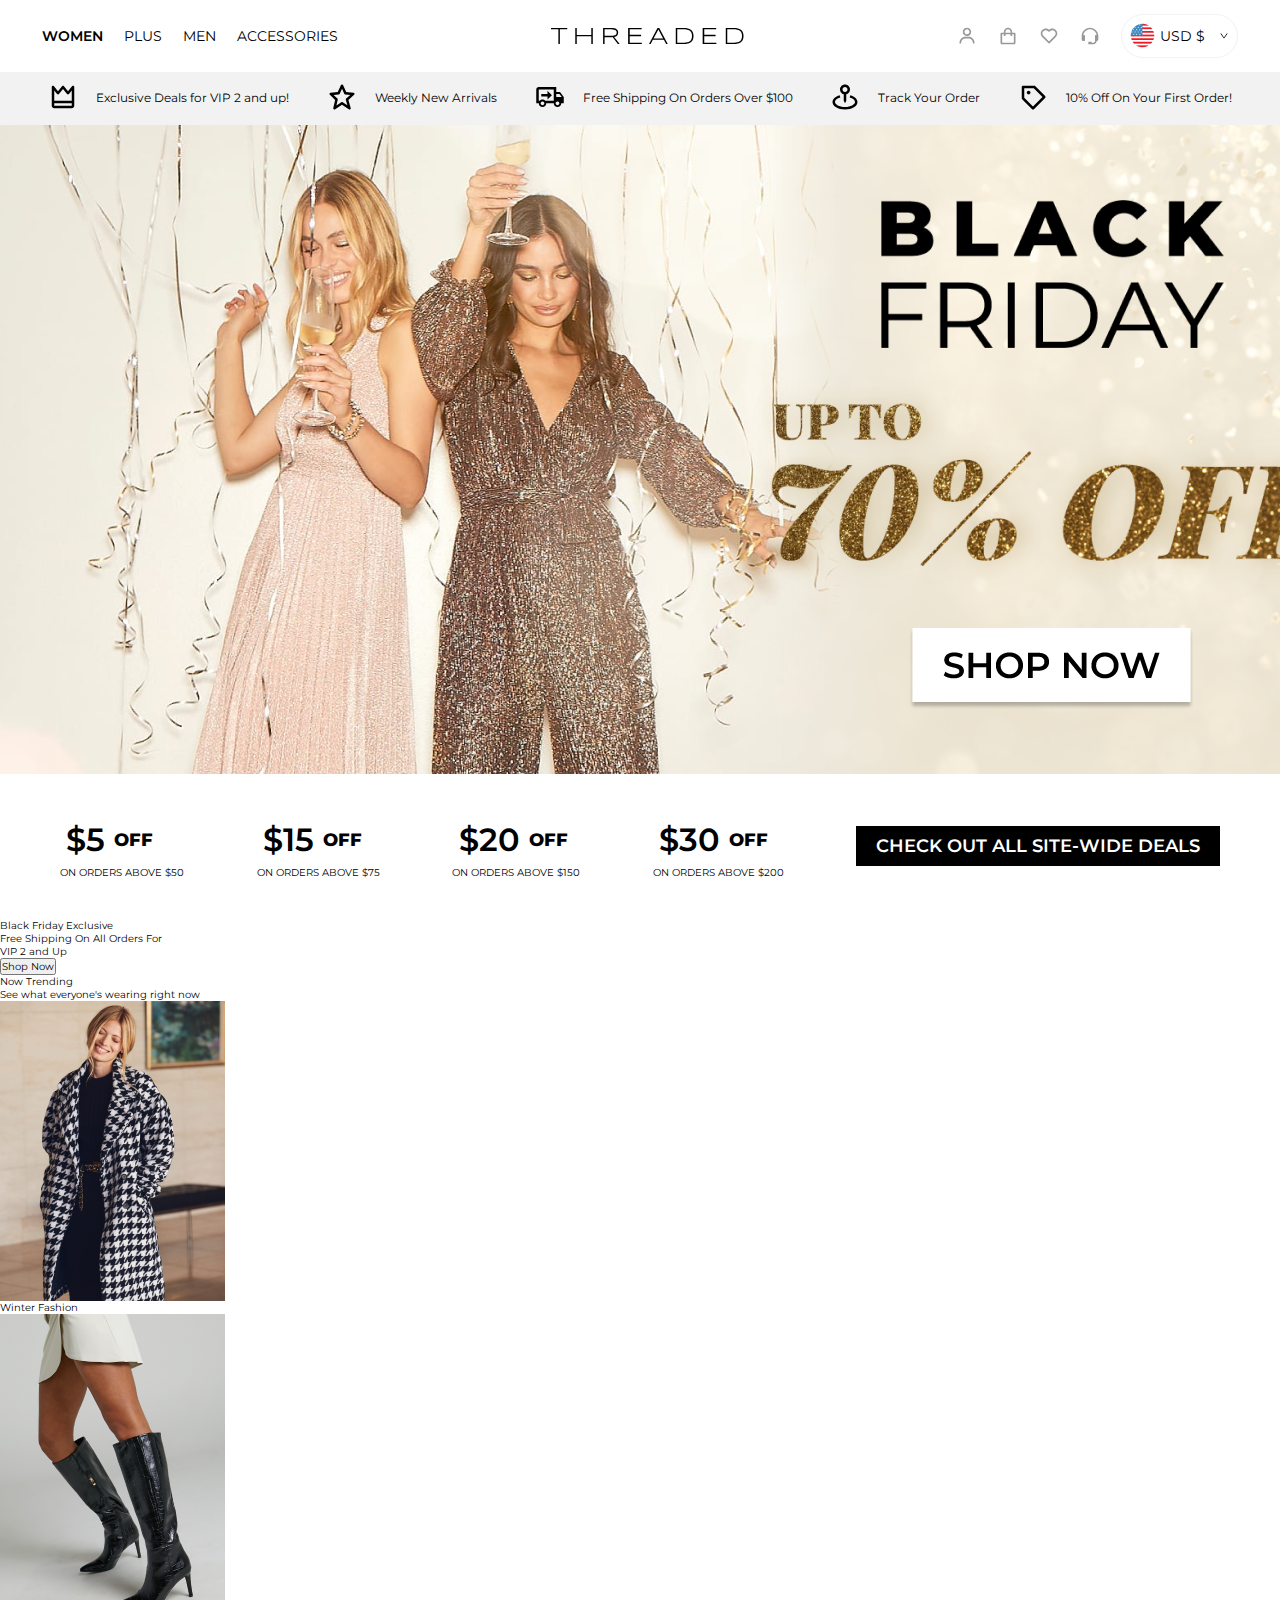
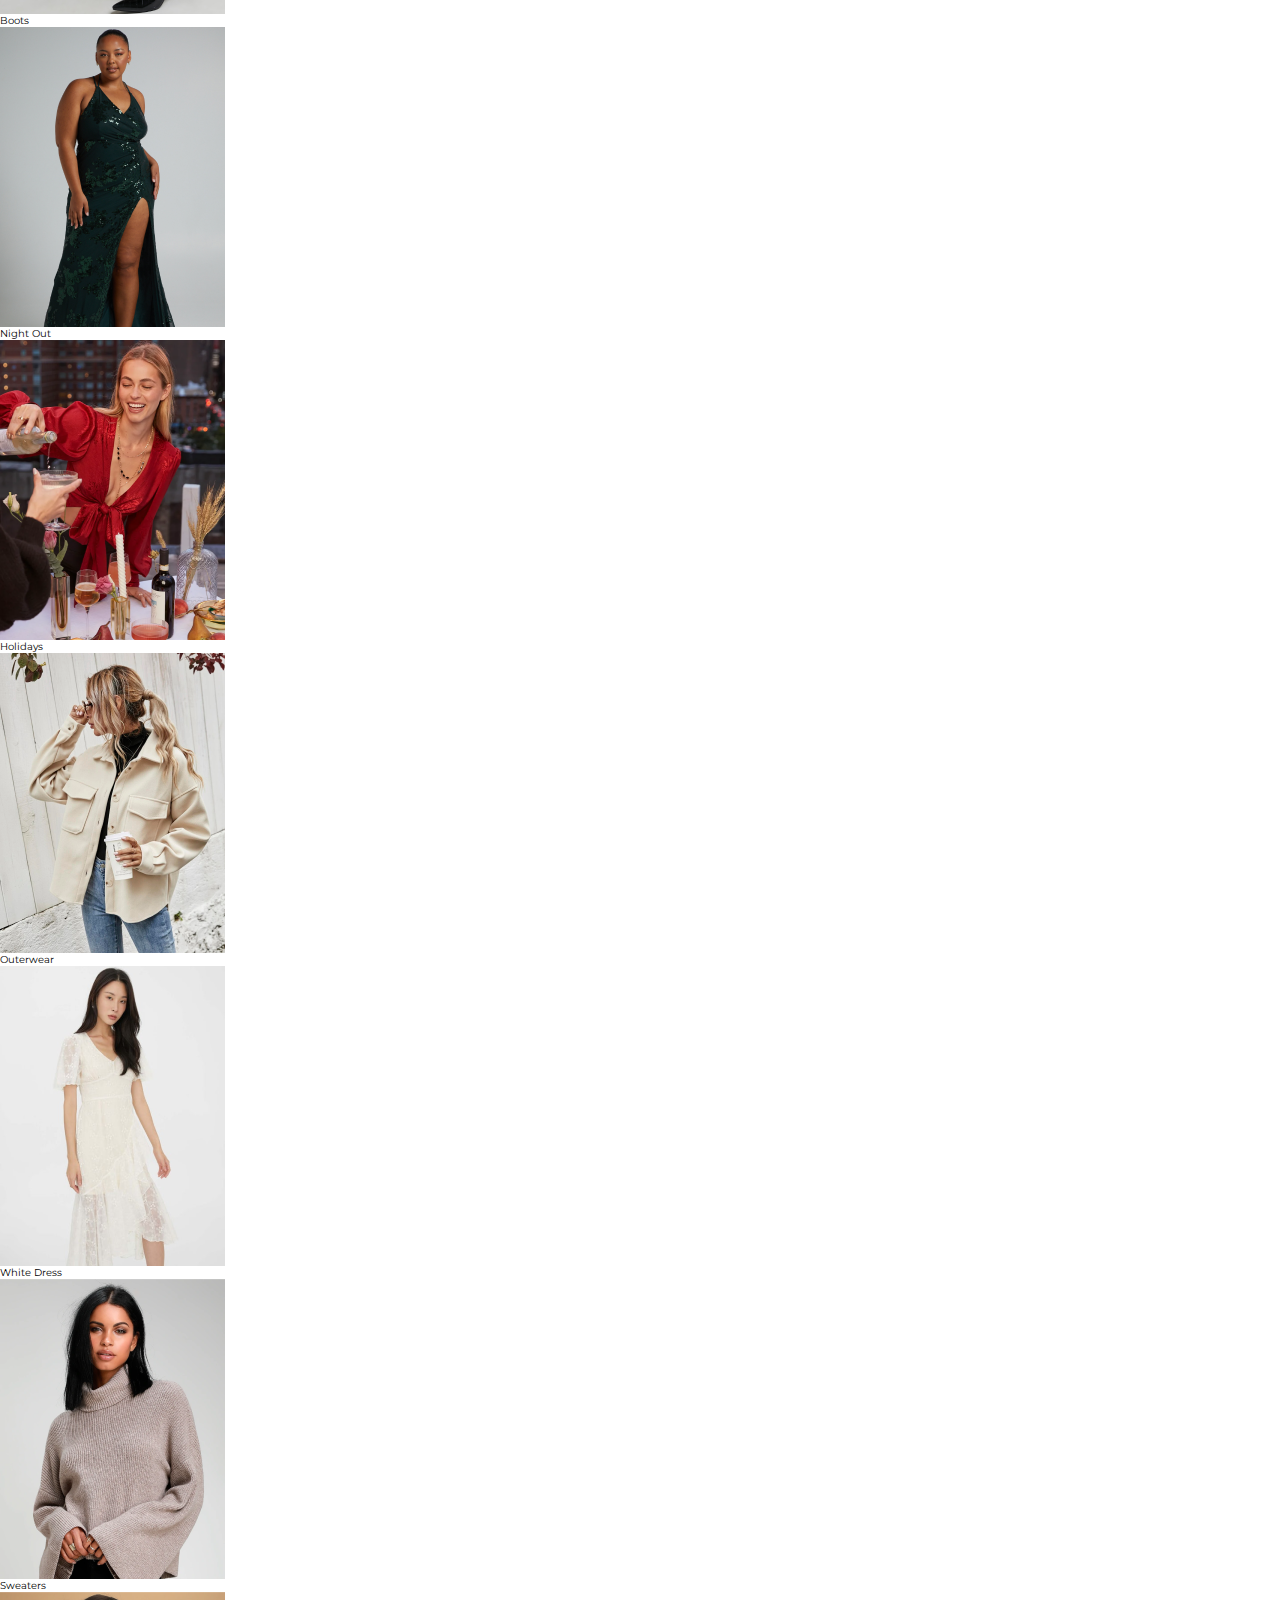
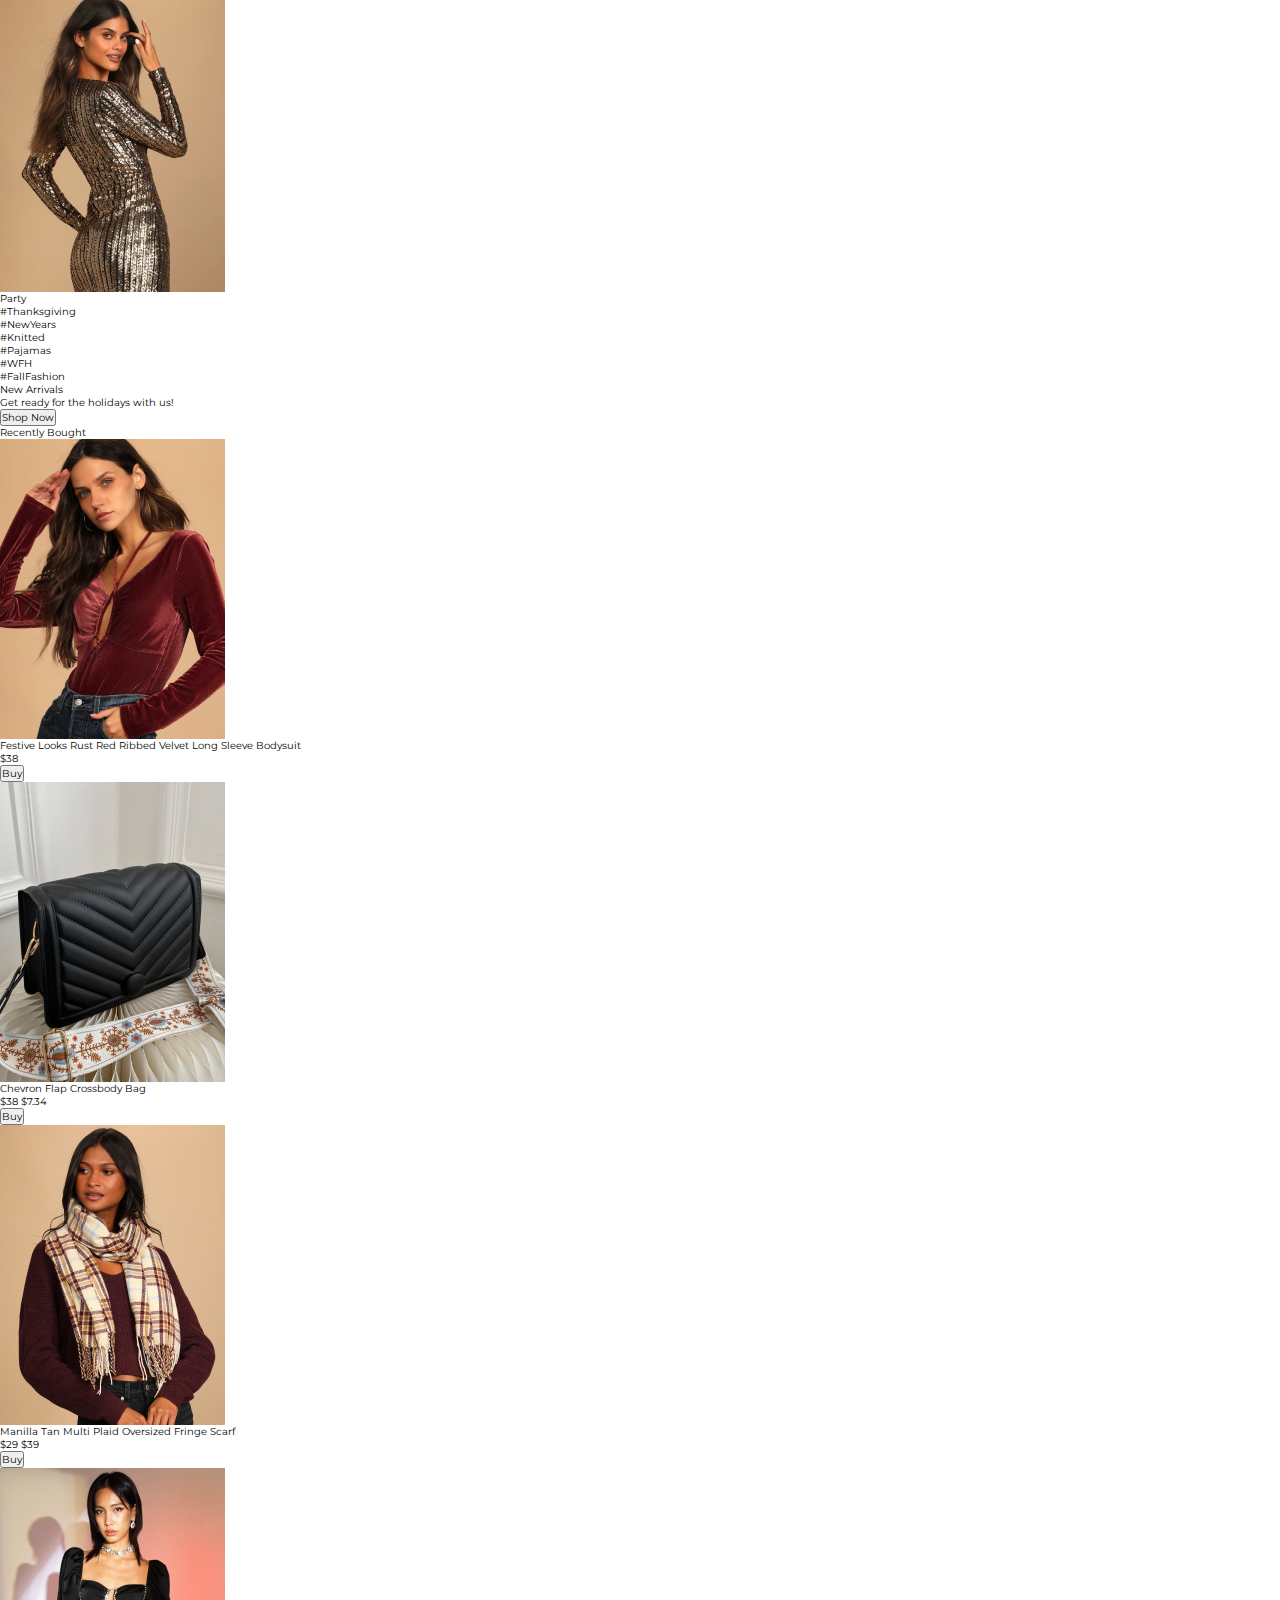
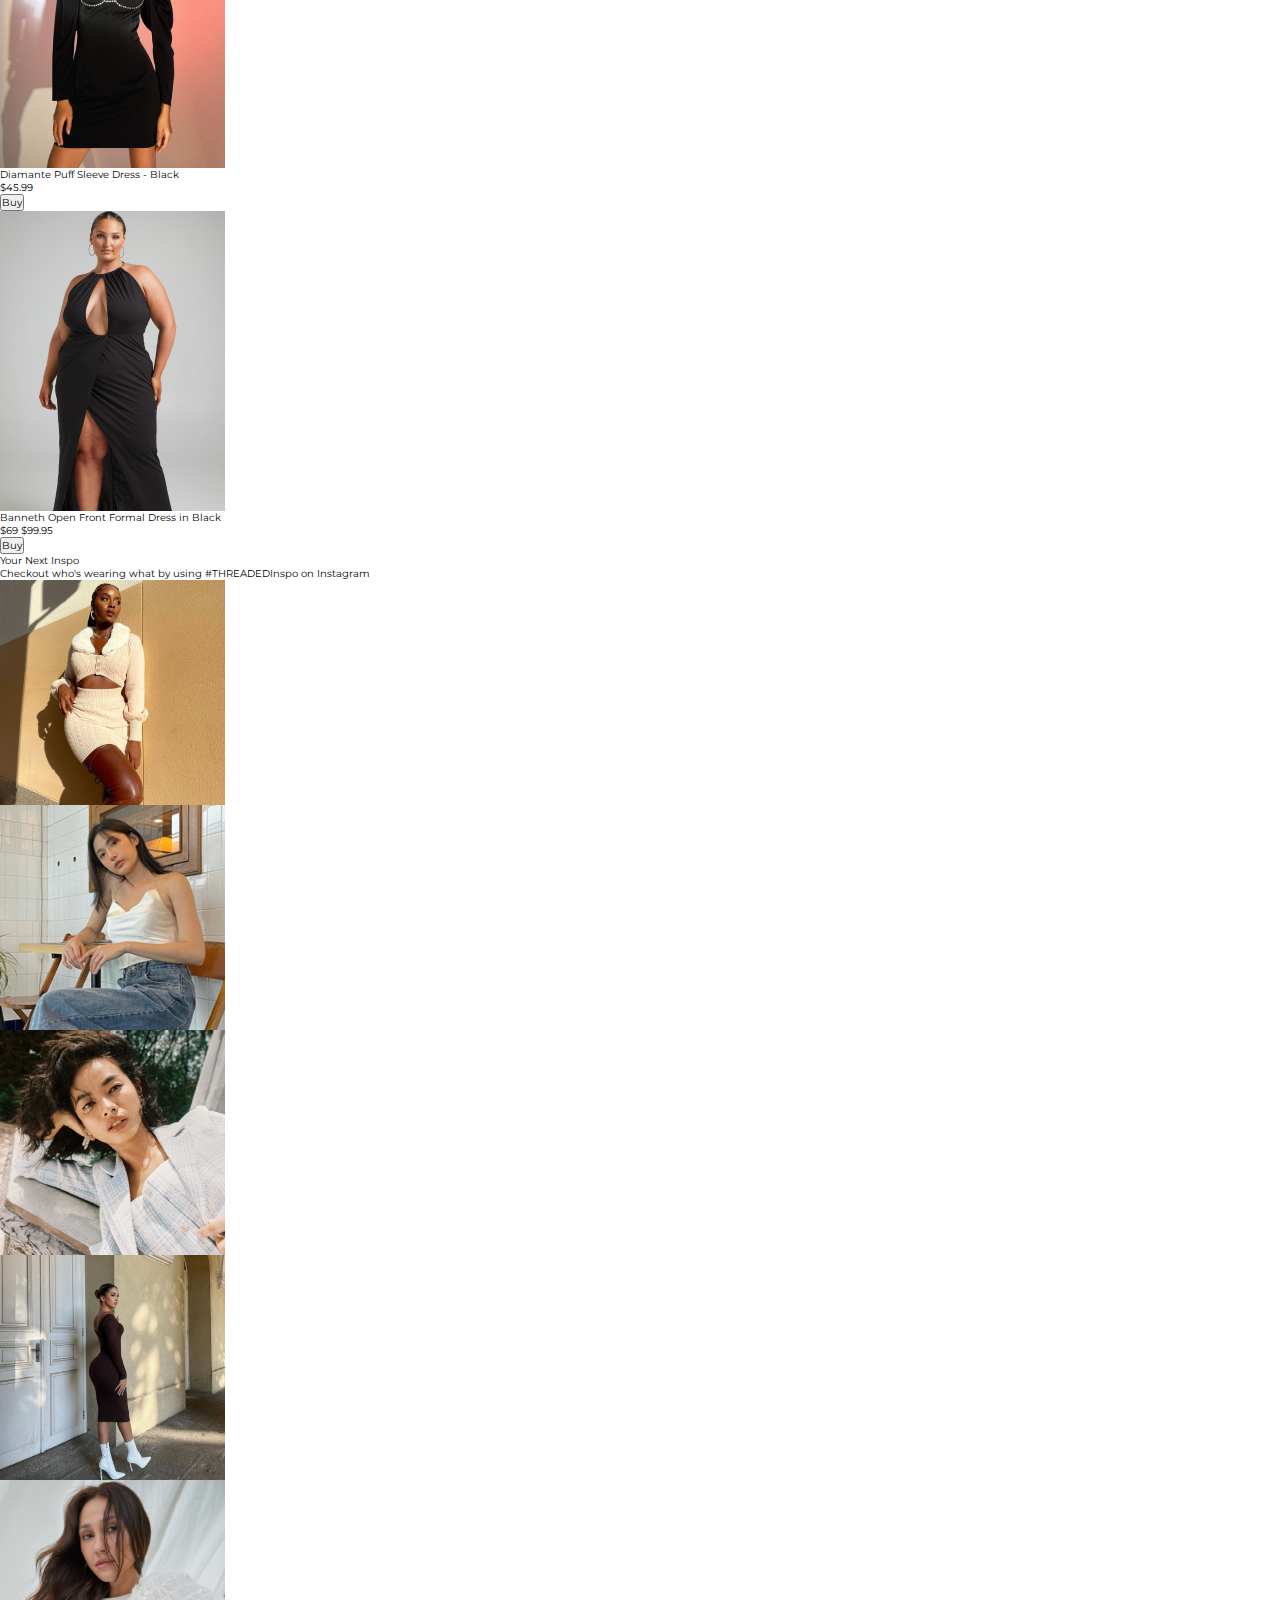
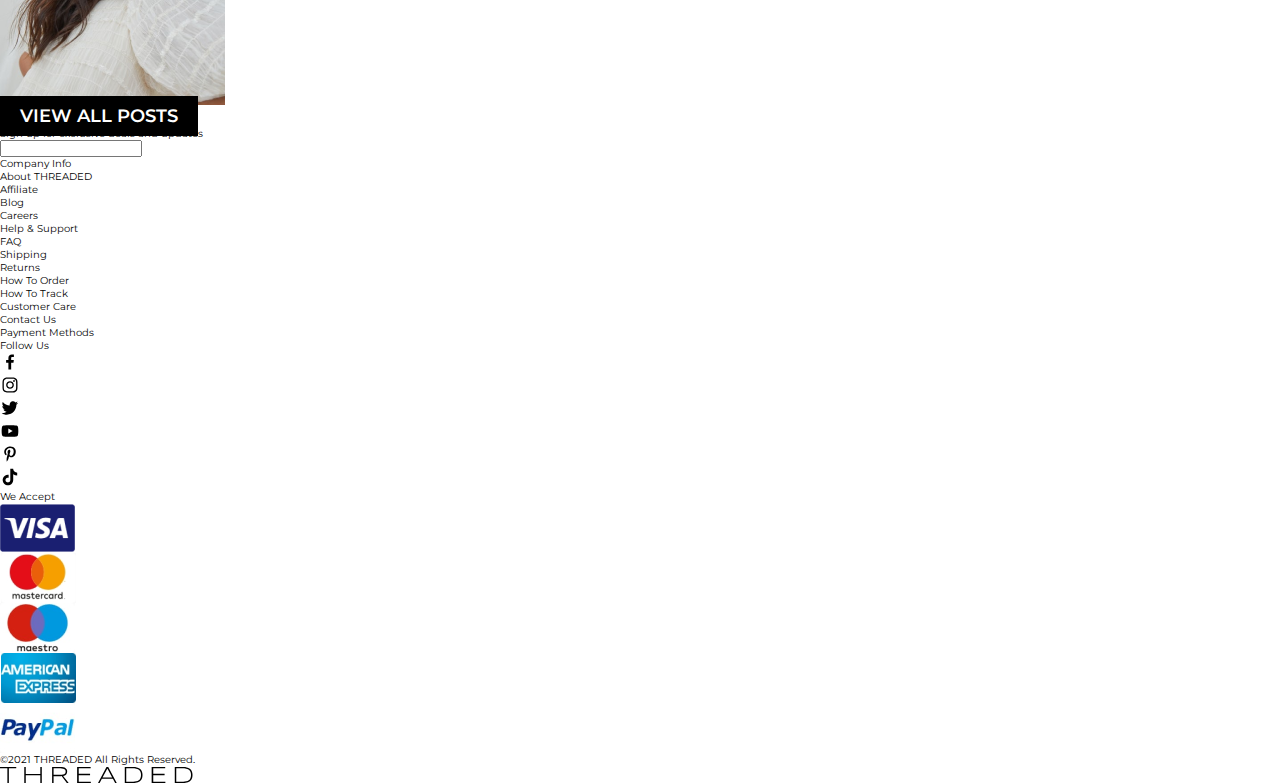
==== index.html @ ebf96061 "added deals section" ====
<!DOCTYPE html>
<html lang="en">
<head>
    <meta charset="UTF-8">
    <meta name="viewport" content="width=device-width, initial-scale=1.0">

    <link rel="preconnect" href="https://fonts.googleapis.com">
    <link rel="preconnect" href="https://fonts.gstatic.com" crossorigin>
    <link href="https://fonts.googleapis.com/css2?family=Montserrat:wght@400;600;700;800&display=swap" rel="stylesheet">
    <link rel="stylesheet" href="./css/main.css">

    <title>Threaded</title>
</head>
<body>
    <header>
        <nav class="left-nav">
            <ul>
                <li><a href="#" class="active">Women</a></li>
                <li><a href="#">Plus</a></li>
                <li><a href="#">Men</a></li>
                <li><a href="#">Accessories</a></li>
            </ul>
        </nav>
        <img src="./img/Logo.svg" alt="Threaded Logo">
        <nav class="right-nav">
            <ul>
                <li><a href="#"><img src="./img/icons/bx_bx-user.svg" alt="User"></a></li>
                <li><a href="#"><img src="./img/icons/bx_bx-shopping-bag.svg" alt="Shopping Bag"></a></li>
                <li><a href="#"><img src="./img/icons/bx_bx-heart.svg" alt="Heart"></a></li>
                <li><a href="#"><img src="./img/icons/bx_bx-support.svg" alt="Support"></a></li>                    
            </ul>
            <div class="btn-currency">
                <img src="./img/icons/currency-US.png" alt="US Flag">
                <p>USD $</p>
                <svg width="10" height="10" viewBox="0 0 10 10" fill="none" xmlns="http://www.w3.org/2000/svg">
                    <path d="M8.63283 2.5H7.90041C7.8506 2.5 7.80373 2.52441 7.77443 2.56445L5.00001 6.38867L2.22559 2.56445C2.19629 2.52441 2.14942 2.5 2.09961 2.5H1.36719C1.30371 2.5 1.2666 2.57227 1.30371 2.62402L4.74708 7.37109C4.87208 7.54297 5.12794 7.54297 5.25196 7.37109L8.69533 2.62402C8.73342 2.57227 8.69631 2.5 8.63283 2.5Z" fill="black"/>
                </svg>
            </div>
        </nav>
    </header>

    <section class="benefits">
        <ul>
            <li>
                <img src="./img/icons/bx_bx-crown.svg" alt="Crown">
                <span>Exclusive Deals for VIP 2 and up!</span>
            </li>
            <li>
                <img src="./img/icons/bx_bx-star.svg" alt="Crown">
                <span>Weekly New Arrivals</span>
            </li>
            <li>
                <img src="./img/icons/bx_bx-truck.svg" alt="Crown">
                <span>Free Shipping On Orders Over $100</span>
            </li>
            <li>
                <img src="./img/icons/bx_bx-map-pin.svg" alt="Crown">
                <span>Track Your Order</span>
            </li>
            <li>
                <img src="./img/icons/bx_bx-purchase-tag.svg" alt="Crown">
                <span>10% Off On Your First Order!</span>
            </li>
        </ul>
    </section>

    <main class="container">
        <a href="#">
            <img src="./img/hero1.png" alt="black friday banner">    
        </a>
    </main>

    <section class="container" id="deals">
        <div>
            <h2>$5 <span>off</span></h2>
            <p>on orders above $50</p>
        </div>
        <div>
            <h2>$15 <span>off</span></h2>
            <p>on orders above $75</p>
        </div>
        <div>
            <h2>$20 <span>off</span></h2>
            <p>on orders above $150</p>
        </div>
        <div>
            <h2>$30 <span>off</span></h2>
            <p>on orders above $200</p>
        </div>
        <a href="#" class="btn btn-black">Check out all site-wide deals</a>
    </section>

    <section class="black-banner vip">
        <h2>Black Friday Exclusive</h2>
        <p>Free Shipping On All Orders For <br/> VIP 2 and Up</p>
        <button>Shop Now</button>
    </section>

    <section class="trending">
        <h2>Now Trending</h2>
        <p>See what everyone's wearing right now</p>

        <div class="categories">
            <div class="">
                <img src="./img/trending-winter.png" alt="Winter">
                <h2>Winter Fashion</h2>
            </div>
            <div class="">
                <img src="./img/trending-boots.png" alt="Boots">
                <h2>Boots</h2>
            </div>
            <div class="">
                <img src="./img/trending-night.png" alt="Night Dress">
                <h2>Night Out</h2>
            </div>
            <div class="">
                <img src="./img/trending-holidays.png" alt="Holiday">
                <h2>Holidays</h2>
            </div>
            <div class="">
                <img src="./img/trending-outwear.png" alt="Outerwear">
                <h2>Outerwear</h2>
            </div>
            <div class="">
                <img src="./img/trending-dress.png" alt="White Dress">
                <h2>White Dress</h2>
            </div>
            <div class="">
                <img src="./img/trending-sweaters.png" alt="Sweaters">
                <h2>Sweaters</h2>
            </div>
            <div class="">
                <img src="./img/trending-party.png" alt="Party">
                <h2>Party</h2>
            </div>
        </div>

        <div class="hashtags">
            <ul>
                <li><a href="#">#Thanksgiving</a></li>
                <li><a href="#">#NewYears</a></li>
                <li><a href="#">#Knitted</a></li>
                <li><a href="#">#Pajamas</a></li>
                <li><a href="#">#WFH</a></li>
                <li><a href="#">#FallFashion</a></li>
            </ul>
        </div>
    </section>

    <section class="new-arrivals">
        <div class="">
            <h1>New Arrivals</h1>
            <h2>Get ready for the holidays with us!</h2>
            <button>Shop Now</button>
        </div>
    </section>

    <section class="recently-bought">
        <h2>Recently Bought</h2>

        <div class="items">
            <div class="card">
                <img src="./img/recent1.png" alt="">
                <p>Festive Looks Rust Red Ribbed Velvet Long Sleeve Bodysuit</p>
                <p class="price">$38</p>
                <button>Buy</button>
            </div>
            <div class="card">
                <img src="./img/recent2.png" alt="">
                <p>Chevron Flap Crossbody Bag</p>
                <p class="price sale">$38 <span>$7.34</span></p>
                <button>Buy</button>
            </div>
            <div class="card">
                <img src="./img/recent3.png" alt="">
                <p>Manilla Tan Multi Plaid Oversized Fringe Scarf</p>
                <p class="price sale">$29 <span>$39</span></p>
                <button>Buy</button>
            </div>
            <div class="card">
                <img src="./img/recent4.png" alt="">
                <p>Diamante Puff Sleeve Dress - Black</p>
                <p class="price">$45.99</p>
                <button>Buy</button>
            </div>
            <div class="card">
                <img src="./img/recent5.png" alt="">
                <p>Banneth Open Front Formal Dress in Black</p>
                <p class="price sale">$69 <span>$99.95</span></p>
                <button>Buy</button>
            </div>
        </div>
        
    </section>

    <section class="instagram">
        <h2>Your Next Inspo</h2>
        <p>Checkout who's wearing what by using #THREADEDInspo on Instagram</p>

        <div class="cards">
            <div class="card">
                <img src="./img/insta1.png" alt="">
            </div>
            <div class="card">
                <img src="./img/insta2.png" alt="">
            </div>
            <div class="card">
                <img src="./img/insta3.png" alt="">
            </div>
            <div class="card">
                <img src="./img/insta4.png" alt="">
            </div>
            <div class="card">
                <img src="./img/insta5.png" alt="">
            </div>
        </div>

        <a href="#" class="btn btn-black">View All Posts</a>
    </section>

    <section class="black-banner vip">
        <h2>Sign up for exclusive deals and updates</h2>
        <input type="email" name="newsletter" id="newsletter">
    </section>

    <footer>
        <div class="footer-links">
            <ul>
                <li><h3>Company Info</h3></li>
                <li><a href="#">About THREADED</a></li>
                <li><a href="#">Affiliate</a></li>
                <li><a href="#">Blog</a></li>
                <li><a href="#">Careers</a></li>
            </ul>
            <ul>
                <li><h3>Help & Support</h3></li>
                <li><a href="#">FAQ</a></li>
                <li><a href="#">Shipping</a></li>
                <li><a href="#">Returns</a></li>
                <li><a href="#">How To Order</a></li>
                <li><a href="#">How To Track</a></li>
            </ul>
            <ul>
                <li><h3>Customer Care</h3></li>
                <li><a href="#">Contact Us</a></li>
                <li><a href="#">Payment Methods</a></li>
            </ul>
            
            <div class="socials">
                <h3>Follow Us</h3>
                <ul>
                    <li>
                        <a href="#">
                            <svg width="20" height="20" viewBox="0 0 20 20" fill="none" xmlns="http://www.w3.org/2000/svg">
                                <path d="M11.1642 17.4974V10.6674H13.4683L13.8108 7.99323H11.1642V6.2899C11.1642 5.51823 11.3792 4.9899 12.4867 4.9899H13.89V2.60573C13.2072 2.53256 12.5209 2.49722 11.8342 2.4999C9.79751 2.4999 8.39917 3.74323 8.39917 6.02573V7.98823H6.11V10.6624H8.40417V17.4974H11.1642Z" fill="black"/>
                            </svg>
                        </a>
                    </li>
                    <li>
                        <a href="#">
                            <svg width="20" height="20" viewBox="0 0 20 20" fill="none" xmlns="http://www.w3.org/2000/svg">
                                <path d="M9.99917 6.14746C8.9772 6.14746 7.99709 6.55344 7.27445 7.27608C6.55181 7.99872 6.14583 8.97883 6.14583 10.0008C6.14583 11.0228 6.55181 12.0029 7.27445 12.7255C7.99709 13.4482 8.9772 13.8541 9.99917 13.8541C11.0211 13.8541 12.0012 13.4482 12.7239 12.7255C13.4465 12.0029 13.8525 11.0228 13.8525 10.0008C13.8525 8.97883 13.4465 7.99872 12.7239 7.27608C12.0012 6.55344 11.0211 6.14746 9.99917 6.14746ZM9.99917 12.5033C9.33524 12.5033 8.69851 12.2396 8.22904 11.7701C7.75958 11.3006 7.49583 10.6639 7.49583 9.99996C7.49583 9.33604 7.75958 8.6993 8.22904 8.22984C8.69851 7.76037 9.33524 7.49663 9.99917 7.49663C10.6631 7.49663 11.2998 7.76037 11.7693 8.22984C12.2388 8.6993 12.5025 9.33604 12.5025 9.99996C12.5025 10.6639 12.2388 11.3006 11.7693 11.7701C11.2998 12.2396 10.6631 12.5033 9.99917 12.5033Z" fill="black"/>
                                <path d="M14.005 6.90409C14.5011 6.90409 14.9033 6.50189 14.9033 6.00575C14.9033 5.50962 14.5011 5.10742 14.005 5.10742C13.5089 5.10742 13.1067 5.50962 13.1067 6.00575C13.1067 6.50189 13.5089 6.90409 14.005 6.90409Z" fill="black"/>
                                <path d="M17.1108 5.09248C16.9179 4.5943 16.6231 4.14189 16.2453 3.7642C15.8674 3.38651 15.4149 3.09188 14.9167 2.89915C14.3336 2.68028 13.7176 2.56193 13.095 2.54915C12.2925 2.51415 12.0383 2.50415 10.0033 2.50415C7.96833 2.50415 7.7075 2.50415 6.91166 2.54915C6.28949 2.56128 5.67396 2.67965 5.09167 2.89915C4.59328 3.09165 4.14064 3.38621 3.76278 3.76392C3.38492 4.14164 3.09019 4.59417 2.8975 5.09248C2.67859 5.67549 2.56051 6.29151 2.54833 6.91415C2.5125 7.71582 2.50167 7.96998 2.50167 10.0058C2.50167 12.0408 2.50167 12.3 2.54833 13.0975C2.56083 13.7208 2.67833 14.3358 2.8975 14.92C3.09073 15.4181 3.38575 15.8705 3.7637 16.2481C4.14165 16.6258 4.59422 16.9205 5.0925 17.1133C5.67369 17.341 6.28947 17.4678 6.91333 17.4883C7.71583 17.5233 7.97 17.5342 10.005 17.5342C12.04 17.5342 12.3008 17.5342 13.0967 17.4883C13.7193 17.4757 14.3352 17.3576 14.9183 17.1392C15.4165 16.946 15.8689 16.6511 16.2466 16.2733C16.6244 15.8955 16.9193 15.4431 17.1125 14.945C17.3317 14.3617 17.4492 13.7467 17.4617 13.1233C17.4975 12.3217 17.5083 12.0675 17.5083 10.0317C17.5083 7.99582 17.5083 7.73748 17.4617 6.93998C17.452 6.30854 17.3333 5.68352 17.1108 5.09248ZM16.0958 13.0358C16.0905 13.5161 16.0028 13.9918 15.8367 14.4425C15.7115 14.7665 15.5199 15.0608 15.2742 15.3064C15.0285 15.5519 14.7341 15.7434 14.41 15.8683C13.9644 16.0337 13.4936 16.1214 13.0183 16.1275C12.2267 16.1642 12.0033 16.1733 9.97333 16.1733C7.94167 16.1733 7.73417 16.1733 6.9275 16.1275C6.45244 16.1217 5.98194 16.034 5.53667 15.8683C5.2114 15.7441 4.91583 15.5531 4.66907 15.3075C4.42231 15.0618 4.22986 14.7672 4.10417 14.4425C3.94037 13.9967 3.85276 13.5265 3.845 13.0517C3.80917 12.26 3.80083 12.0367 3.80083 10.0067C3.80083 7.97582 3.80083 7.76832 3.845 6.96082C3.85038 6.48084 3.93804 6.00533 4.10417 5.55498C4.35833 4.89748 4.87917 4.37998 5.53667 4.12832C5.98216 3.96343 6.45252 3.87579 6.9275 3.86915C7.72 3.83332 7.9425 3.82332 9.97333 3.82332C12.0042 3.82332 12.2125 3.82332 13.0183 3.86915C13.4937 3.87487 13.9645 3.96254 14.41 4.12832C14.7341 4.25354 15.0285 4.44515 15.2741 4.69084C15.5198 4.93653 15.7114 5.23088 15.8367 5.55498C16.0005 6.00078 16.0881 6.47095 16.0958 6.94582C16.1317 7.73832 16.1408 7.96082 16.1408 9.99165C16.1408 12.0217 16.1408 12.24 16.105 13.0367H16.0958V13.0358Z" fill="black"/>
                            </svg>
                        </a>
                    </li>
                    <li>
                        <a href="#">
                            <svg width="20" height="20" viewBox="0 0 20 20" fill="none" xmlns="http://www.w3.org/2000/svg">
                                <path d="M16.3608 6.66412C16.3717 6.80995 16.3717 6.95496 16.3717 7.09996C16.3717 11.5375 12.9942 16.6508 6.82167 16.6508C4.92 16.6508 3.15333 16.1 1.66667 15.1433C1.93667 15.1741 2.19667 15.185 2.4775 15.185C3.98833 15.1886 5.45637 14.6834 6.645 13.7508C5.94452 13.7381 5.26548 13.507 4.7027 13.0897C4.13992 12.6725 3.72149 12.0899 3.50583 11.4233C3.71333 11.4541 3.92167 11.475 4.14 11.475C4.44083 11.475 4.74333 11.4333 5.02417 11.3608C4.26397 11.2073 3.5804 10.7952 3.08968 10.1947C2.59897 9.59414 2.33141 8.84216 2.3325 8.06662V8.02495C2.78 8.27412 3.29917 8.42995 3.84917 8.45079C3.38841 8.14461 3.0106 7.72914 2.74945 7.24145C2.4883 6.75375 2.35193 6.209 2.3525 5.65579C2.3525 5.03245 2.51833 4.46079 2.80917 3.96245C3.65262 4.99997 4.70459 5.84876 5.89695 6.45384C7.08931 7.05892 8.39547 7.4068 9.73083 7.47496C9.67917 7.22495 9.6475 6.96579 9.6475 6.70579C9.64728 6.26492 9.73396 5.82834 9.90257 5.42099C10.0712 5.01364 10.3184 4.64352 10.6302 4.33178C10.9419 4.02004 11.312 3.7728 11.7194 3.60419C12.1267 3.43558 12.5633 3.3489 13.0042 3.34912C13.9708 3.34912 14.8433 3.75412 15.4567 4.40912C16.2081 4.2638 16.9288 3.98947 17.5867 3.59829C17.3362 4.37397 16.8115 5.03171 16.1108 5.44829C16.7773 5.37227 17.4287 5.197 18.0433 4.92829C17.5843 5.59754 17.0154 6.18441 16.3608 6.66412Z" fill="black"/>
                            </svg>
                        </a>
                    </li>
                    <li>
                        <a href="#">
                            <svg width="20" height="20" viewBox="0 0 20 20" fill="none" xmlns="http://www.w3.org/2000/svg">
                                <path d="M17.9942 6.00259C17.8992 5.65042 17.7137 5.32926 17.4561 5.07106C17.1985 4.81286 16.8778 4.62664 16.5258 4.53092C15.2208 4.17259 9.99999 4.16675 9.99999 4.16675C9.99999 4.16675 4.77999 4.16092 3.47416 4.50342C3.12243 4.60354 2.80234 4.7924 2.54463 5.05187C2.28692 5.31133 2.10023 5.63269 2.00249 5.98509C1.65833 7.29009 1.65499 9.99675 1.65499 9.99675C1.65499 9.99675 1.65166 12.7168 1.99333 14.0084C2.18499 14.7226 2.74749 15.2868 3.46249 15.4793C4.78083 15.8376 9.98749 15.8434 9.98749 15.8434C9.98749 15.8434 15.2083 15.8493 16.5133 15.5076C16.8654 15.412 17.1864 15.2262 17.4447 14.9686C17.703 14.7109 17.8895 14.3903 17.9858 14.0384C18.3308 12.7343 18.3333 10.0284 18.3333 10.0284C18.3333 10.0284 18.35 7.30759 17.9942 6.00259ZM8.32999 12.5043L8.33416 7.50425L12.6733 10.0084L8.32999 12.5043Z" fill="black"/>
                            </svg>
                        </a>
                    </li>
                    <li>
                        <a href="#">
                            <svg width="20" height="20" viewBox="0 0 20 20" fill="none" xmlns="http://www.w3.org/2000/svg">
                                <path d="M4.23083 7.88088C4.23083 7.23255 4.34416 6.62005 4.56749 6.04838C4.78087 5.49313 5.09789 4.98352 5.50166 4.54671C5.90461 4.11564 6.36572 3.74288 6.87166 3.43921C7.39076 3.12517 7.95274 2.88825 8.53999 2.73588C9.13434 2.57981 9.74634 2.50111 10.3608 2.50171C11.31 2.50171 12.1933 2.70255 13.0125 3.10255C13.821 3.49525 14.5091 4.09792 15.005 4.84755C15.5167 5.61005 15.7708 6.47255 15.7708 7.43421C15.7708 8.01088 15.7142 8.57505 15.5983 9.12671C15.4846 9.67807 15.3038 10.2134 15.06 10.7209C14.8276 11.2121 14.5238 11.6662 14.1583 12.0684C13.7911 12.4642 13.3463 12.7802 12.8517 12.9967C12.3147 13.2321 11.7338 13.3505 11.1475 13.3442C10.74 13.3442 10.3333 13.2484 9.93166 13.0559C9.52999 12.8642 9.24166 12.6009 9.06833 12.2634C9.00749 12.4975 8.92416 12.8359 8.81333 13.2784C8.70666 13.72 8.63499 14.005 8.60333 14.1342C8.56999 14.2625 8.50833 14.4767 8.41833 14.7734C8.35729 14.9928 8.27899 15.2071 8.18416 15.4142L7.89749 15.9759C7.77352 16.2169 7.63493 16.4501 7.48249 16.6742C7.33166 16.8925 7.14499 17.1534 6.92249 17.4534L6.79833 17.4975L6.71583 17.4075C6.62666 16.4634 6.58083 15.8984 6.58083 15.7117C6.58083 15.1592 6.64666 14.5392 6.77666 13.8509C6.90416 13.1634 7.10583 12.2992 7.37666 11.26C7.64749 10.2217 7.80249 9.61088 7.84416 9.43005C7.65333 9.04088 7.55666 8.53255 7.55666 7.90755C7.55666 7.40838 7.71249 6.94088 8.02499 6.50088C8.33833 6.06255 8.73416 5.84338 9.21416 5.84338C9.58166 5.84338 9.86666 5.96505 10.0708 6.20921C10.2758 6.45255 10.3758 6.75921 10.3758 7.13338C10.3758 7.53005 10.2442 8.10421 9.97916 8.85505C9.71416 9.60671 9.58249 10.1675 9.58249 10.54C9.58249 10.9175 9.71749 11.2334 9.98749 11.4809C10.2539 11.7285 10.6063 11.8627 10.97 11.855C11.3 11.855 11.6058 11.78 11.89 11.6292C12.1697 11.4828 12.4118 11.2738 12.5975 11.0184C13.0018 10.4636 13.2901 9.83299 13.445 9.16421C13.525 8.81255 13.5867 8.47838 13.625 8.16421C13.6658 7.84838 13.6833 7.55005 13.6833 7.26671C13.6833 6.22755 13.3533 5.41755 12.6975 4.83755C12.0383 4.25755 11.18 3.96921 10.1242 3.96921C8.92333 3.96921 7.91916 4.35755 7.11499 5.13671C6.30999 5.91338 5.90499 6.90088 5.90499 8.09838C5.90499 8.36255 5.94499 8.61755 6.02083 8.86421C6.09499 9.11005 6.17583 9.30588 6.26333 9.45088C6.34999 9.59338 6.43166 9.73255 6.50583 9.86088C6.58083 9.98921 6.61999 10.0809 6.61999 10.1359C6.61999 10.3042 6.57583 10.5234 6.48666 10.7942C6.39416 11.065 6.28499 11.2 6.15333 11.2C6.14083 11.2 6.08916 11.1909 5.99916 11.1717C5.68746 11.0787 5.40597 10.9047 5.18333 10.6675C4.94702 10.4218 4.76054 10.1325 4.63416 9.81588C4.50814 9.50034 4.40999 9.17437 4.34083 8.84171C4.2661 8.52694 4.22918 8.20439 4.23083 7.88088Z" fill="black"/>
                            </svg>
                        </a>
                    </li>
                    <li>
                        <a href="#">
                            <svg width="20" height="20" viewBox="0 0 20 20" fill="none" xmlns="http://www.w3.org/2000/svg">
                                <path d="M16.325 5.57508C15.4943 5.39241 14.7428 4.95128 14.1784 4.31499C13.614 3.67871 13.2656 2.87997 13.1833 2.03341V1.66675H10.3083V13.0584C10.3089 13.5639 10.1504 14.0567 9.85537 14.4671C9.56029 14.8775 9.14356 15.1847 8.66422 15.3451C8.18487 15.5055 7.66721 15.511 7.18456 15.3608C6.70191 15.2107 6.27874 14.9124 5.975 14.5084C5.70287 14.1508 5.53624 13.7241 5.49394 13.2767C5.45164 12.8293 5.53537 12.379 5.73565 11.9767C5.93593 11.5745 6.24477 11.2362 6.62726 11.0003C7.00974 10.7644 7.45061 10.6402 7.9 10.6417C8.14853 10.6403 8.39583 10.6769 8.63333 10.7501V7.83341C8.35695 7.79919 8.07842 7.78526 7.8 7.79175C6.77442 7.81915 5.7791 8.14503 4.9359 8.72947C4.09271 9.31392 3.43824 10.1316 3.05265 11.0823C2.66705 12.033 2.56706 13.0755 2.76493 14.0822C2.96279 15.0889 3.44992 16.016 4.16667 16.7501C4.90124 17.4969 5.84124 18.0085 6.86724 18.2199C7.89324 18.4313 8.95893 18.3329 9.92888 17.9372C10.8988 17.5416 11.7293 16.8665 12.3147 15.9978C12.9001 15.1291 13.2141 14.106 13.2167 13.0584V7.22508C14.3762 8.05337 15.7667 8.49645 17.1917 8.49175V5.65841C16.9117 5.65957 16.6325 5.63164 16.3583 5.57508H16.325Z" fill="black"/>
                            </svg>
                        </a>
                    </li>
                </ul>
            </div>

            <div class="payment">
                <h3>We Accept</h3>
                <ul>
                    <li><img src="./img/icons/payment-visa.png" alt=""></li>
                    <li><img src="./img/icons/payment-master-card.png" alt=""></li>
                    <li><img src="./img/icons/payment-maestro.png" alt=""></li>
                    <li><img src="./img/icons/payment-amex.png" alt=""></li>
                    <li><img src="./img/icons/payment-paypal.png" alt=""></li>
                </ul>
            </div>
        </div>
        <div class="copyright">
            <p>©2021 THREADED All Rights Reserved.</p>
            <img src="./img/Logo.svg" alt="Threaded Logo">
        </div>
    </footer>
</body>
</html>
---- css/main.css ----
*, *::before, *::after {
  box-sizing: border-box;
}

* {
  margin: 0;
  padding: 0;
  font: inherit;
}

html {
  font-size: 62.5%;
}

body {
  min-height: 100vh;
}

img {
  display: block;
}

a {
  text-decoration: none;
  color: black;
}

ul {
  list-style: none;
}

body {
  font-family: "Montserrat", sans-serif;
}

li a:hover {
  font-weight: 600;
}

.btn {
  background-color: #FFFFFF;
  text-transform: uppercase;
  font-size: 1.8rem;
  font-weight: 600;
  padding: 0.5em 1.1em;
}

.btn-black {
  background-color: #000000;
  color: #FFFFFF;
}

.btn-currency {
  display: flex;
  align-items: center;
  padding: 0.6em;
  border: 1px solid #F2F2F2;
  border-radius: 3.5em;
  cursor: pointer;
}
.btn-currency p {
  margin-left: 0.3em;
  margin-right: 1em;
}

header {
  display: flex;
  align-items: center;
  justify-content: space-between;
  width: 100%;
  position: fixed;
  background-color: #FFFFFF;
  padding: 1em 3em;
  text-transform: uppercase;
  font-size: 1.4rem;
}

.left-nav ul, .right-nav ul, .right-nav {
  display: flex;
  align-items: center;
  gap: 1.5em;
}
.left-nav ul .active, .right-nav ul .active, .right-nav .active {
  font-weight: 600;
}

.container {
  max-width: 1440px;
  margin: auto;
}

/* Page Specific */
.benefits ul, .benefits ul li {
  display: flex;
  align-items: center;
}

.benefits {
  background-color: #F2F2F2;
  padding-top: 7em;
}
.benefits ul {
  padding: 1em 4em;
  justify-content: space-between;
  font-size: 1.2rem;
}
.benefits ul li {
  gap: 1.5em;
}

#deals {
  display: flex;
  align-items: center;
  justify-content: space-between;
  text-align: center;
  text-transform: uppercase;
  padding: 4em 6em;
}
#deals h2 {
  font-size: 3.2rem;
  font-weight: 600;
  padding: 0.2em;
  display: flex;
  align-items: center;
}
#deals span {
  font-size: 1.8rem;
  font-weight: 800;
  margin-left: 0.5em;
}/*# sourceMappingURL=main.css.map */
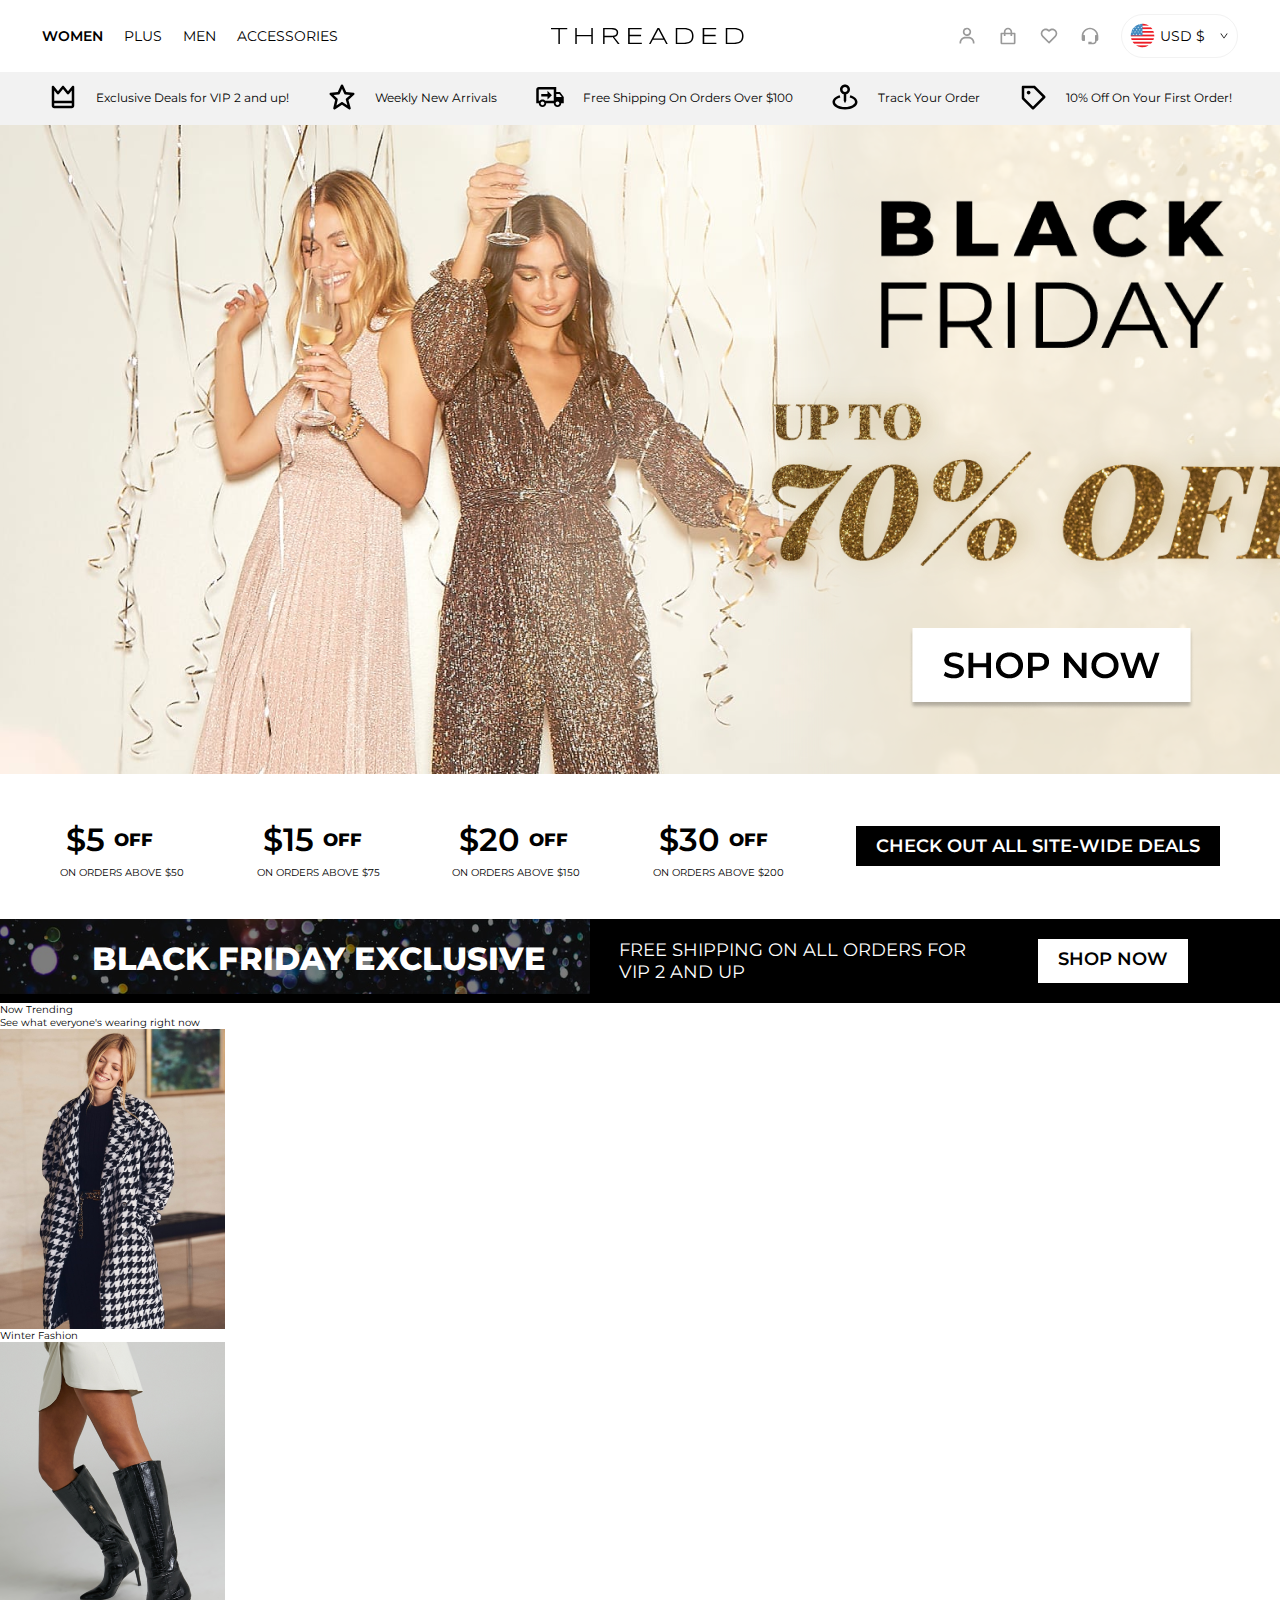
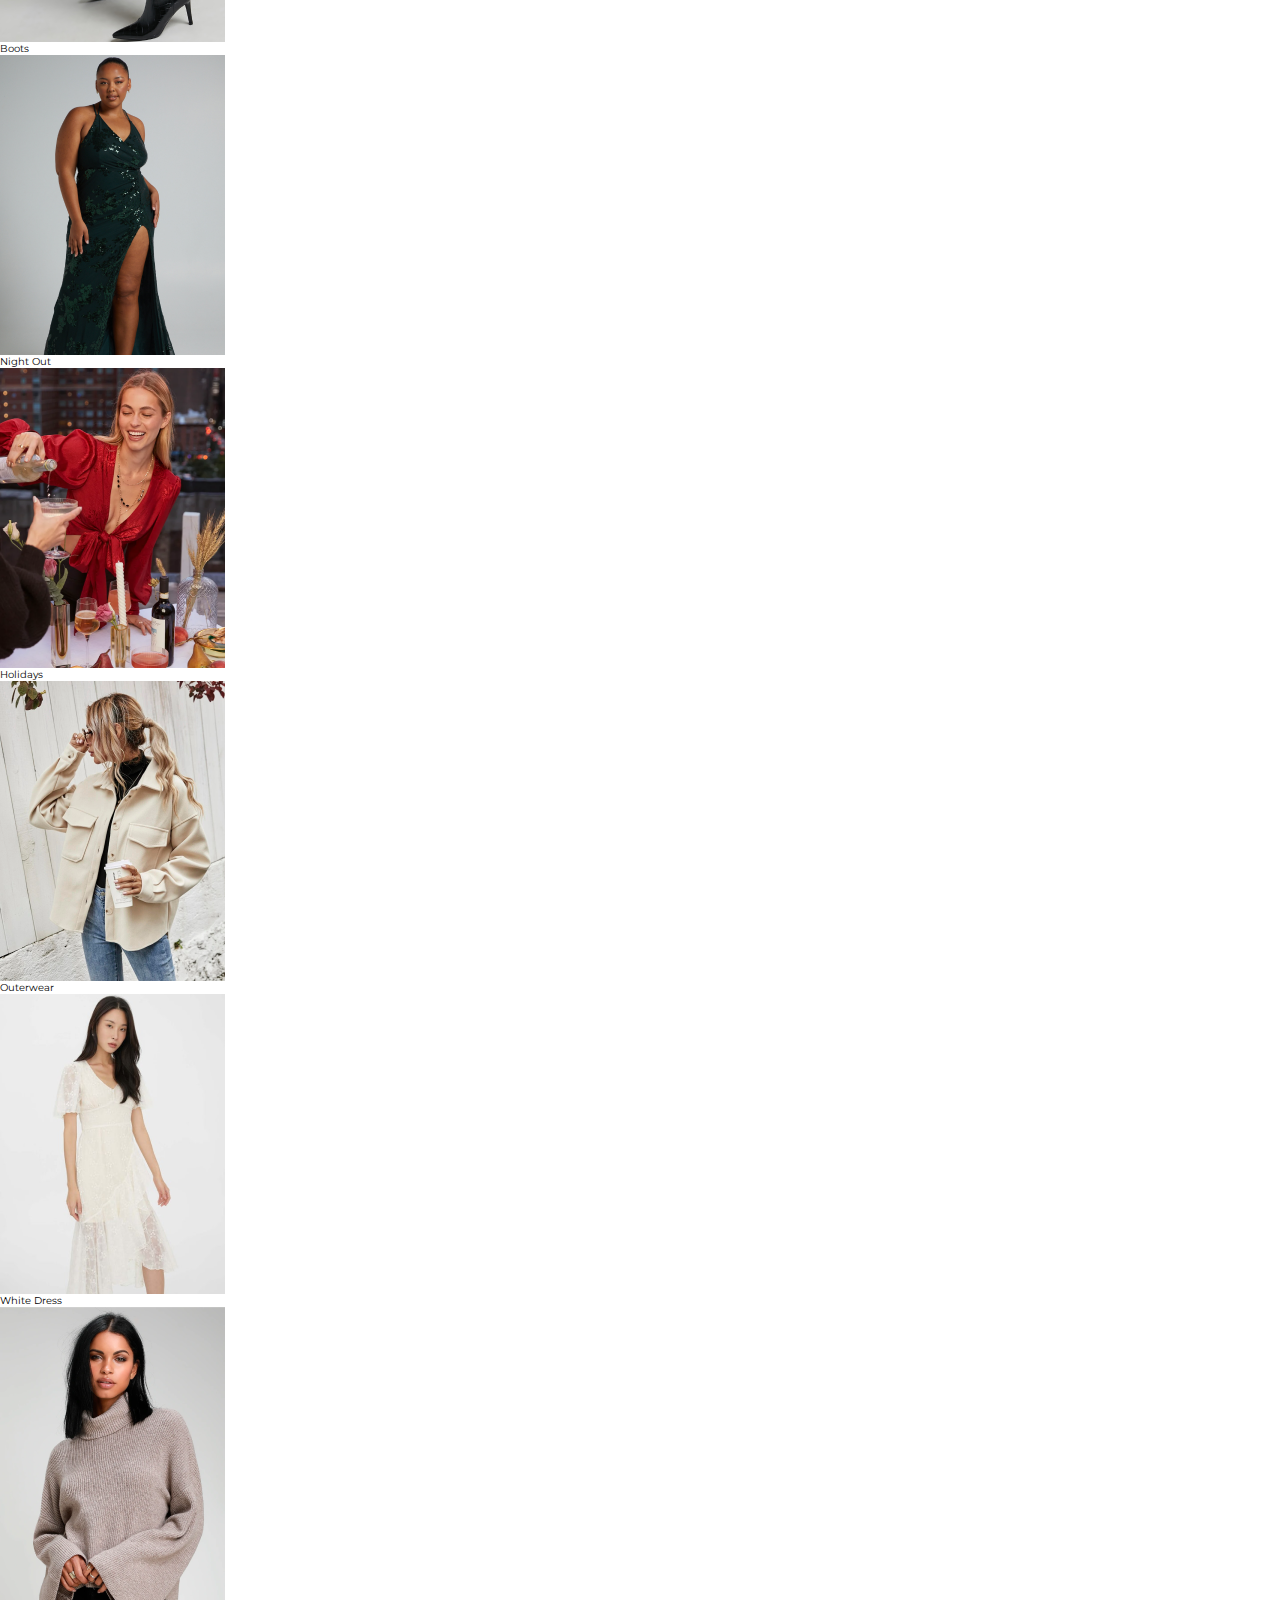
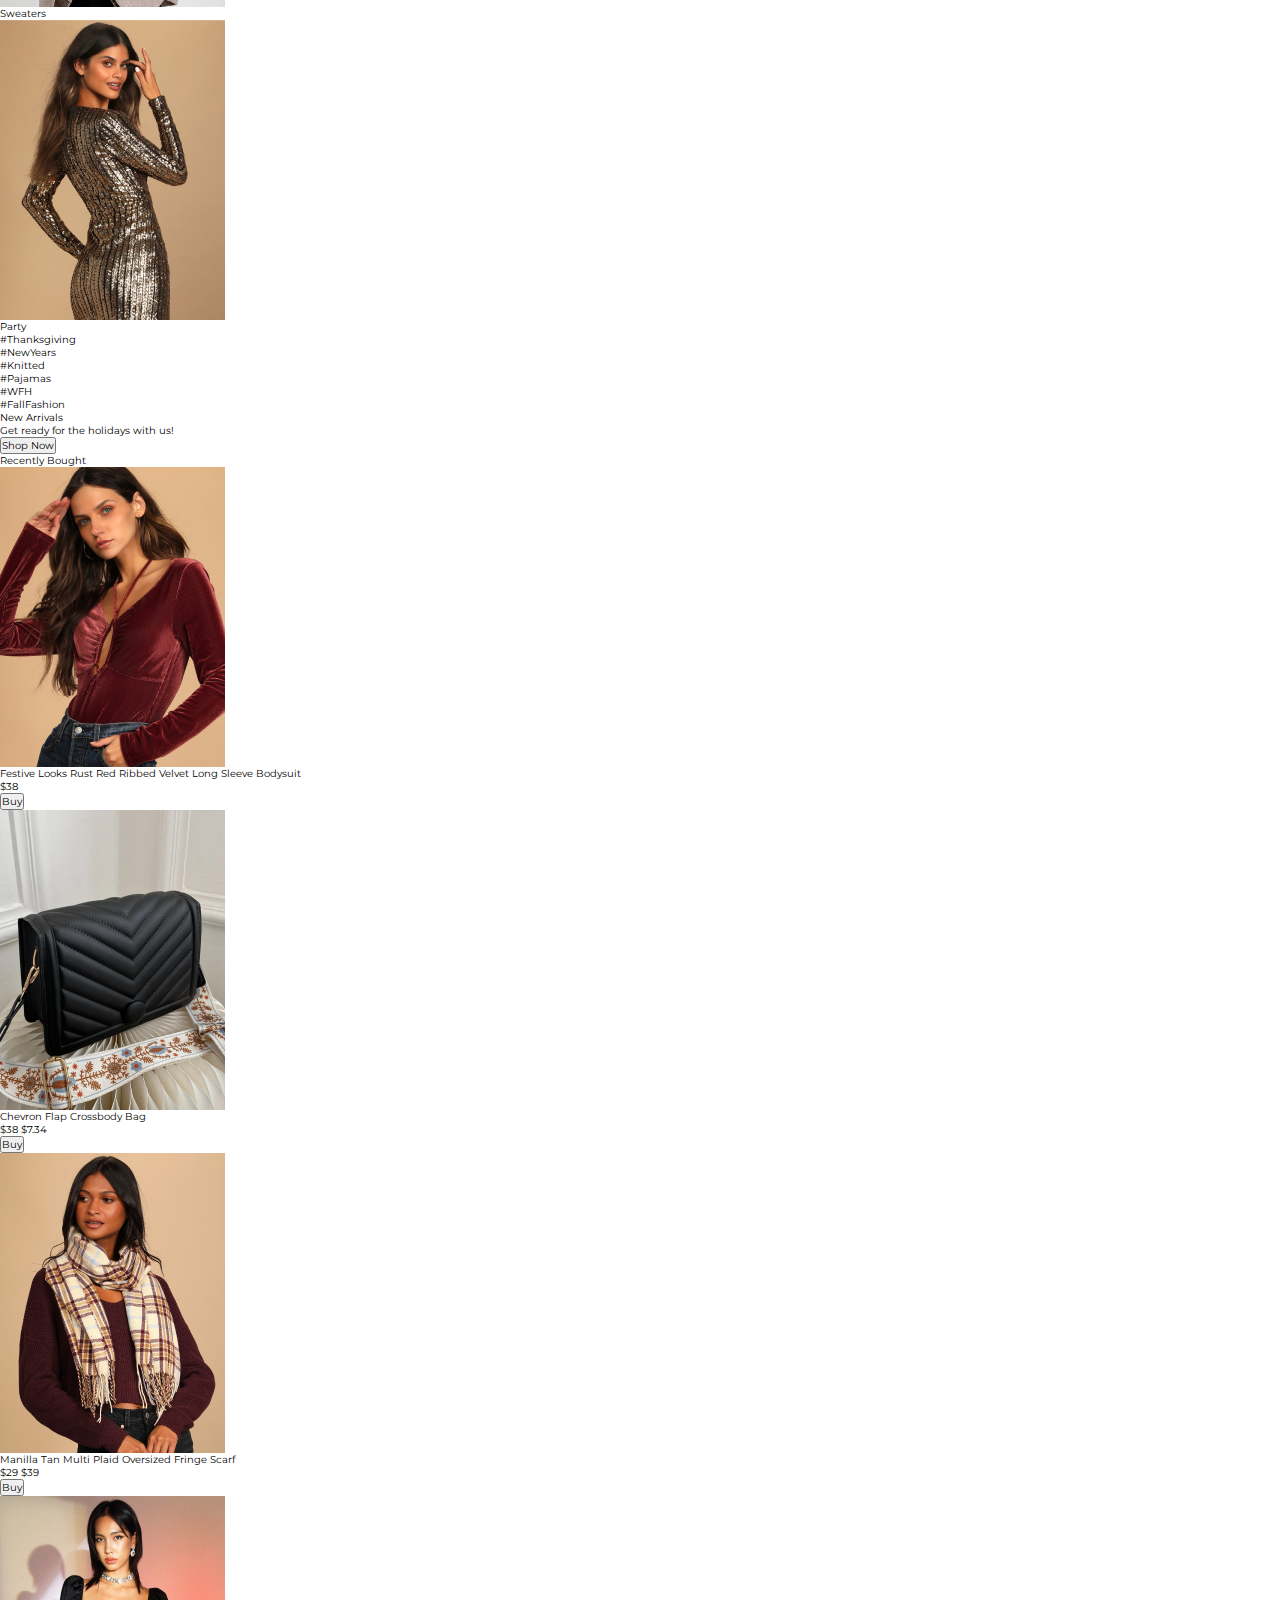
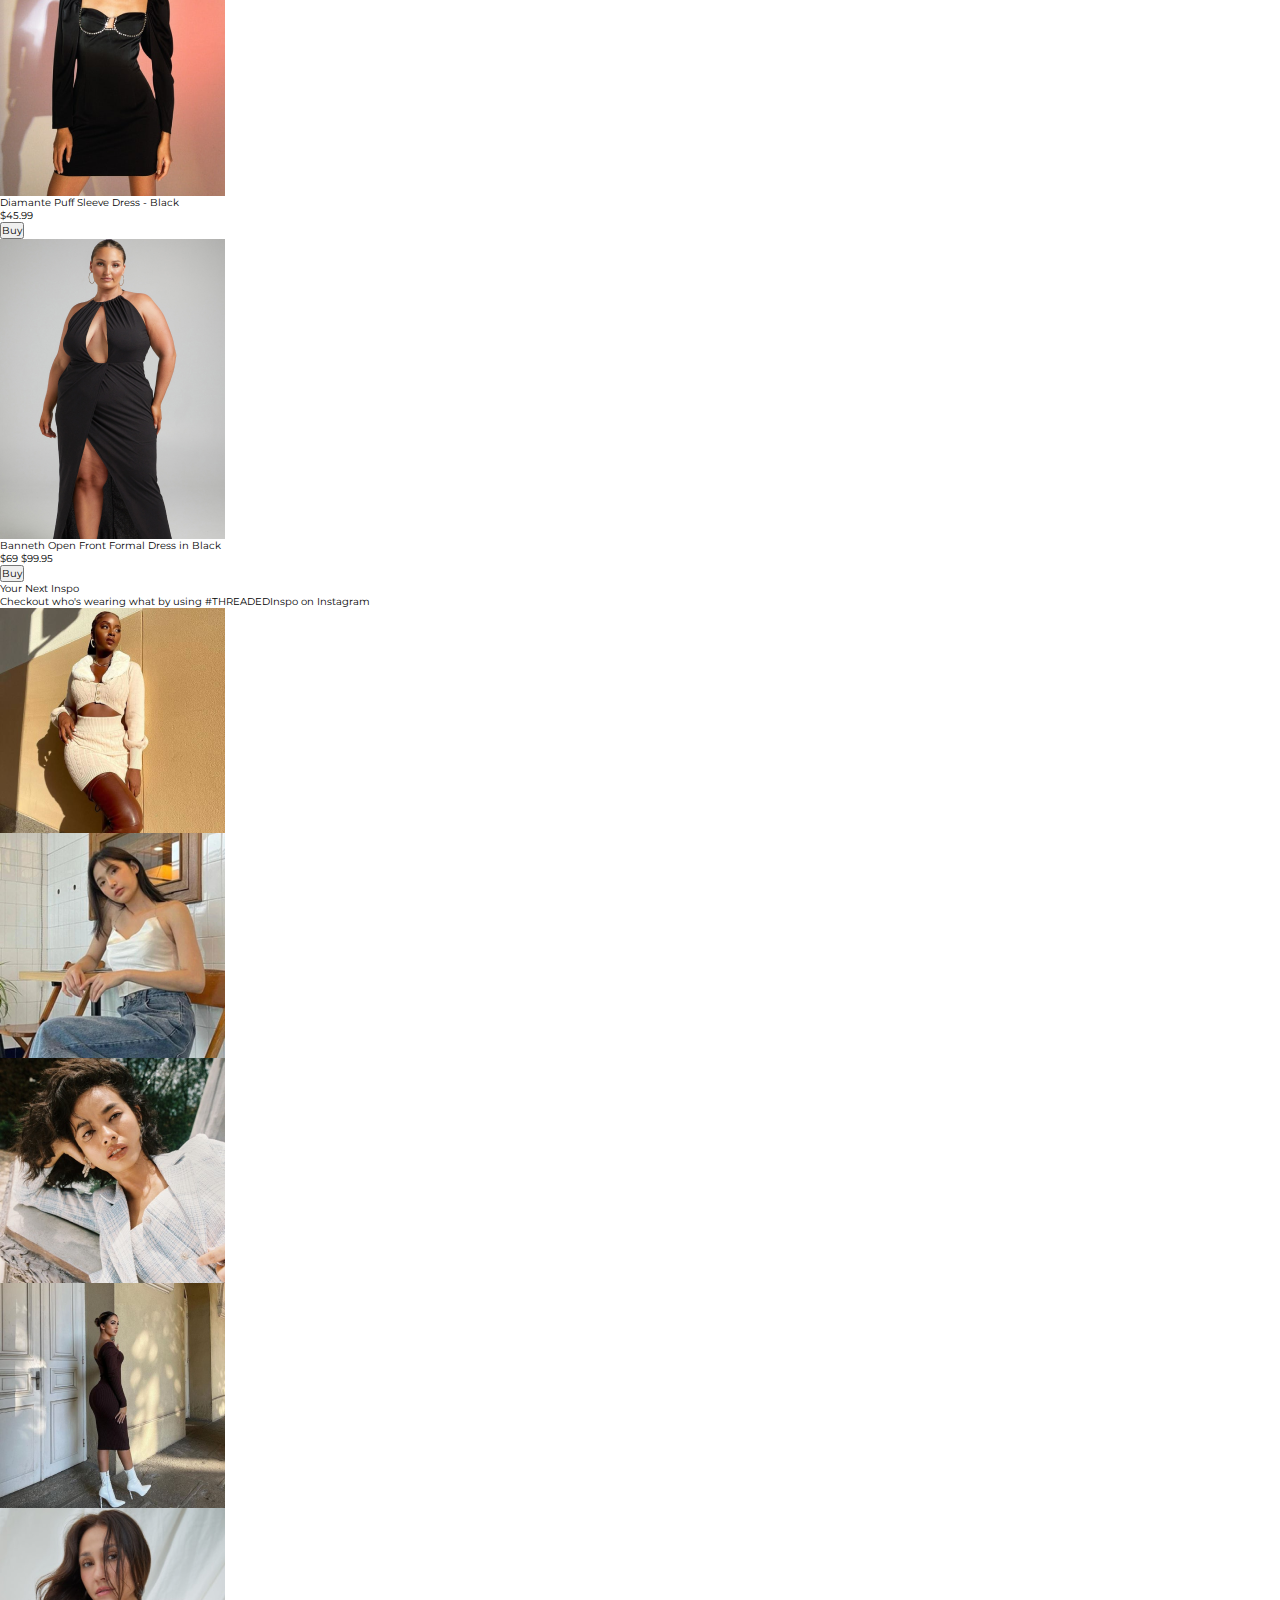
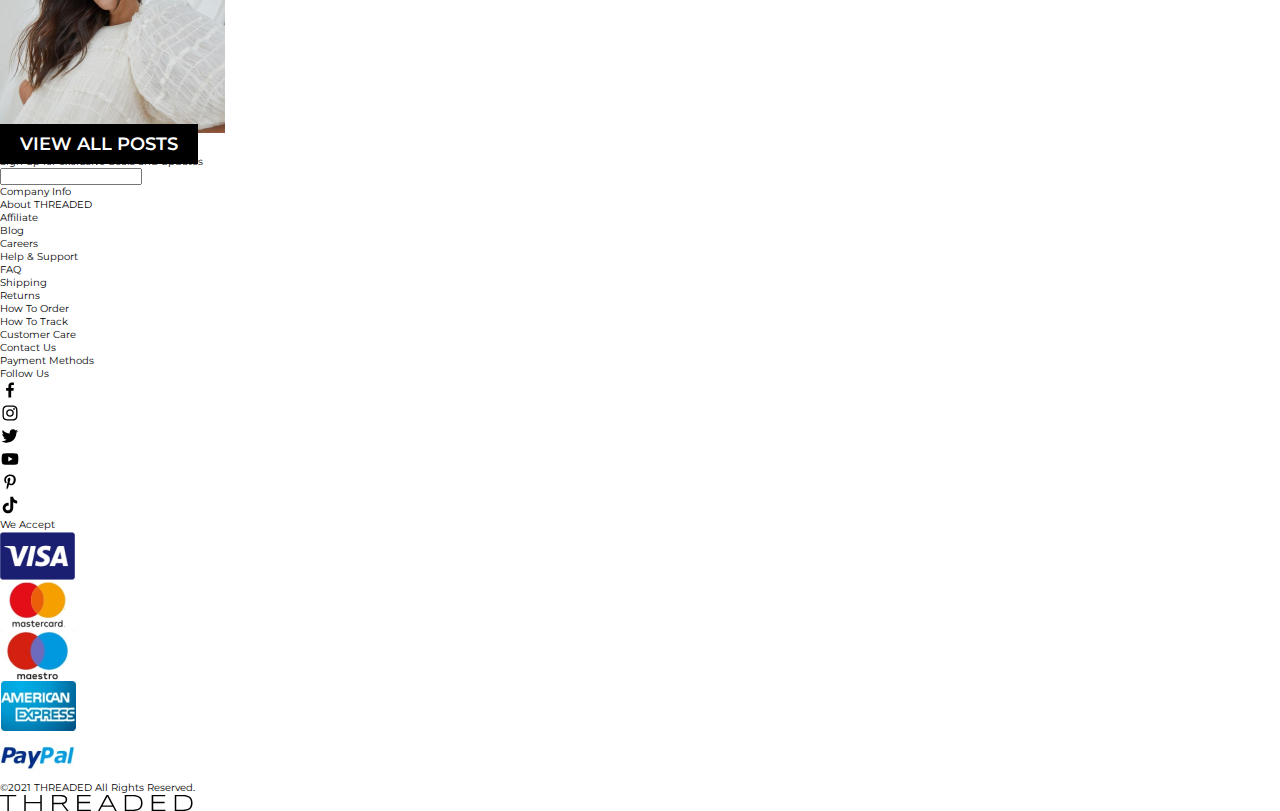
==== commit 43ae6dac: "added vip banner" ====
--- a/index.html
+++ b/index.html
@@ -90,10 +90,10 @@
         <a href="#" class="btn btn-black">Check out all site-wide deals</a>
     </section>
 
-    <section class="black-banner vip">
+    <section class="container banner-sm banner-black vip">
         <h2>Black Friday Exclusive</h2>
         <p>Free Shipping On All Orders For <br/> VIP 2 and Up</p>
-        <button>Shop Now</button>
+        <a href="#" class="btn">Shop Now</a>
     </section>
 
     <section class="trending">
--- a/css/main.css
+++ b/css/main.css
@@ -35,6 +35,27 @@
 
 li a:hover {
   font-weight: 600;
+}
+
+.banner-sm {
+  display: flex;
+  justify-content: space-evenly;
+  padding: 2em;
+  text-transform: uppercase;
+}
+.banner-sm h2 {
+  font-size: 3.2rem;
+  font-weight: 800;
+}
+.banner-sm p {
+  font-size: 1.8rem;
+}
+
+.banner-black {
+  background: url("../../img/banner-effect.png");
+  background-repeat: no-repeat;
+  background-color: #000000;
+  color: #FFFFFF;
 }
 
 .btn {
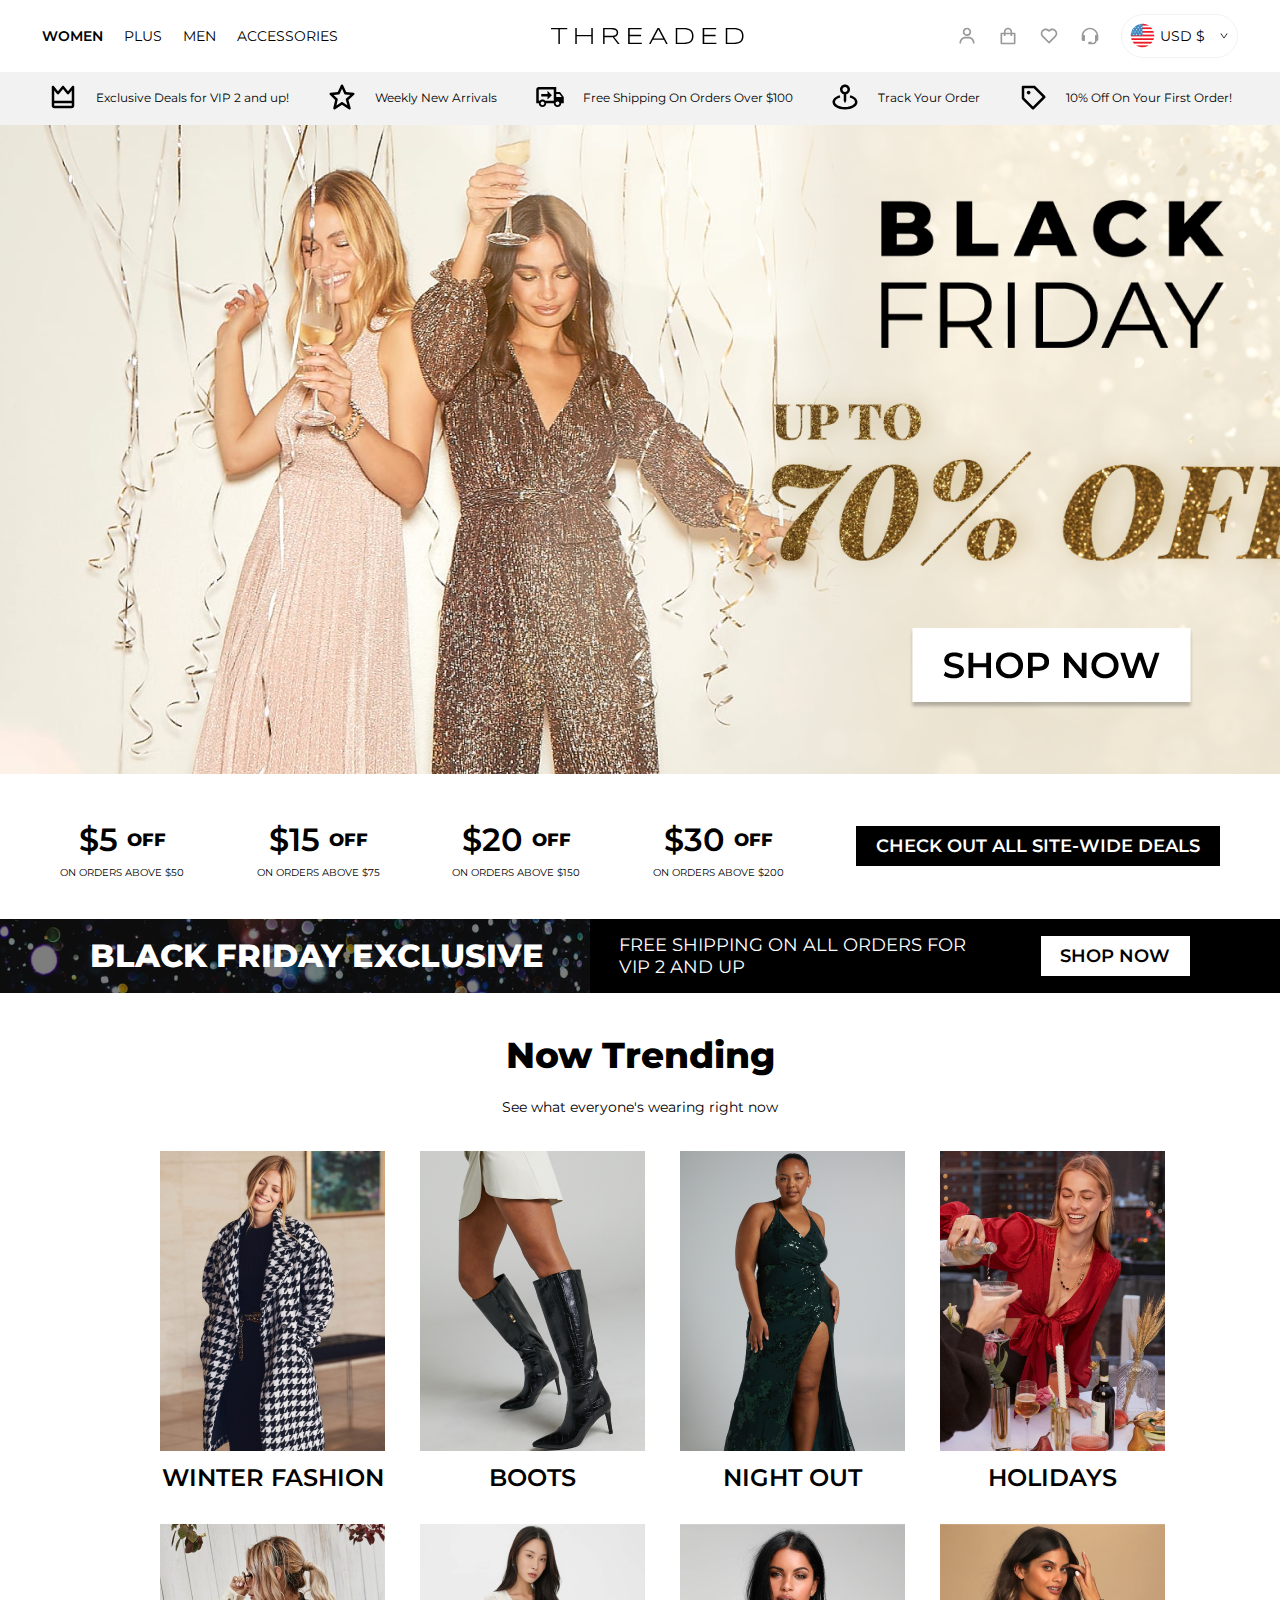
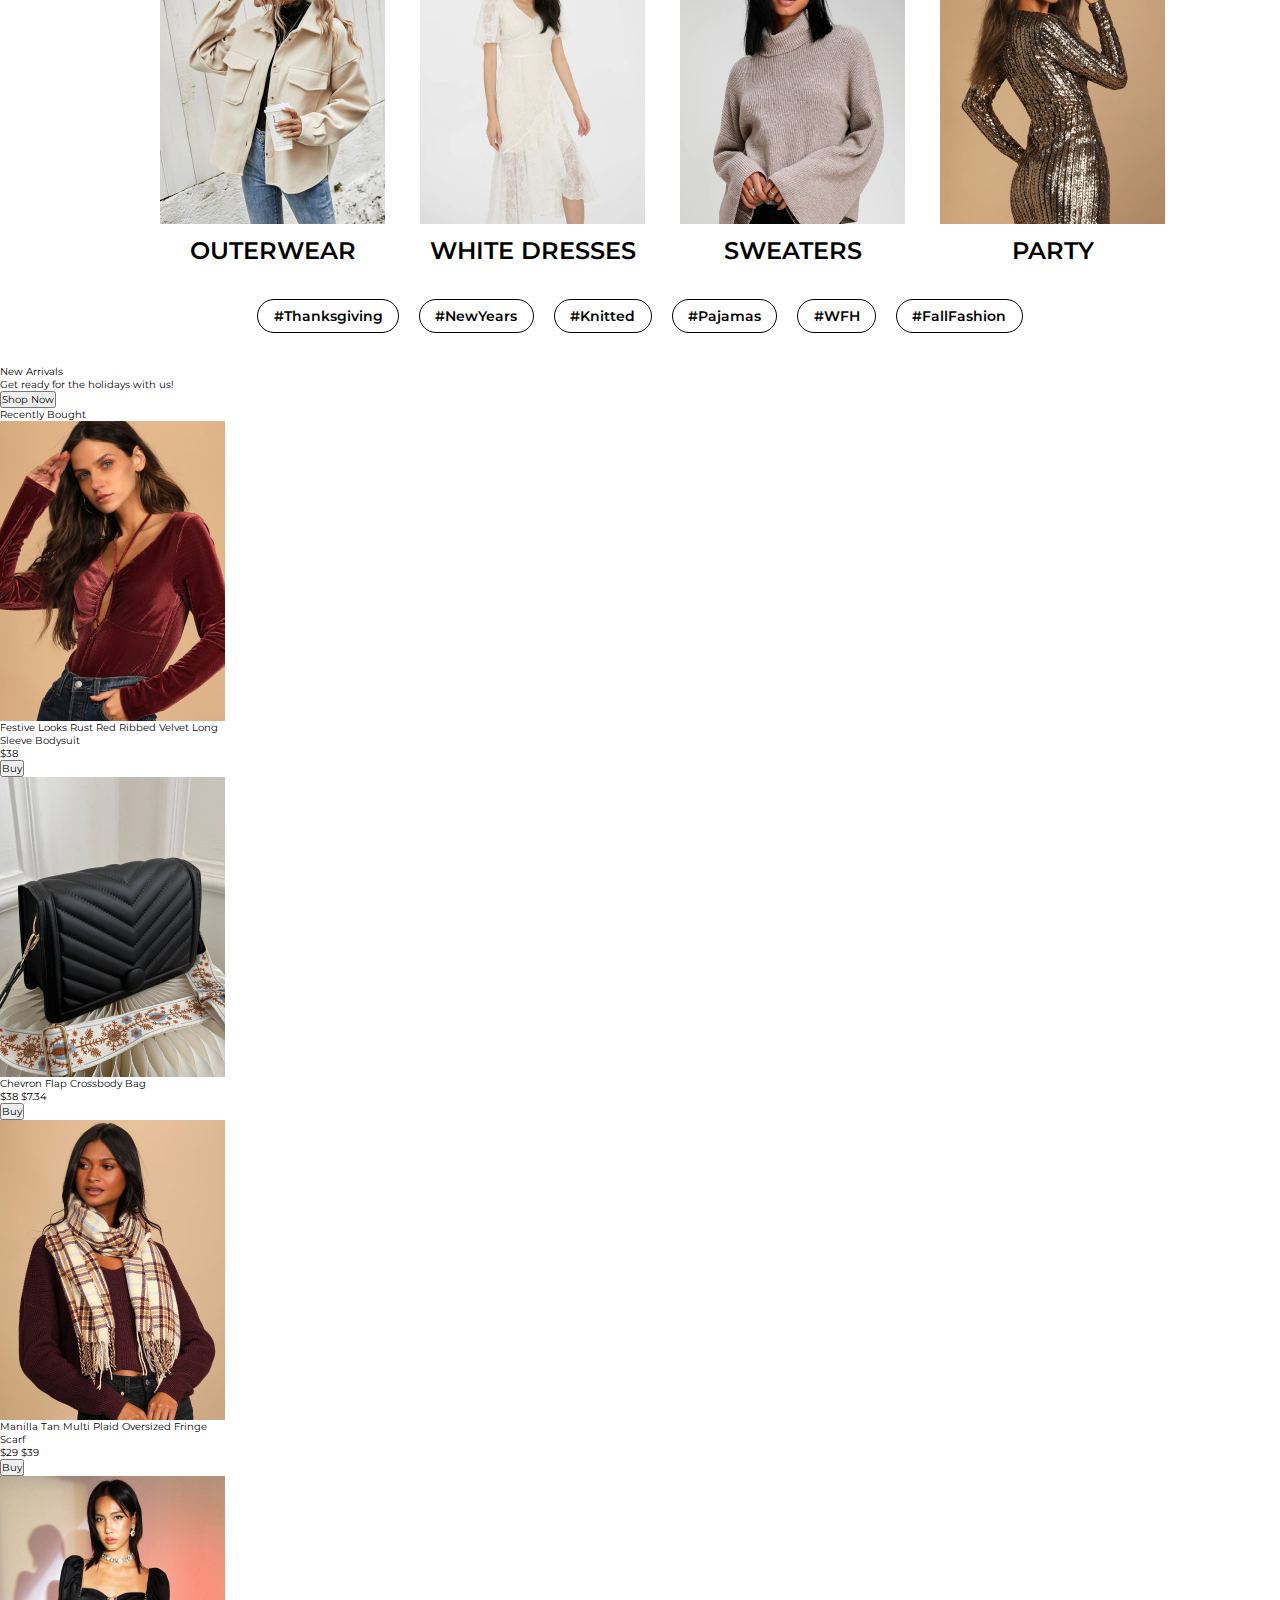
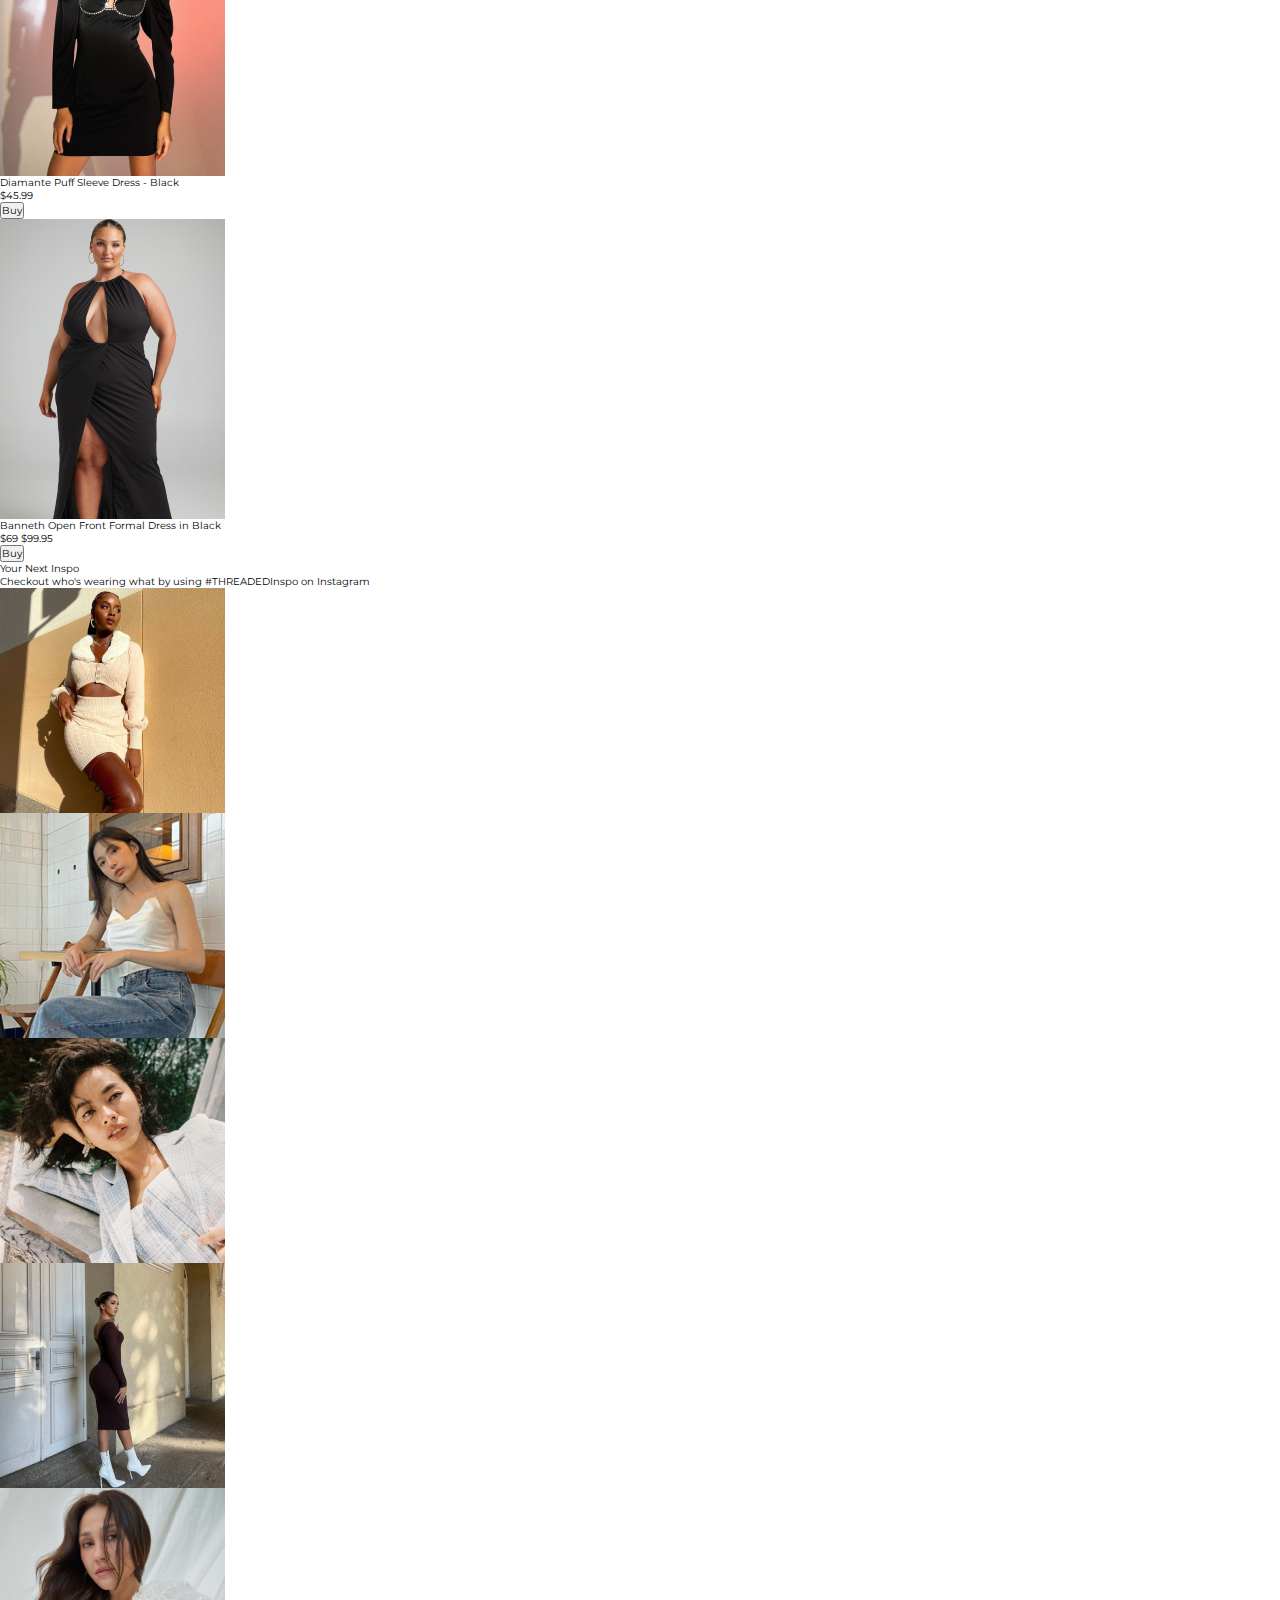
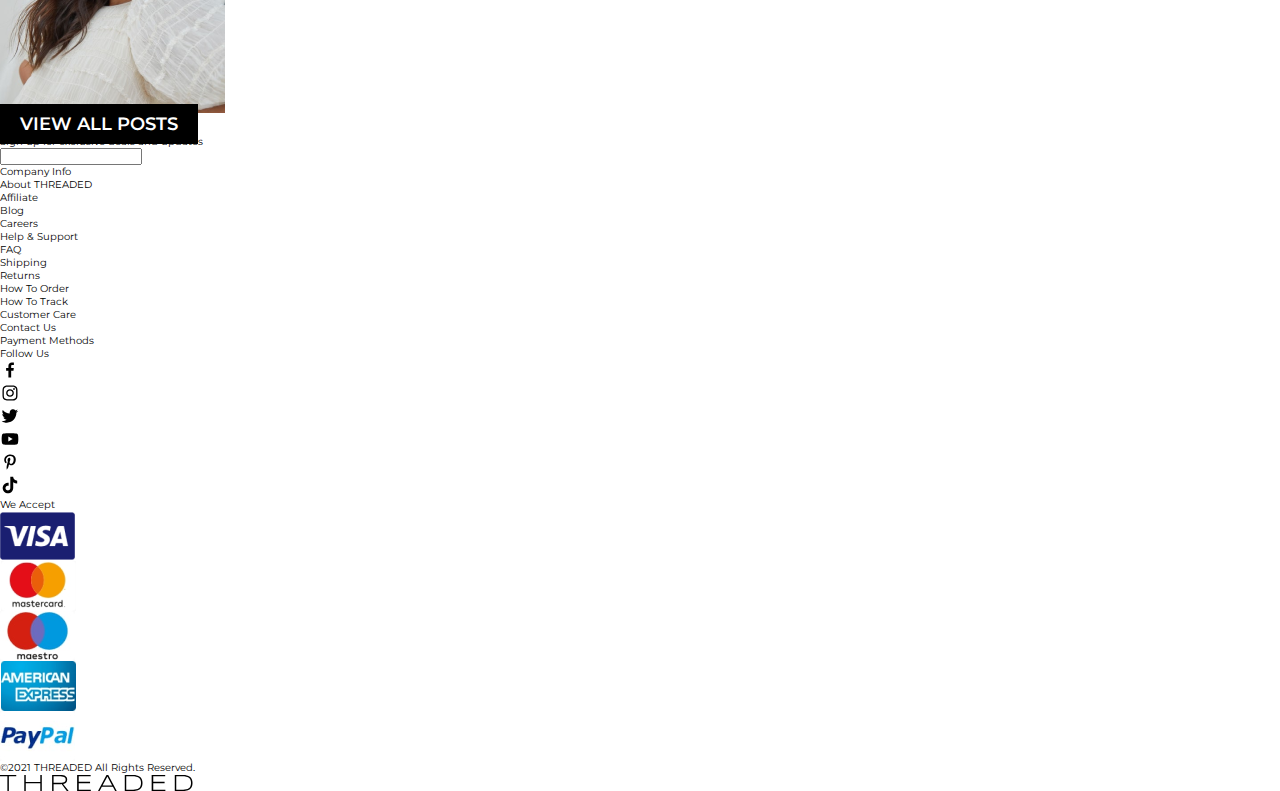
==== commit 37392305: "added trending section" ====
--- a/index.html
+++ b/index.html
@@ -90,59 +90,75 @@
         <a href="#" class="btn btn-black">Check out all site-wide deals</a>
     </section>
 
-    <section class="container banner-sm banner-black vip">
+    <section class="banner-sm banner-black" id="vip">
         <h2>Black Friday Exclusive</h2>
         <p>Free Shipping On All Orders For <br/> VIP 2 and Up</p>
         <a href="#" class="btn">Shop Now</a>
     </section>
 
-    <section class="trending">
-        <h2>Now Trending</h2>
+    <section class="container" id="trending">
+        <h1>Now Trending</h1>
         <p>See what everyone's wearing right now</p>
 
-        <div class="categories">
-            <div class="">
-                <img src="./img/trending-winter.png" alt="Winter">
-                <h2>Winter Fashion</h2>
-            </div>
-            <div class="">
-                <img src="./img/trending-boots.png" alt="Boots">
-                <h2>Boots</h2>
-            </div>
-            <div class="">
-                <img src="./img/trending-night.png" alt="Night Dress">
-                <h2>Night Out</h2>
-            </div>
-            <div class="">
-                <img src="./img/trending-holidays.png" alt="Holiday">
-                <h2>Holidays</h2>
-            </div>
-            <div class="">
-                <img src="./img/trending-outwear.png" alt="Outerwear">
-                <h2>Outerwear</h2>
-            </div>
-            <div class="">
-                <img src="./img/trending-dress.png" alt="White Dress">
-                <h2>White Dress</h2>
-            </div>
-            <div class="">
-                <img src="./img/trending-sweaters.png" alt="Sweaters">
-                <h2>Sweaters</h2>
-            </div>
-            <div class="">
-                <img src="./img/trending-party.png" alt="Party">
-                <h2>Party</h2>
+        <div class="grid-4 categories">
+            <div class="card">
+                <a href="#">
+                    <img src="./img/trending-winter.png" alt="Winter">
+                    <h2>Winter Fashion</h2>
+                </a>
+            </div>
+            <div class="card">
+                <a href="#">
+                    <img src="./img/trending-boots.png" alt="Boots">
+                    <h2>Boots</h2>
+                </a>
+            </div>
+            <div class="card">
+                <a href="#">
+                    <img src="./img/trending-night.png" alt="Night Dress">
+                    <h2>Night Out</h2>
+                </a>
+            </div>
+            <div class="card">
+                <a href="#">
+                    <img src="./img/trending-holidays.png" alt="Holiday">
+                    <h2>Holidays</h2>
+                </a>
+            </div>
+            <div class="card">
+                <a href="#">
+                    <img src="./img/trending-outwear.png" alt="Outerwear">
+                    <h2>Outerwear</h2>
+                </a>
+            </div>
+            <div class="card">
+                <a href="#">
+                    <img src="./img/trending-dress.png" alt="White Dress">
+                    <h2>White Dresses</h2>
+                </a>
+            </div>
+            <div class="card">
+                <a href="#">
+                    <img src="./img/trending-sweaters.png" alt="Sweaters">
+                    <h2>Sweaters</h2>
+                </a>
+            </div>
+            <div class="card">
+                <a href="#">
+                    <img src="./img/trending-party.png" alt="Party">
+                    <h2>Party</h2>
+                </a>
             </div>
         </div>
 
         <div class="hashtags">
-            <ul>
-                <li><a href="#">#Thanksgiving</a></li>
-                <li><a href="#">#NewYears</a></li>
-                <li><a href="#">#Knitted</a></li>
-                <li><a href="#">#Pajamas</a></li>
-                <li><a href="#">#WFH</a></li>
-                <li><a href="#">#FallFashion</a></li>
+            <ul class="d-flex">
+                <li><a href="#" class="btn btn-round btn-sm">#Thanksgiving</a></li>
+                <li><a href="#" class="btn btn-round btn-sm">#NewYears</a></li>
+                <li><a href="#" class="btn btn-round btn-sm">#Knitted</a></li>
+                <li><a href="#" class="btn btn-round btn-sm">#Pajamas</a></li>
+                <li><a href="#" class="btn btn-round btn-sm">#WFH</a></li>
+                <li><a href="#" class="btn btn-round btn-sm">#FallFashion</a></li>
             </ul>
         </div>
     </section>
--- a/css/main.css
+++ b/css/main.css
@@ -38,9 +38,13 @@
 }
 
 .banner-sm {
-  display: flex;
+  max-width: 1440px;
+  margin: auto;
+  display: flex;
+  flex-direction: row;
+  align-items: center;
   justify-content: space-evenly;
-  padding: 2em;
+  padding: 1.5em;
   text-transform: uppercase;
 }
 .banner-sm h2 {
@@ -66,6 +70,15 @@
   padding: 0.5em 1.1em;
 }
 
+.btn-sm {
+  font-size: 1.4rem;
+}
+
+.btn-round {
+  border: solid 1px #000000;
+  border-radius: 5em;
+}
+
 .btn-black {
   background-color: #000000;
   color: #FFFFFF;
@@ -73,7 +86,9 @@
 
 .btn-currency {
   display: flex;
-  align-items: center;
+  flex-direction: row;
+  align-items: center;
+  justify-content: center;
   padding: 0.6em;
   border: 1px solid #F2F2F2;
   border-radius: 3.5em;
@@ -84,8 +99,26 @@
   margin-right: 1em;
 }
 
+.card {
+  max-width: 225px;
+}
+.card img {
+  max-width: 225px;
+  -o-object-fit: cover;
+     object-fit: cover;
+  -o-object-position: center;
+     object-position: center;
+}
+.card h2 {
+  font-size: 2.4rem;
+  font-weight: 600;
+  text-transform: uppercase;
+  margin: 0.5em 0;
+}
+
 header {
   display: flex;
+  flex-direction: row;
   align-items: center;
   justify-content: space-between;
   width: 100%;
@@ -98,7 +131,9 @@
 
 .left-nav ul, .right-nav ul, .right-nav {
   display: flex;
-  align-items: center;
+  flex-direction: row;
+  align-items: center;
+  justify-content: center;
   gap: 1.5em;
 }
 .left-nav ul .active, .right-nav ul .active, .right-nav .active {
@@ -108,6 +143,33 @@
 .container {
   max-width: 1440px;
   margin: auto;
+}
+
+section.container {
+  padding: 4em 6em;
+  text-align: center;
+}
+section.container h1 {
+  font-size: 3.6rem;
+  font-weight: 800;
+}
+section.container p {
+  font-size: 1.4rem;
+  margin: 1.5em 0 2.5em;
+}
+
+.d-flex {
+  display: flex;
+  flex-direction: row;
+  align-items: center;
+  justify-content: center;
+  gap: 2em;
+}
+
+.grid-4 {
+  display: grid;
+  grid-template-columns: repeat(4, 25%);
+  gap: 2em;
 }
 
 /* Page Specific */
@@ -131,21 +193,41 @@
 
 #deals {
   display: flex;
+  flex-direction: row;
   align-items: center;
   justify-content: space-between;
   text-align: center;
   text-transform: uppercase;
-  padding: 4em 6em;
 }
 #deals h2 {
   font-size: 3.2rem;
   font-weight: 600;
   padding: 0.2em;
   display: flex;
-  align-items: center;
+  flex-direction: row;
+  align-items: center;
+  justify-content: center;
 }
 #deals span {
   font-size: 1.8rem;
   font-weight: 800;
   margin-left: 0.5em;
+}
+#deals p {
+  font-size: 1rem;
+  margin: 0;
+}
+
+#trending {
+  display: flex;
+  flex-direction: column;
+  align-items: center;
+  justify-content: center;
+}
+#trending .categories {
+  margin: auto;
+  margin-bottom: 3em;
+}
+#trending .hashtags a {
+  text-transform: none;
 }/*# sourceMappingURL=main.css.map */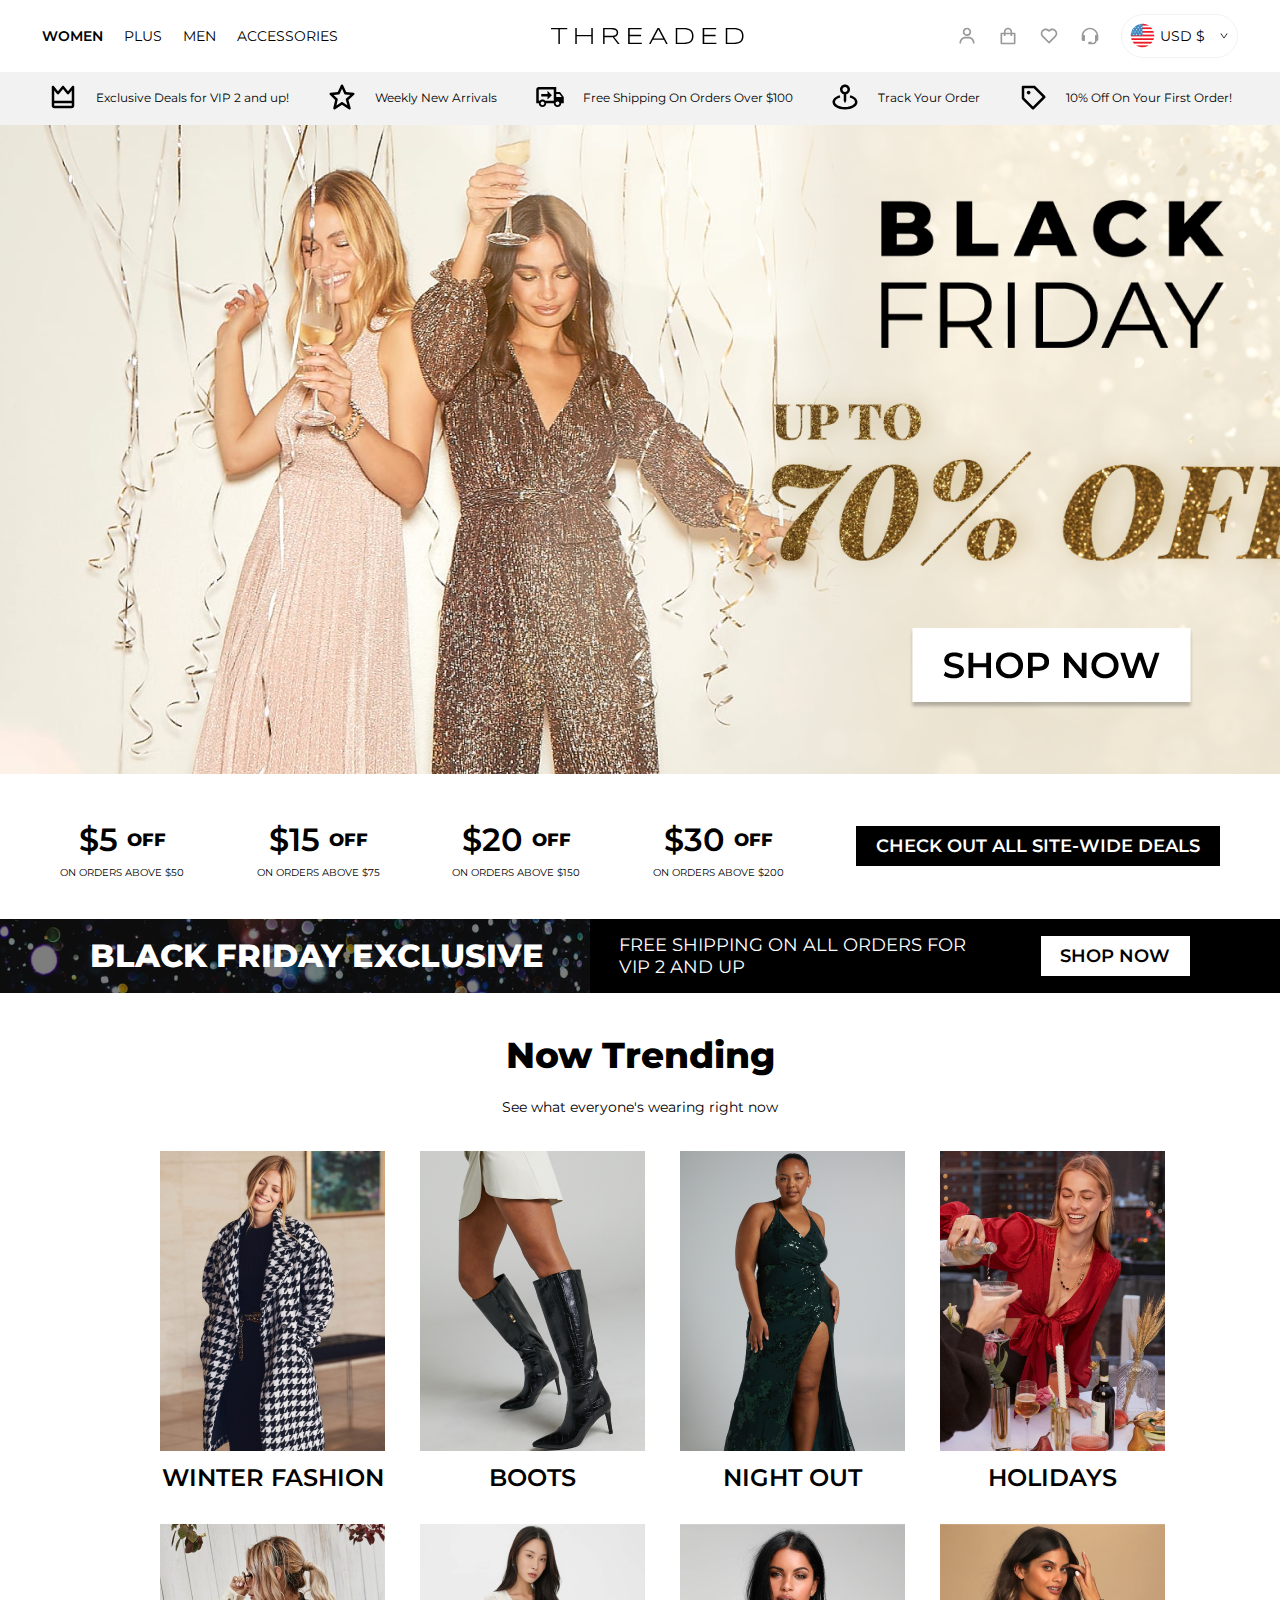
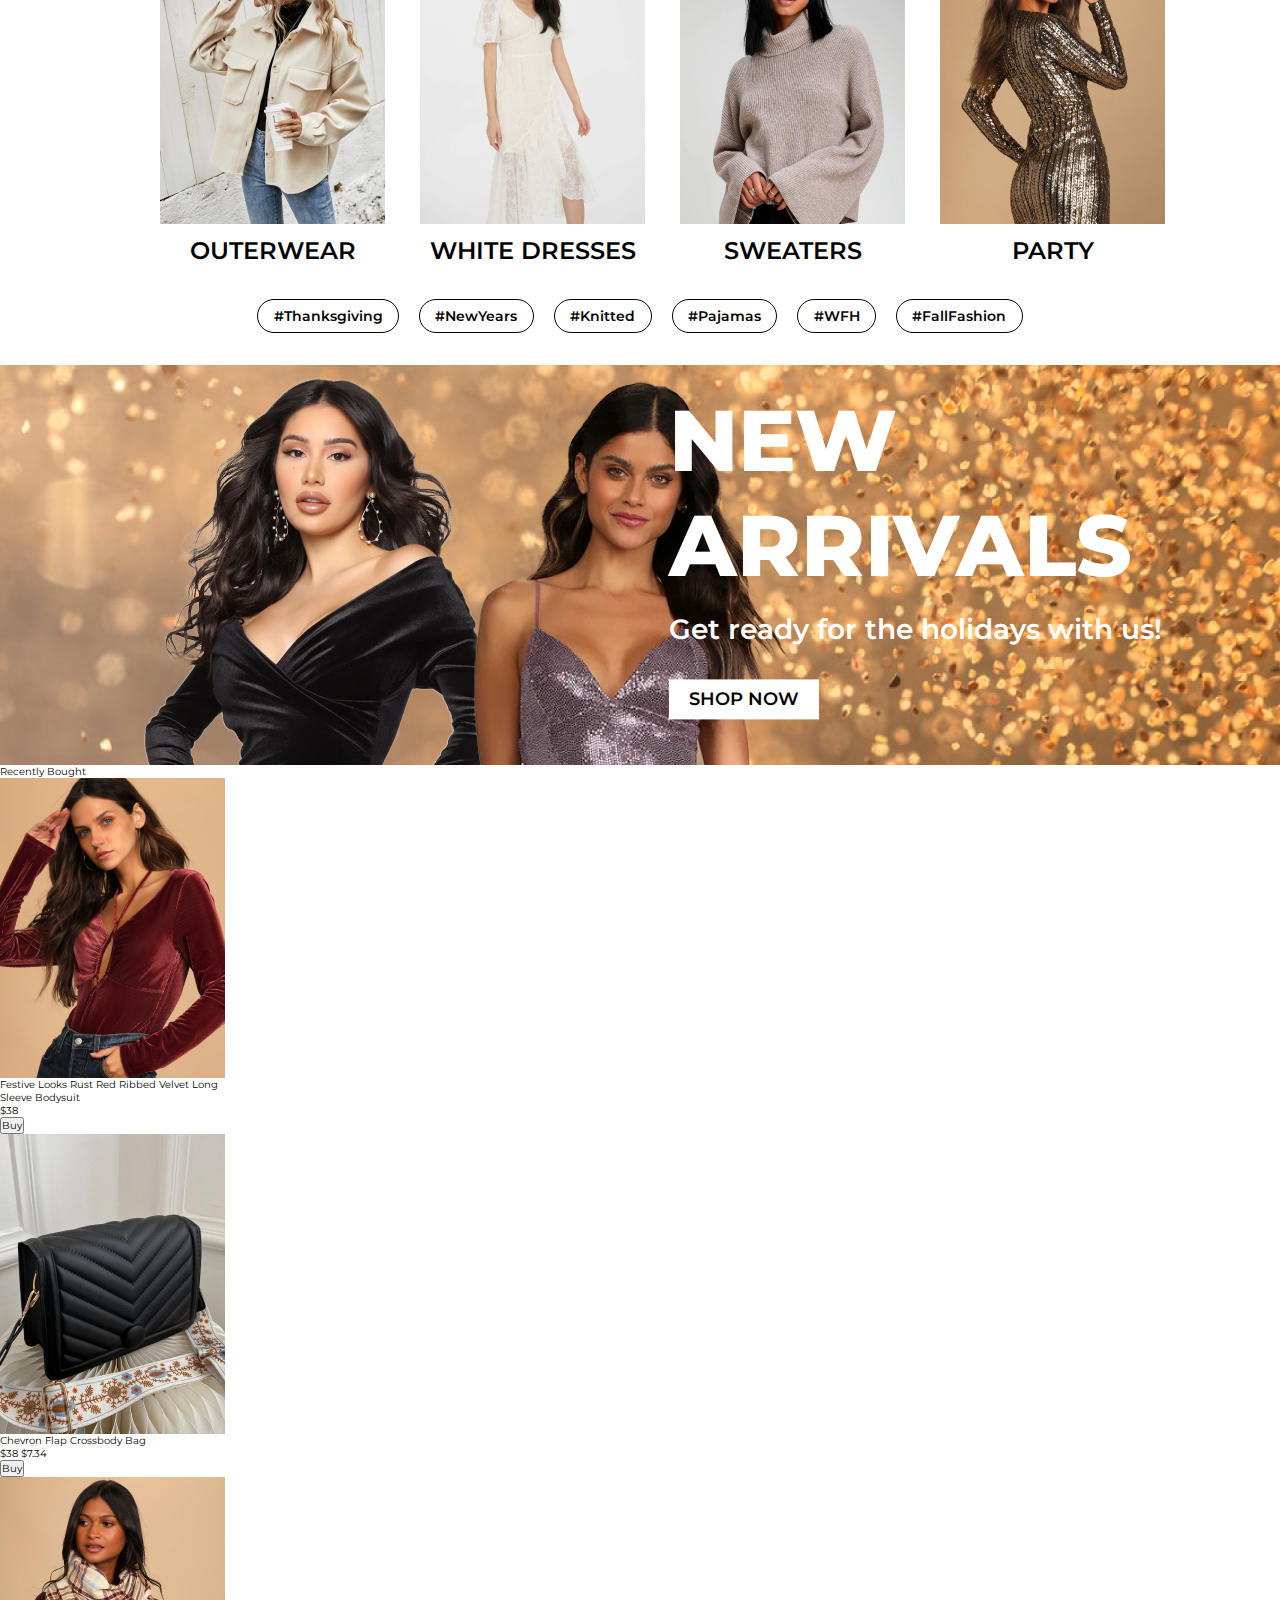
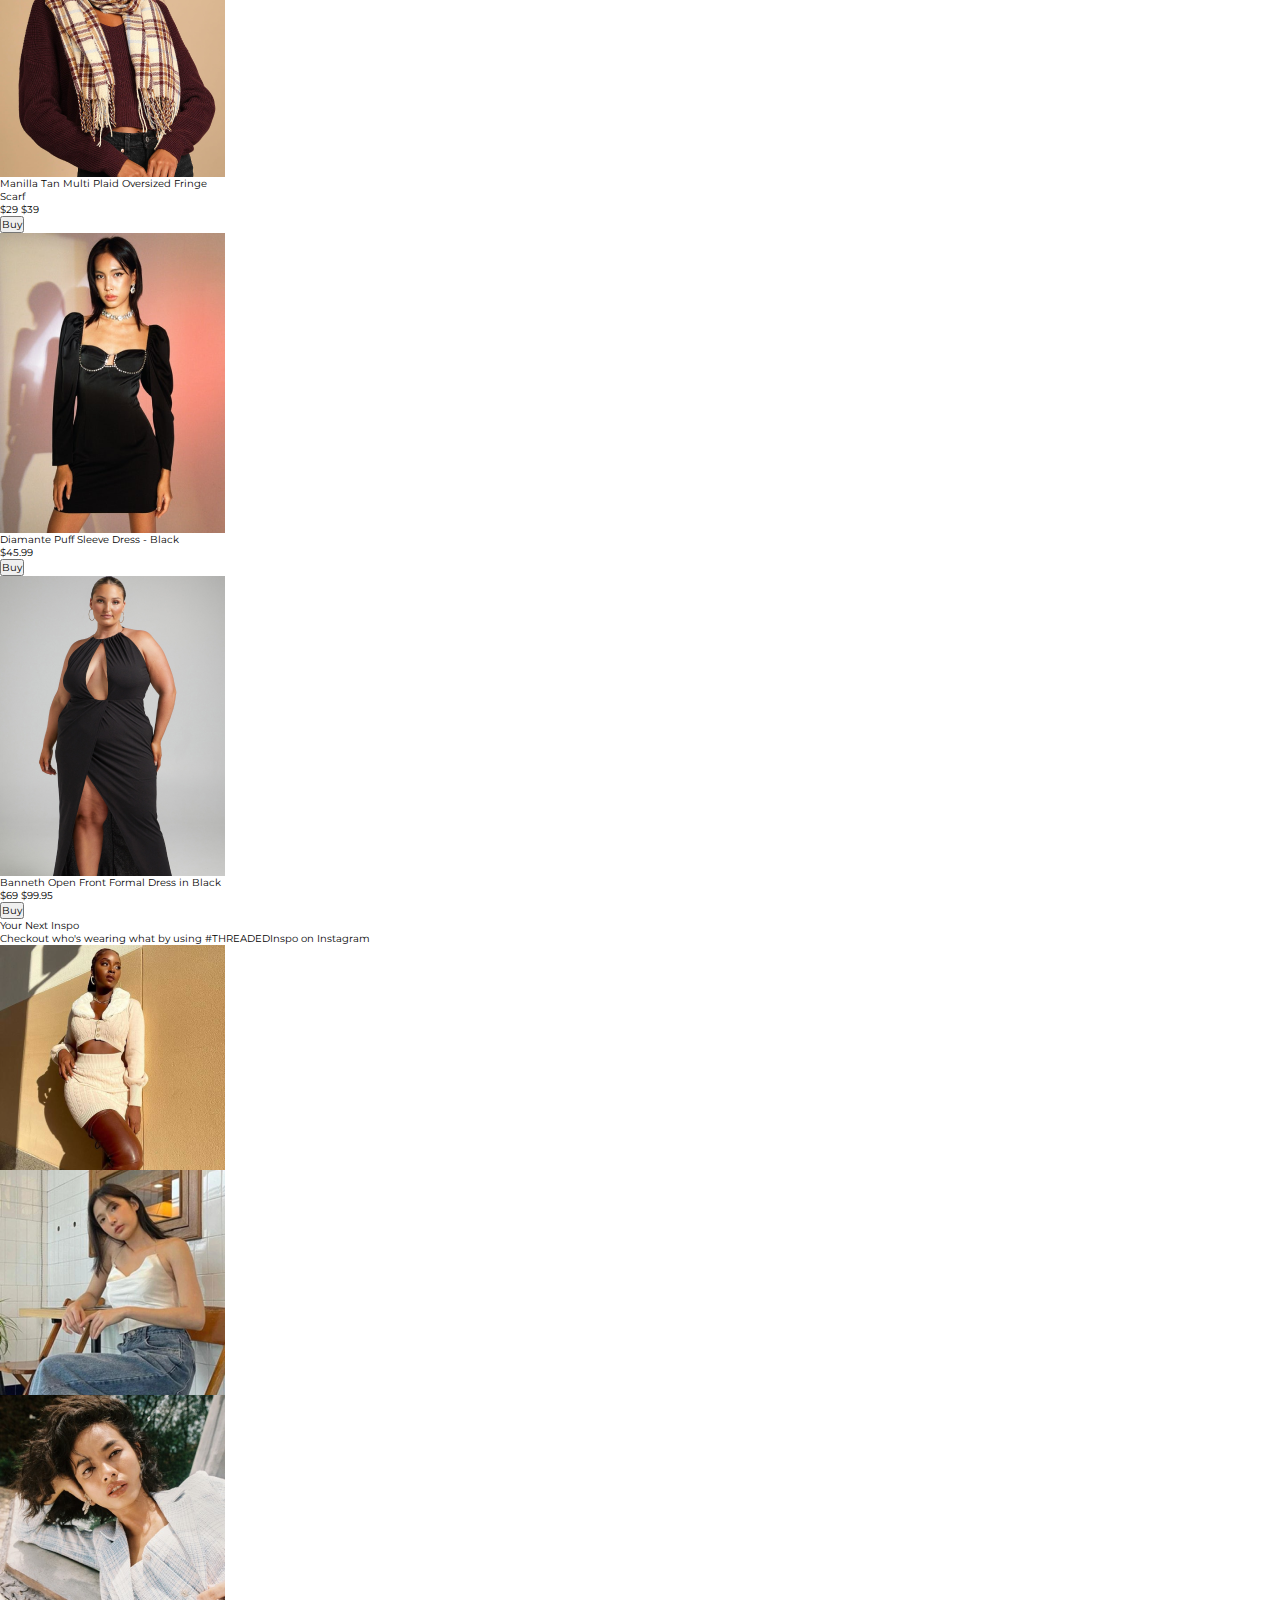
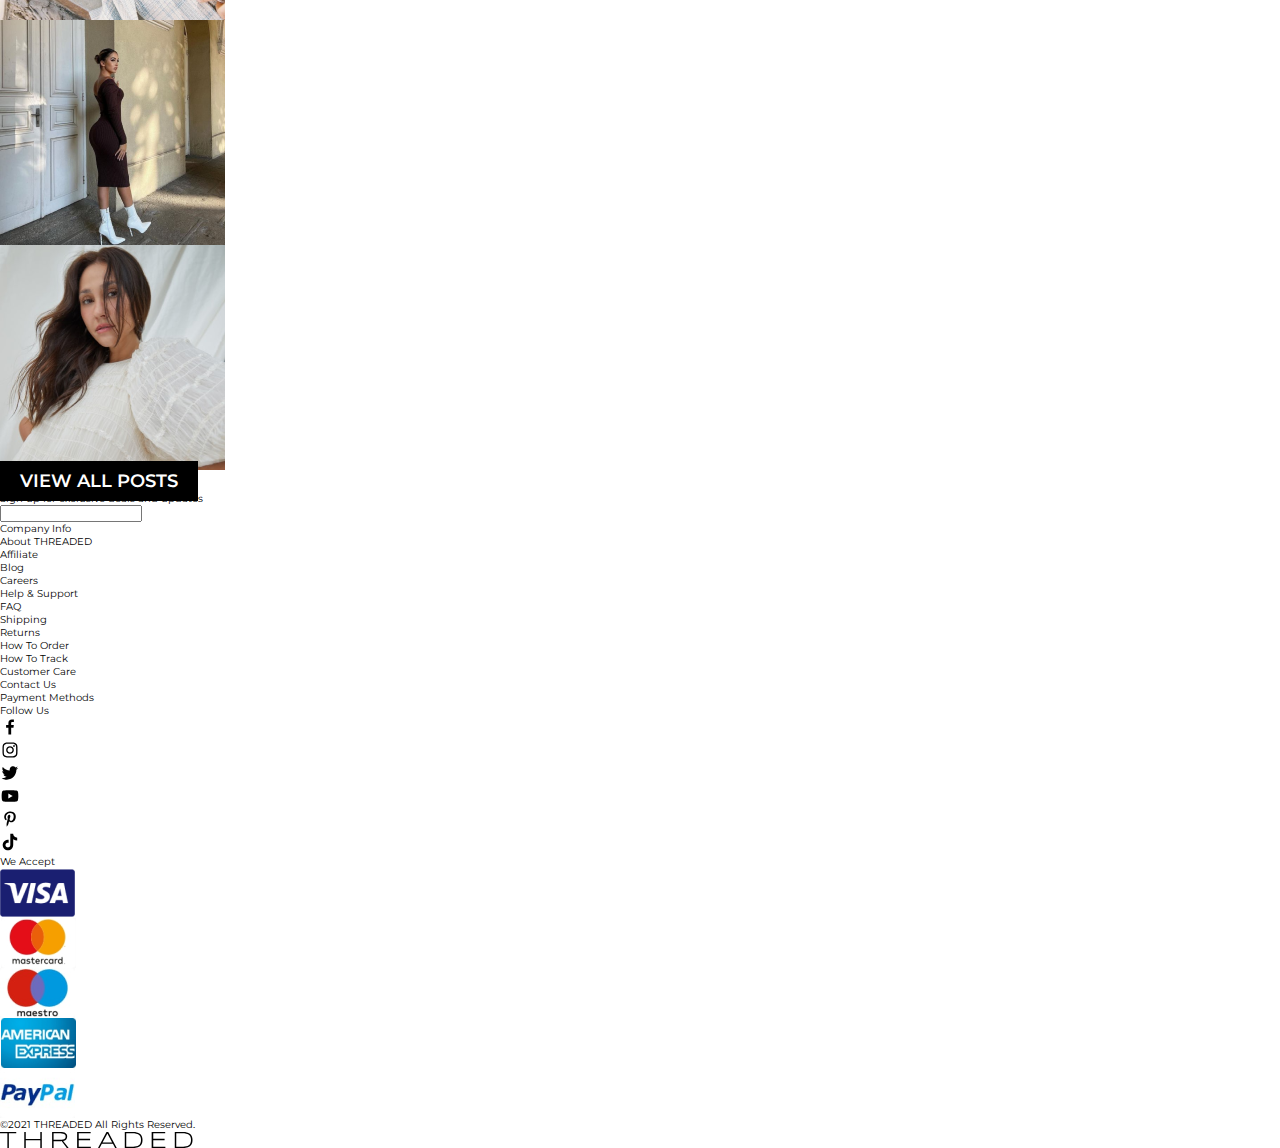
==== commit 30732b22: "added new arrivals banner" ====
--- a/index.html
+++ b/index.html
@@ -163,11 +163,12 @@
         </div>
     </section>
 
-    <section class="new-arrivals">
-        <div class="">
-            <h1>New Arrivals</h1>
+    <section class="banner" id="new-arrivals">
+        <img src="./img/banner1.PNG" alt="">
+        <div class="right-content">
+            <h1 class="big-heading">NEW <br/> ARRIVALS</h1>
             <h2>Get ready for the holidays with us!</h2>
-            <button>Shop Now</button>
+            <a href="#" class="btn">Shop Now</a>
         </div>
     </section>
 
--- a/css/main.css
+++ b/css/main.css
@@ -33,8 +33,31 @@
   font-family: "Montserrat", sans-serif;
 }
 
+.big-heading {
+  font-size: 8.6rem;
+  font-weight: 800;
+}
+
 li a:hover {
   font-weight: 600;
+}
+
+.banner {
+  max-width: 1440px;
+  margin: auto;
+  position: relative;
+  color: #FFFFFF;
+}
+.banner .right-content {
+  position: absolute;
+  top: 30%;
+  right: 15%;
+  transform: translate(15%, -30%);
+}
+.banner h2 {
+  font-size: 2.8rem;
+  font-weight: 600;
+  margin: 0.5em 0 1.5em;
 }
 
 .banner-sm {
@@ -56,8 +79,6 @@
 }
 
 .banner-black {
-  background: url("../../img/banner-effect.png");
-  background-repeat: no-repeat;
   background-color: #000000;
   color: #FFFFFF;
 }
@@ -127,6 +148,7 @@
   padding: 1em 3em;
   text-transform: uppercase;
   font-size: 1.4rem;
+  z-index: 1;
 }
 
 .left-nav ul, .right-nav ul, .right-nav {
@@ -218,6 +240,12 @@
   margin: 0;
 }
 
+#vip {
+  background: url("../../img/banner-effect.png");
+  background-repeat: no-repeat;
+  background-color: #000000;
+}
+
 #trending {
   display: flex;
   flex-direction: column;
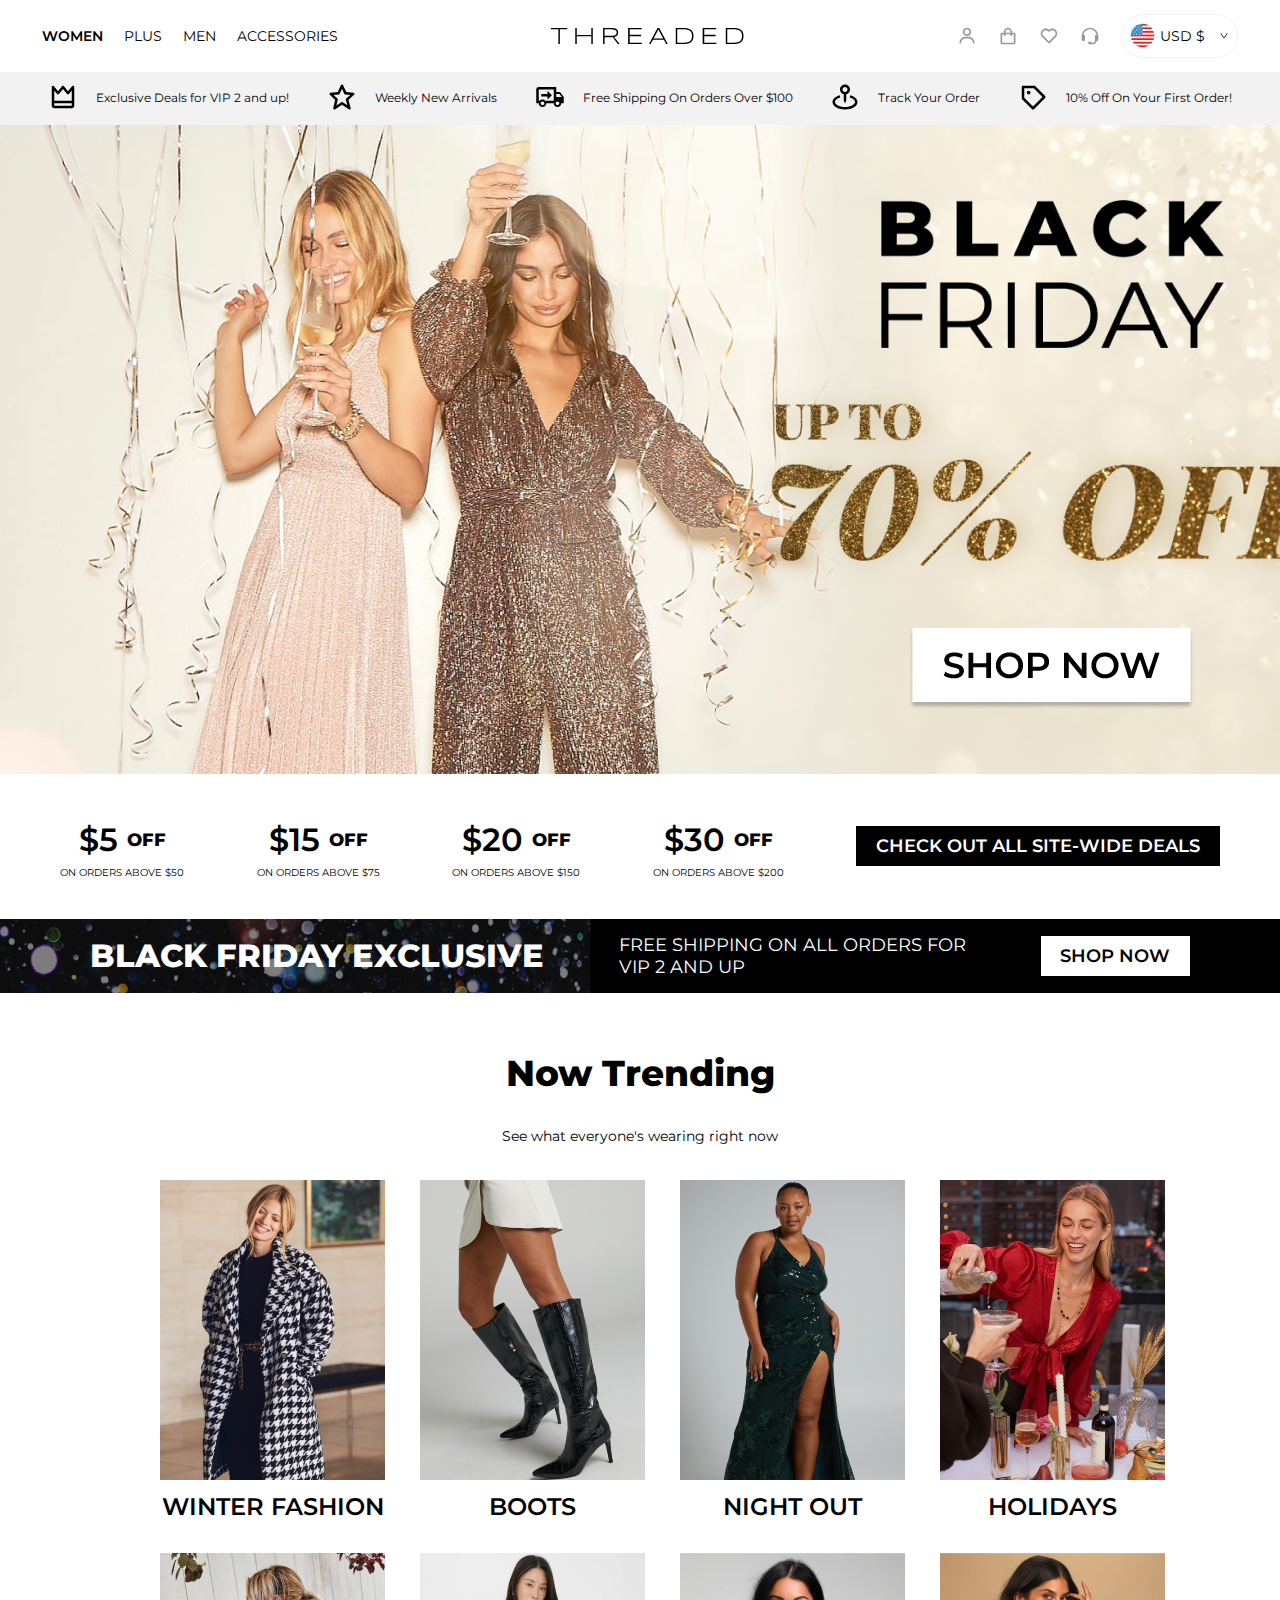
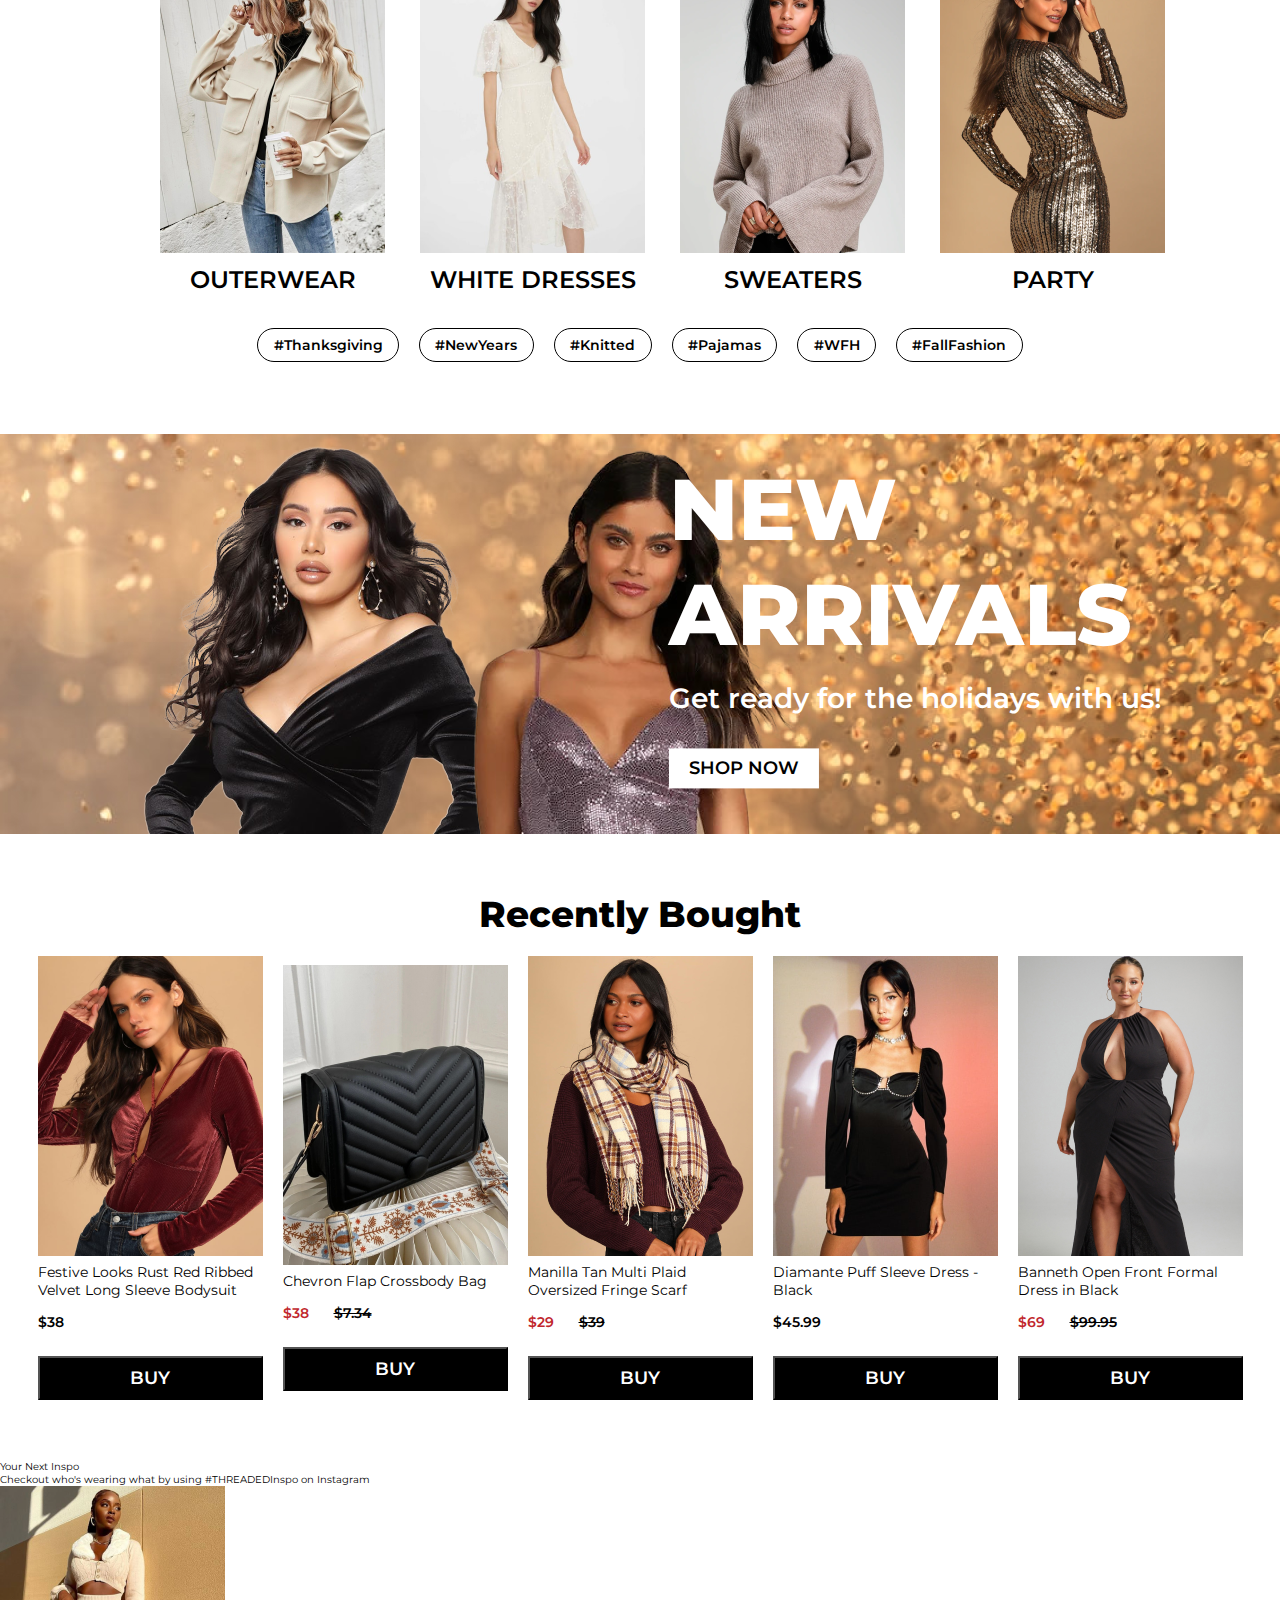
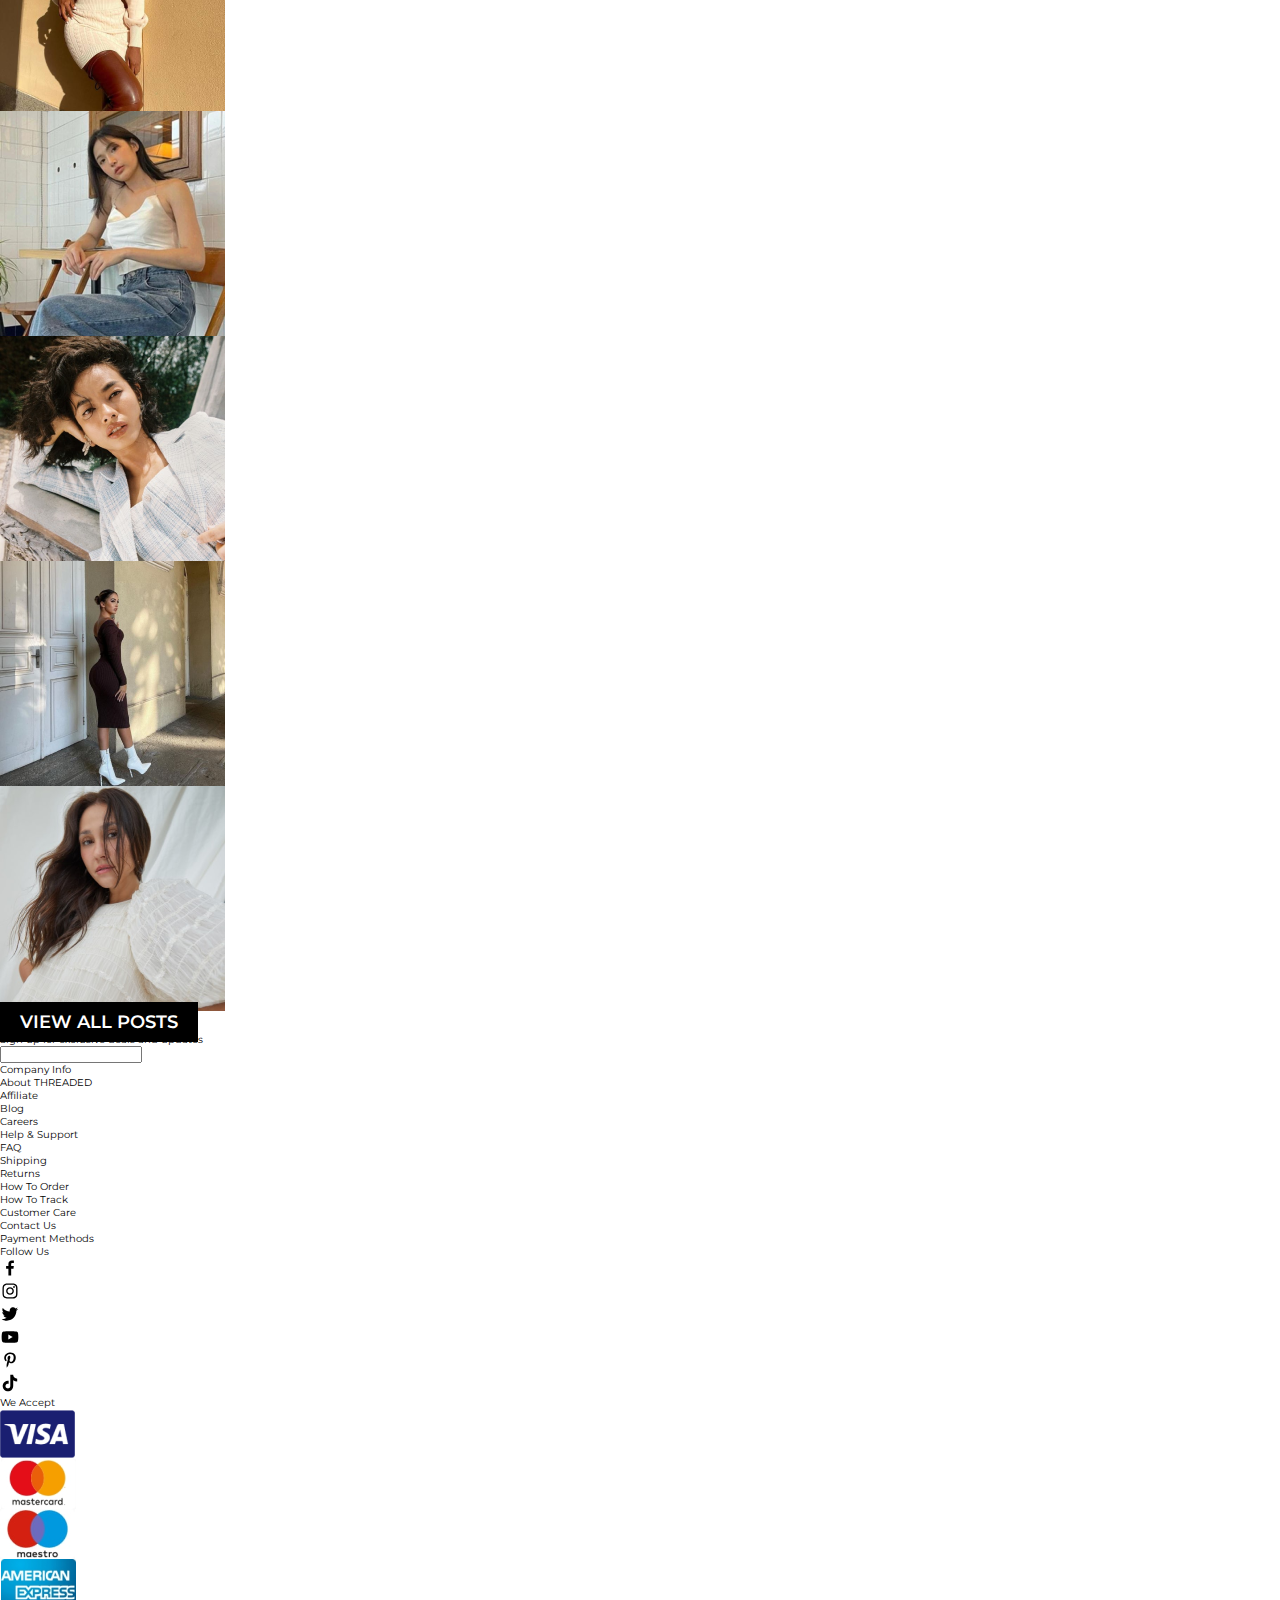
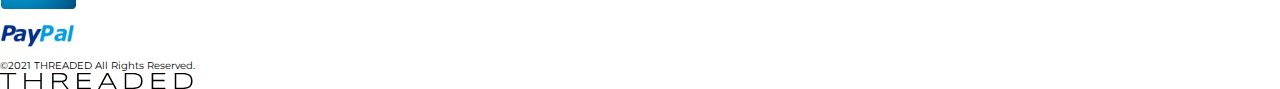
==== commit 48088652: "added recently bought section" ====
--- a/index.html
+++ b/index.html
@@ -97,10 +97,10 @@
     </section>
 
     <section class="container" id="trending">
-        <h1>Now Trending</h1>
-        <p>See what everyone's wearing right now</p>
-
-        <div class="grid-4 categories">
+        <h1 class="section-heading">Now Trending</h1>
+        <p class="section-description">See what everyone's wearing right now</p>
+
+        <div class="grid-4 categories text-center">
             <div class="card">
                 <a href="#">
                     <img src="./img/trending-winter.png" alt="Winter">
@@ -172,39 +172,39 @@
         </div>
     </section>
 
-    <section class="recently-bought">
-        <h2>Recently Bought</h2>
-
-        <div class="items">
+    <section class="container" id="recently-bought">
+        <h1 class="section-heading">Recently Bought</h1>
+
+        <div class="items d-flex">
             <div class="card">
                 <img src="./img/recent1.png" alt="">
-                <p>Festive Looks Rust Red Ribbed Velvet Long Sleeve Bodysuit</p>
-                <p class="price">$38</p>
-                <button>Buy</button>
+                <p class="item-name">Festive Looks Rust Red Ribbed Velvet Long Sleeve Bodysuit</p>
+                <p class="item-price">$38</p>
+                <button class="btn btn-black">Buy</button>
             </div>
             <div class="card">
                 <img src="./img/recent2.png" alt="">
-                <p>Chevron Flap Crossbody Bag</p>
-                <p class="price sale">$38 <span>$7.34</span></p>
-                <button>Buy</button>
+                <p class="item-name">Chevron Flap Crossbody Bag</p>
+                <p class="item-price sale">$38 <span>$7.34</span></p>
+                <button class="btn btn-black">Buy</button>
             </div>
             <div class="card">
                 <img src="./img/recent3.png" alt="">
-                <p>Manilla Tan Multi Plaid Oversized Fringe Scarf</p>
-                <p class="price sale">$29 <span>$39</span></p>
-                <button>Buy</button>
+                <p class="item-name">Manilla Tan Multi Plaid Oversized Fringe Scarf</p>
+                <p class="item-price sale">$29 <span>$39</span></p>
+                <button class="btn btn-black">Buy</button>
             </div>
             <div class="card">
                 <img src="./img/recent4.png" alt="">
-                <p>Diamante Puff Sleeve Dress - Black</p>
-                <p class="price">$45.99</p>
-                <button>Buy</button>
+                <p class="item-name">Diamante Puff Sleeve Dress - Black</p>
+                <p class="item-price">$45.99</p>
+                <button class="btn btn-black">Buy</button>
             </div>
             <div class="card">
                 <img src="./img/recent5.png" alt="">
-                <p>Banneth Open Front Formal Dress in Black</p>
-                <p class="price sale">$69 <span>$99.95</span></p>
-                <button>Buy</button>
+                <p class="item-name">Banneth Open Front Formal Dress in Black</p>
+                <p class="item-price sale">$69 <span>$99.95</span></p>
+                <button class="btn btn-black">Buy</button>
             </div>
         </div>
         
--- a/css/main.css
+++ b/css/main.css
@@ -33,9 +33,26 @@
   font-family: "Montserrat", sans-serif;
 }
 
+.text-center {
+  text-align: center;
+}
+
 .big-heading {
   font-size: 8.6rem;
   font-weight: 800;
+}
+
+.section-heading {
+  font-size: 3.6rem;
+  font-weight: 800;
+  margin: 0.5em 0;
+  text-align: center;
+}
+
+.section-description {
+  font-size: 1.4rem;
+  margin: 1em 0 2.5em;
+  text-align: center;
 }
 
 li a:hover {
@@ -89,6 +106,7 @@
   font-size: 1.8rem;
   font-weight: 600;
   padding: 0.5em 1.1em;
+  cursor: pointer;
 }
 
 .btn-sm {
@@ -136,6 +154,25 @@
   text-transform: uppercase;
   margin: 0.5em 0;
 }
+.card p {
+  font-size: 1.4rem;
+  padding: 0.5em 0;
+}
+.card .item-price {
+  font-weight: 600;
+}
+.card .item-price.sale {
+  color: #C1272D;
+}
+.card .item-price span {
+  color: #000000;
+  text-decoration: line-through;
+  margin-left: 1.5em;
+}
+.card .btn {
+  width: 100%;
+  margin-top: 1em;
+}
 
 header {
   display: flex;
@@ -169,15 +206,6 @@
 
 section.container {
   padding: 4em 6em;
-  text-align: center;
-}
-section.container h1 {
-  font-size: 3.6rem;
-  font-weight: 800;
-}
-section.container p {
-  font-size: 1.4rem;
-  margin: 1.5em 0 2.5em;
 }
 
 .d-flex {
@@ -235,10 +263,6 @@
   font-weight: 800;
   margin-left: 0.5em;
 }
-#deals p {
-  font-size: 1rem;
-  margin: 0;
-}
 
 #vip {
   background: url("../../img/banner-effect.png");
@@ -251,6 +275,7 @@
   flex-direction: column;
   align-items: center;
   justify-content: center;
+  margin-bottom: 4em;
 }
 #trending .categories {
   margin: auto;
@@ -258,4 +283,8 @@
 }
 #trending .hashtags a {
   text-transform: none;
+}
+
+#recently-bought .items {
+  margin: 2em 0;
 }/*# sourceMappingURL=main.css.map */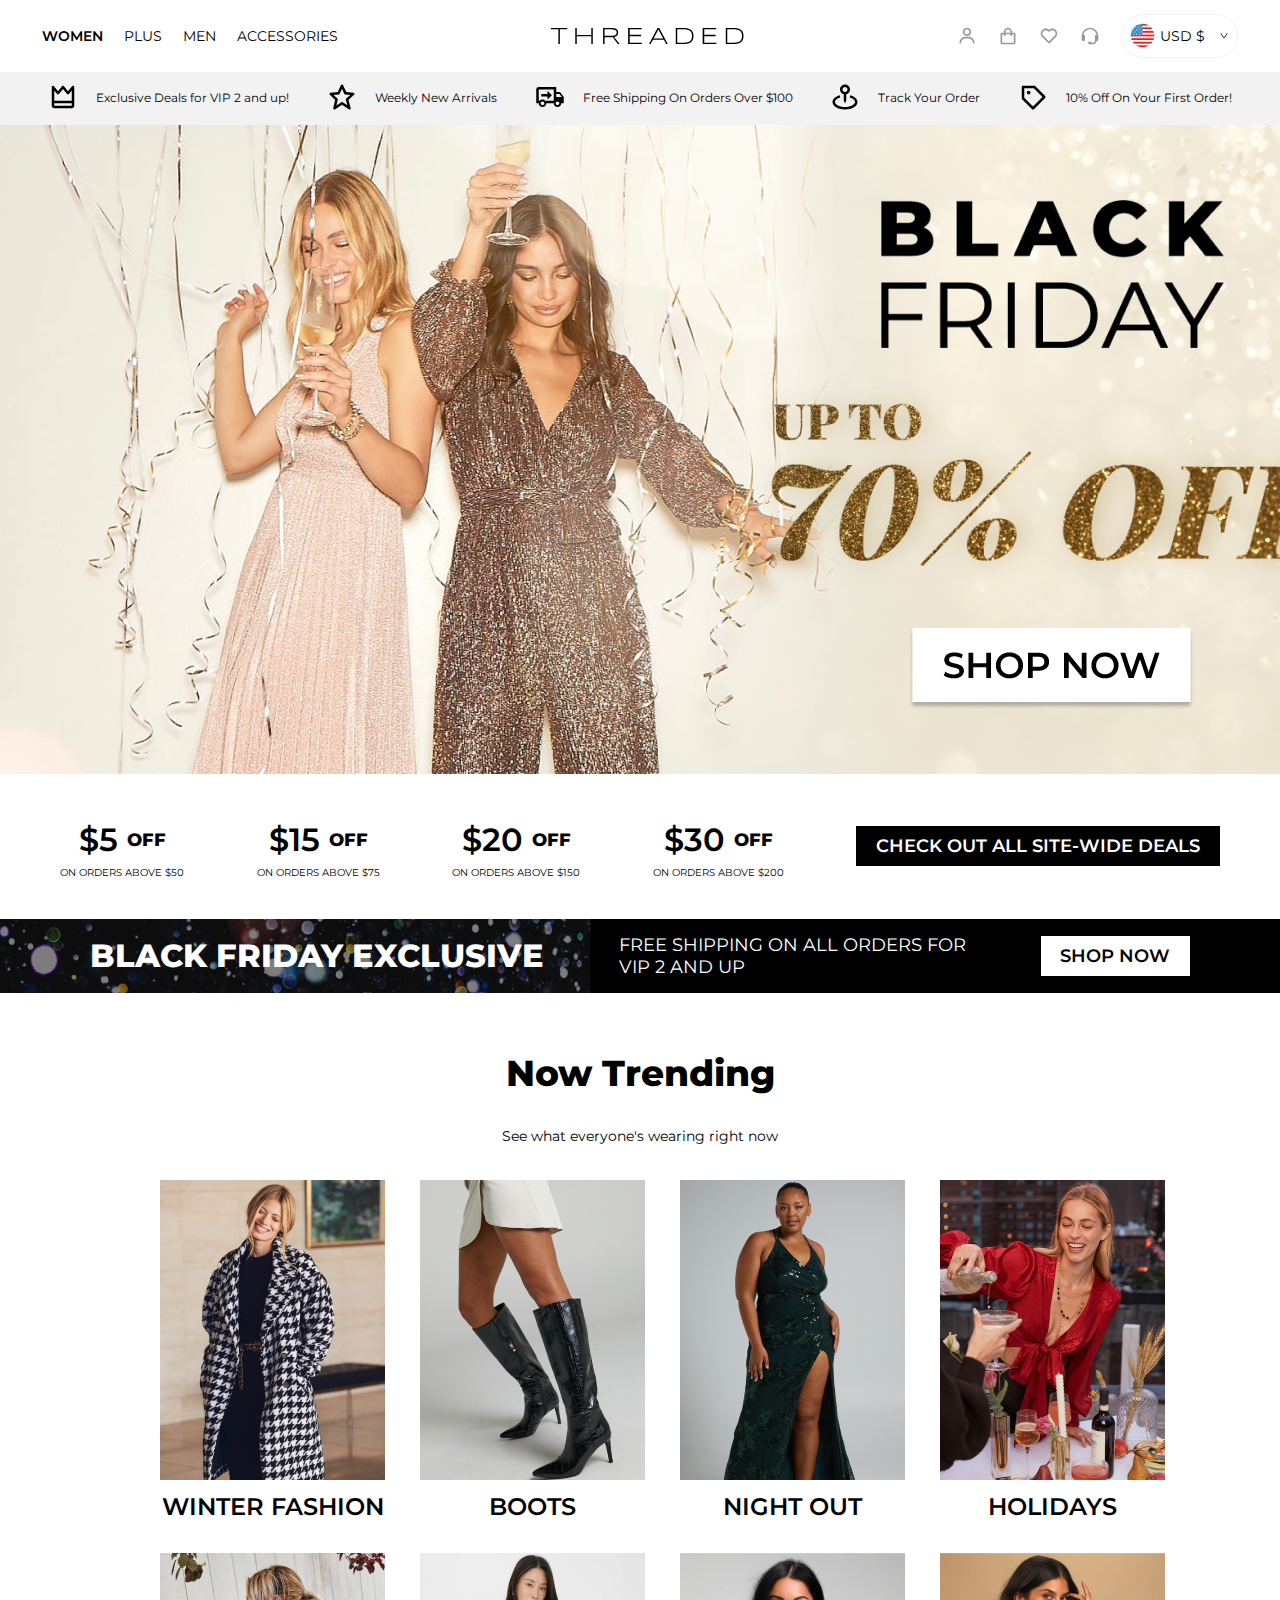
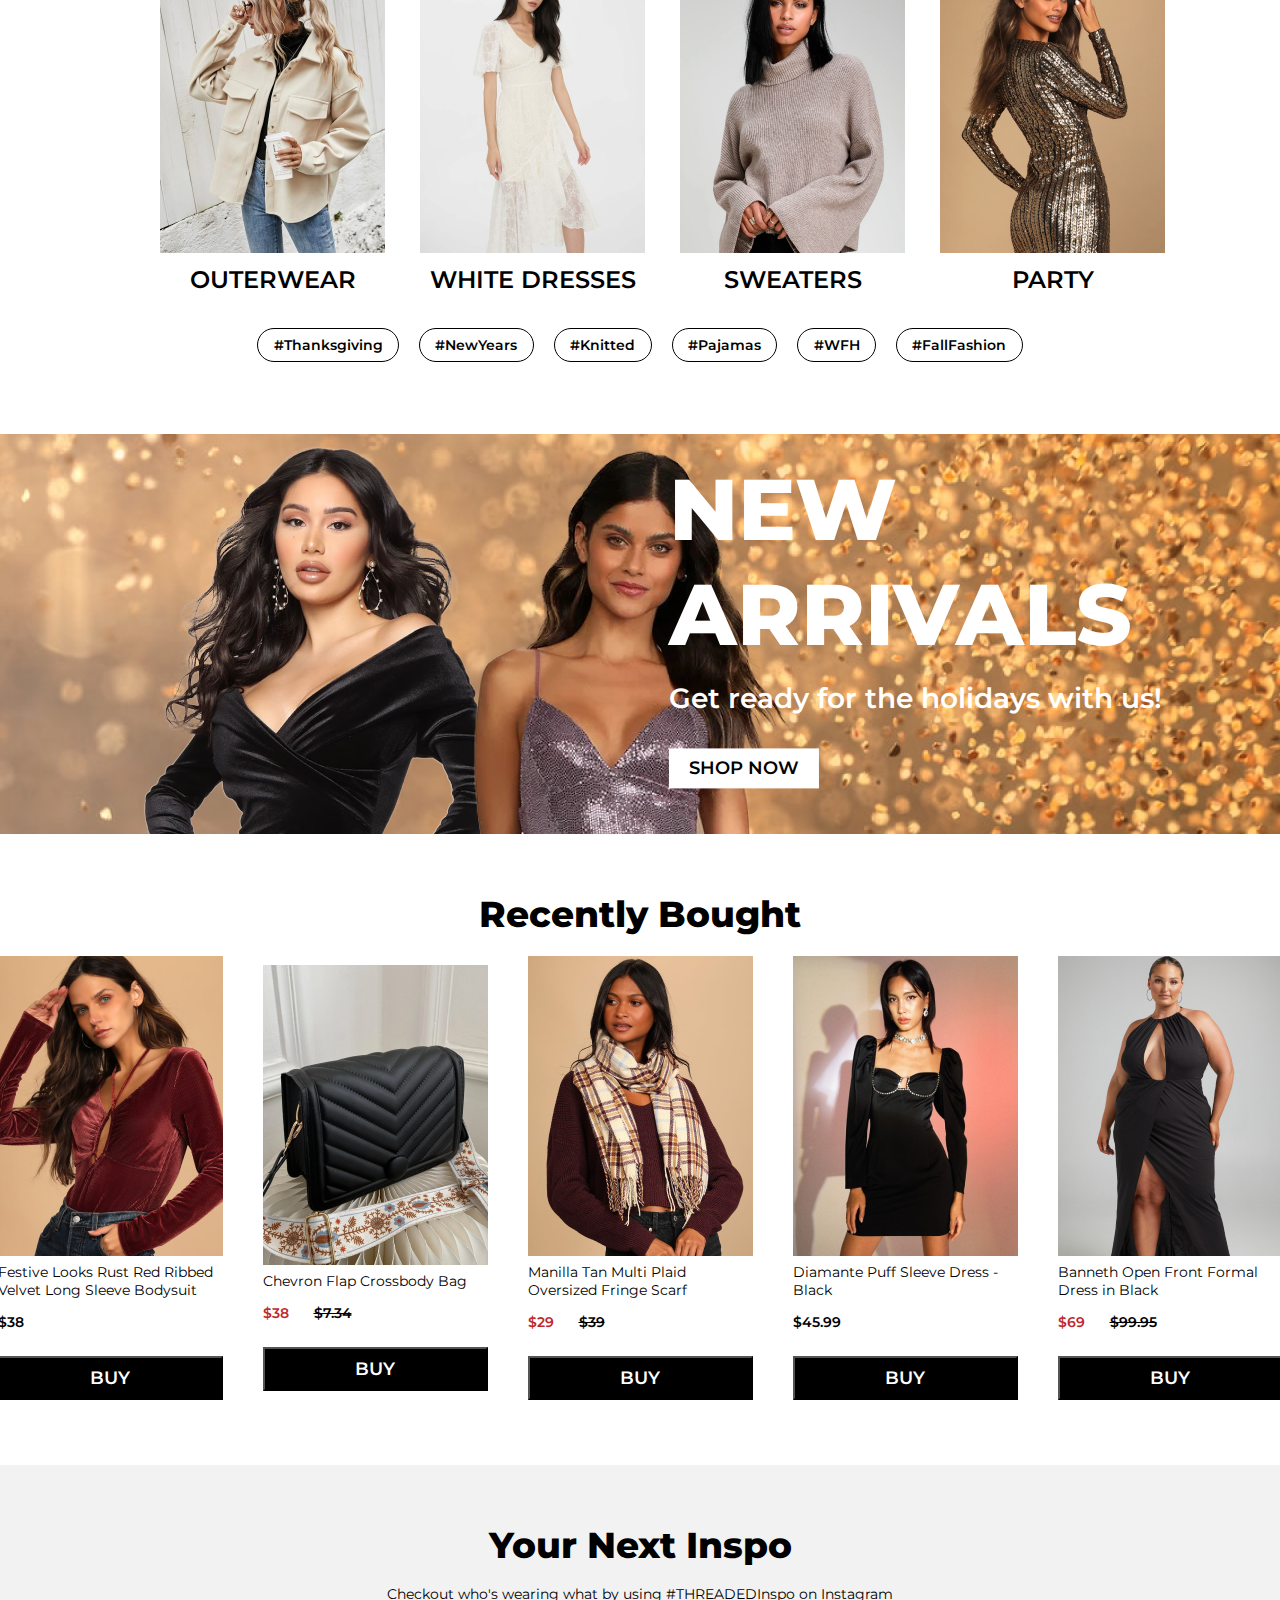
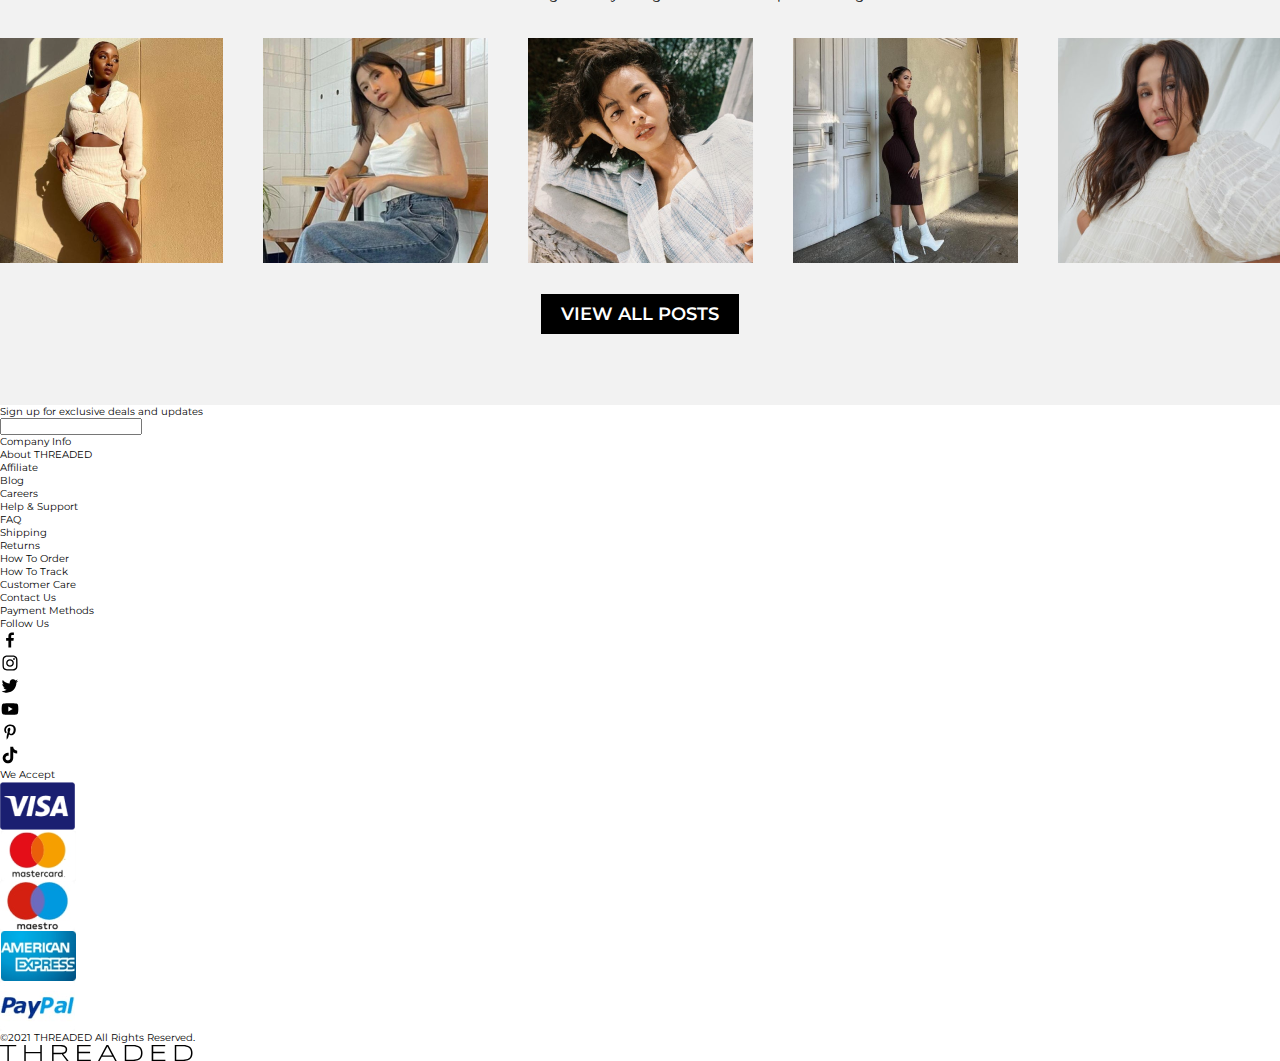
==== commit 94005960: "added instagram section" ====
--- a/index.html
+++ b/index.html
@@ -175,7 +175,7 @@
     <section class="container" id="recently-bought">
         <h1 class="section-heading">Recently Bought</h1>
 
-        <div class="items d-flex">
+        <div class="cards">
             <div class="card">
                 <img src="./img/recent1.png" alt="">
                 <p class="item-name">Festive Looks Rust Red Ribbed Velvet Long Sleeve Bodysuit</p>
@@ -210,9 +210,9 @@
         
     </section>
 
-    <section class="instagram">
-        <h2>Your Next Inspo</h2>
-        <p>Checkout who's wearing what by using #THREADEDInspo on Instagram</p>
+    <section class="container bg-gray" id="instagram">
+        <h1 class="section-heading">Your Next Inspo</h1>
+        <p class="section-description">Checkout who's wearing what by using #THREADEDInspo on Instagram</p>
 
         <div class="cards">
             <div class="card">
@@ -232,7 +232,9 @@
             </div>
         </div>
 
-        <a href="#" class="btn btn-black">View All Posts</a>
+        <div id="view-post">
+            <a href="#" class="btn btn-black">View All Posts</a>
+        </div>
     </section>
 
     <section class="black-banner vip">
--- a/css/main.css
+++ b/css/main.css
@@ -136,6 +136,15 @@
 .btn-currency p {
   margin-left: 0.3em;
   margin-right: 1em;
+}
+
+.cards {
+  display: flex;
+  flex-direction: row;
+  align-items: center;
+  justify-content: center;
+  gap: 4em;
+  margin: 2em 0 2.5em;
 }
 
 .card {
@@ -222,6 +231,10 @@
   gap: 2em;
 }
 
+.bg-gray {
+  background-color: #F2F2F2;
+}
+
 /* Page Specific */
 .benefits ul, .benefits ul li {
   display: flex;
@@ -287,4 +300,10 @@
 
 #recently-bought .items {
   margin: 2em 0;
+}
+
+#instagram #view-post {
+  margin: 4em auto;
+  width: -moz-fit-content;
+  width: fit-content;
 }/*# sourceMappingURL=main.css.map */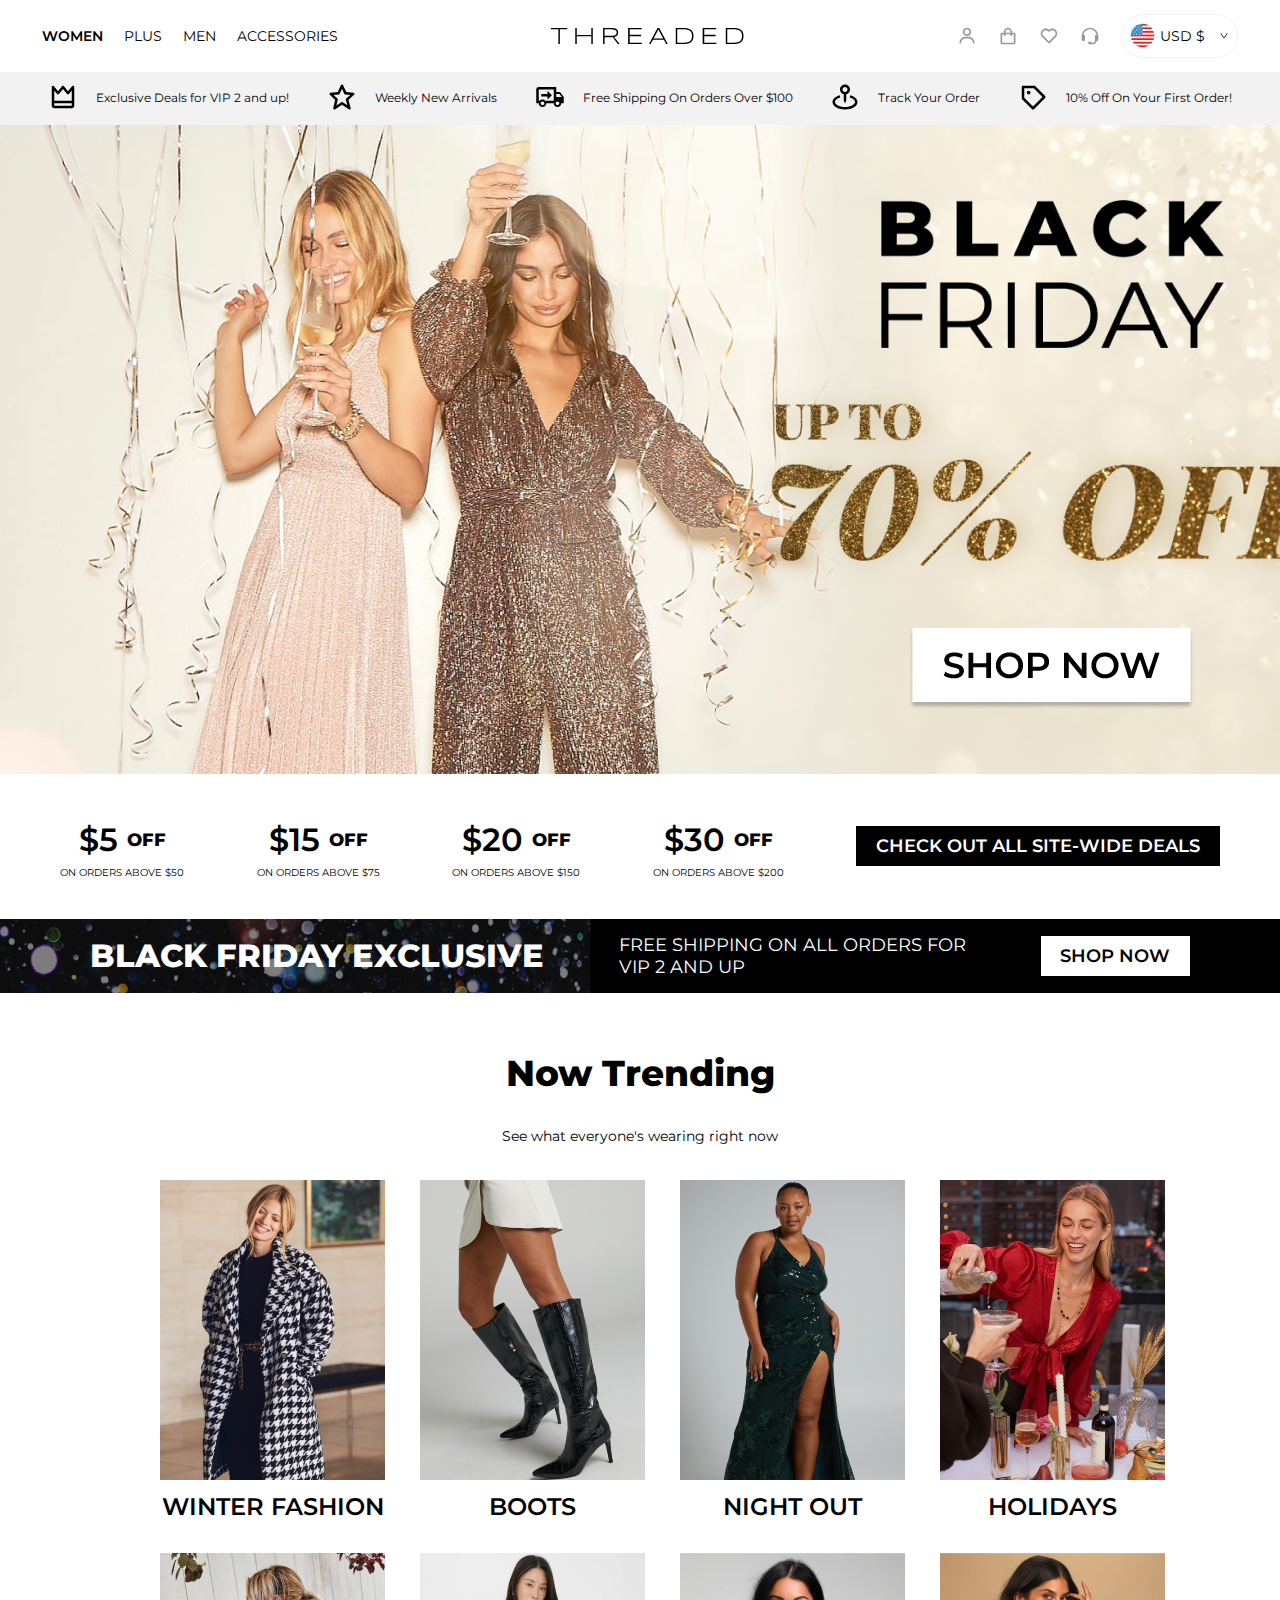
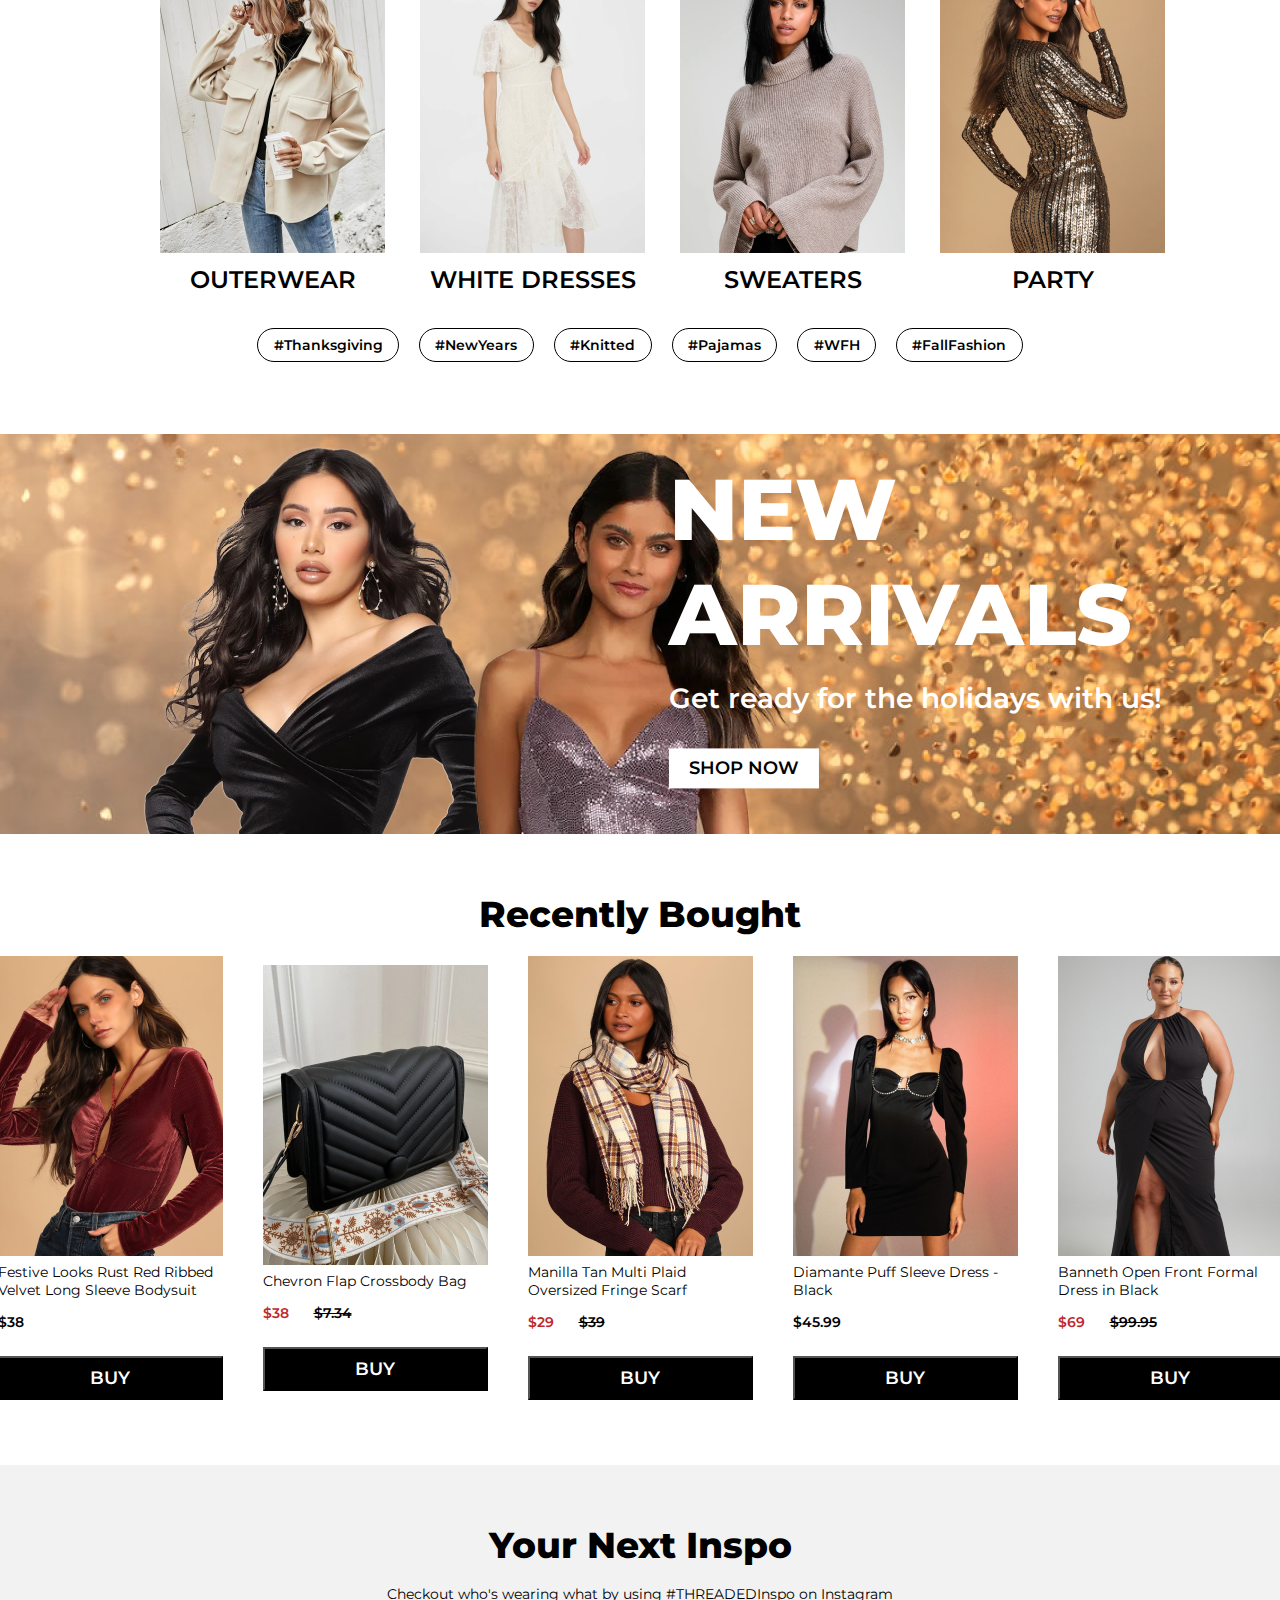
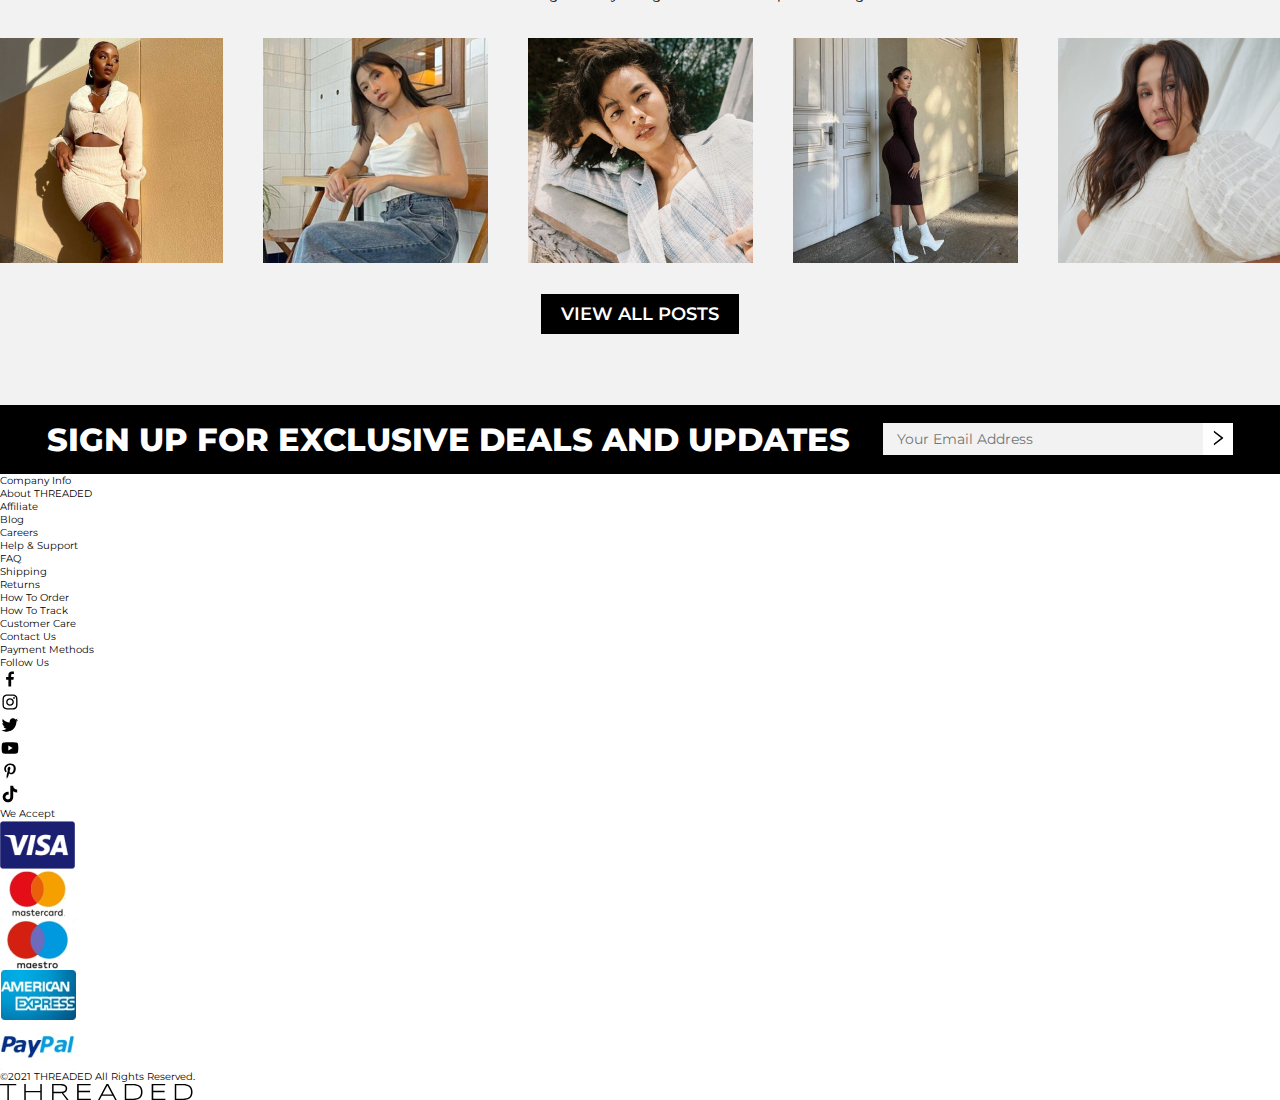
==== commit d8f04106: "added newsletter section" ====
--- a/index.html
+++ b/index.html
@@ -237,9 +237,16 @@
         </div>
     </section>
 
-    <section class="black-banner vip">
+    <section class="banner-sm banner-black" id="newsletter">
         <h2>Sign up for exclusive deals and updates</h2>
-        <input type="email" name="newsletter" id="newsletter">
+        <form action="">
+            <input type="email" name="newsletter" id="newsletter-email" placeholder="Your Email Address">
+            <button>
+                <svg width="20" height="20" viewBox="0 0 20 20" fill="none" xmlns="http://www.w3.org/2000/svg">
+                    <path d="M14.9551 9.50772L6.15039 2.63077C6.12739 2.61265 6.09974 2.6014 6.07062 2.59829C6.0415 2.59518 6.0121 2.60035 5.98579 2.6132C5.95948 2.62605 5.93733 2.64606 5.92187 2.67093C5.90642 2.69581 5.8983 2.72453 5.89844 2.75381V4.26358C5.89844 4.35928 5.94336 4.45108 6.01758 4.50967L13.0488 9.99991L6.01758 15.4901C5.94141 15.5487 5.89844 15.6405 5.89844 15.7362V17.246C5.89844 17.3769 6.04883 17.4491 6.15039 17.3691L14.9551 10.4921C15.0299 10.4337 15.0905 10.3591 15.1321 10.2738C15.1737 10.1885 15.1954 10.0948 15.1954 9.99991C15.1954 9.905 15.1737 9.81134 15.1321 9.72605C15.0905 9.64077 15.0299 9.5661 14.9551 9.50772Z" fill="black"/>
+                </svg>
+            </button>
+        </form>
     </section>
 
     <footer>
--- a/css/main.css
+++ b/css/main.css
@@ -306,4 +306,25 @@
   margin: 4em auto;
   width: -moz-fit-content;
   width: fit-content;
+}
+
+#newsletter input[type=email] {
+  font-size: 1.4rem;
+  width: 25em;
+  padding: 0.5em 1em;
+  border-radius: 0;
+  border: 0;
+  background-color: #F2F2F2;
+}
+#newsletter form {
+  position: relative;
+}
+#newsletter button {
+  position: absolute;
+  top: 0;
+  right: 0;
+  height: 100%;
+  padding: 0 0.5em;
+  border: 0;
+  background-color: #FFFFFF;
 }/*# sourceMappingURL=main.css.map */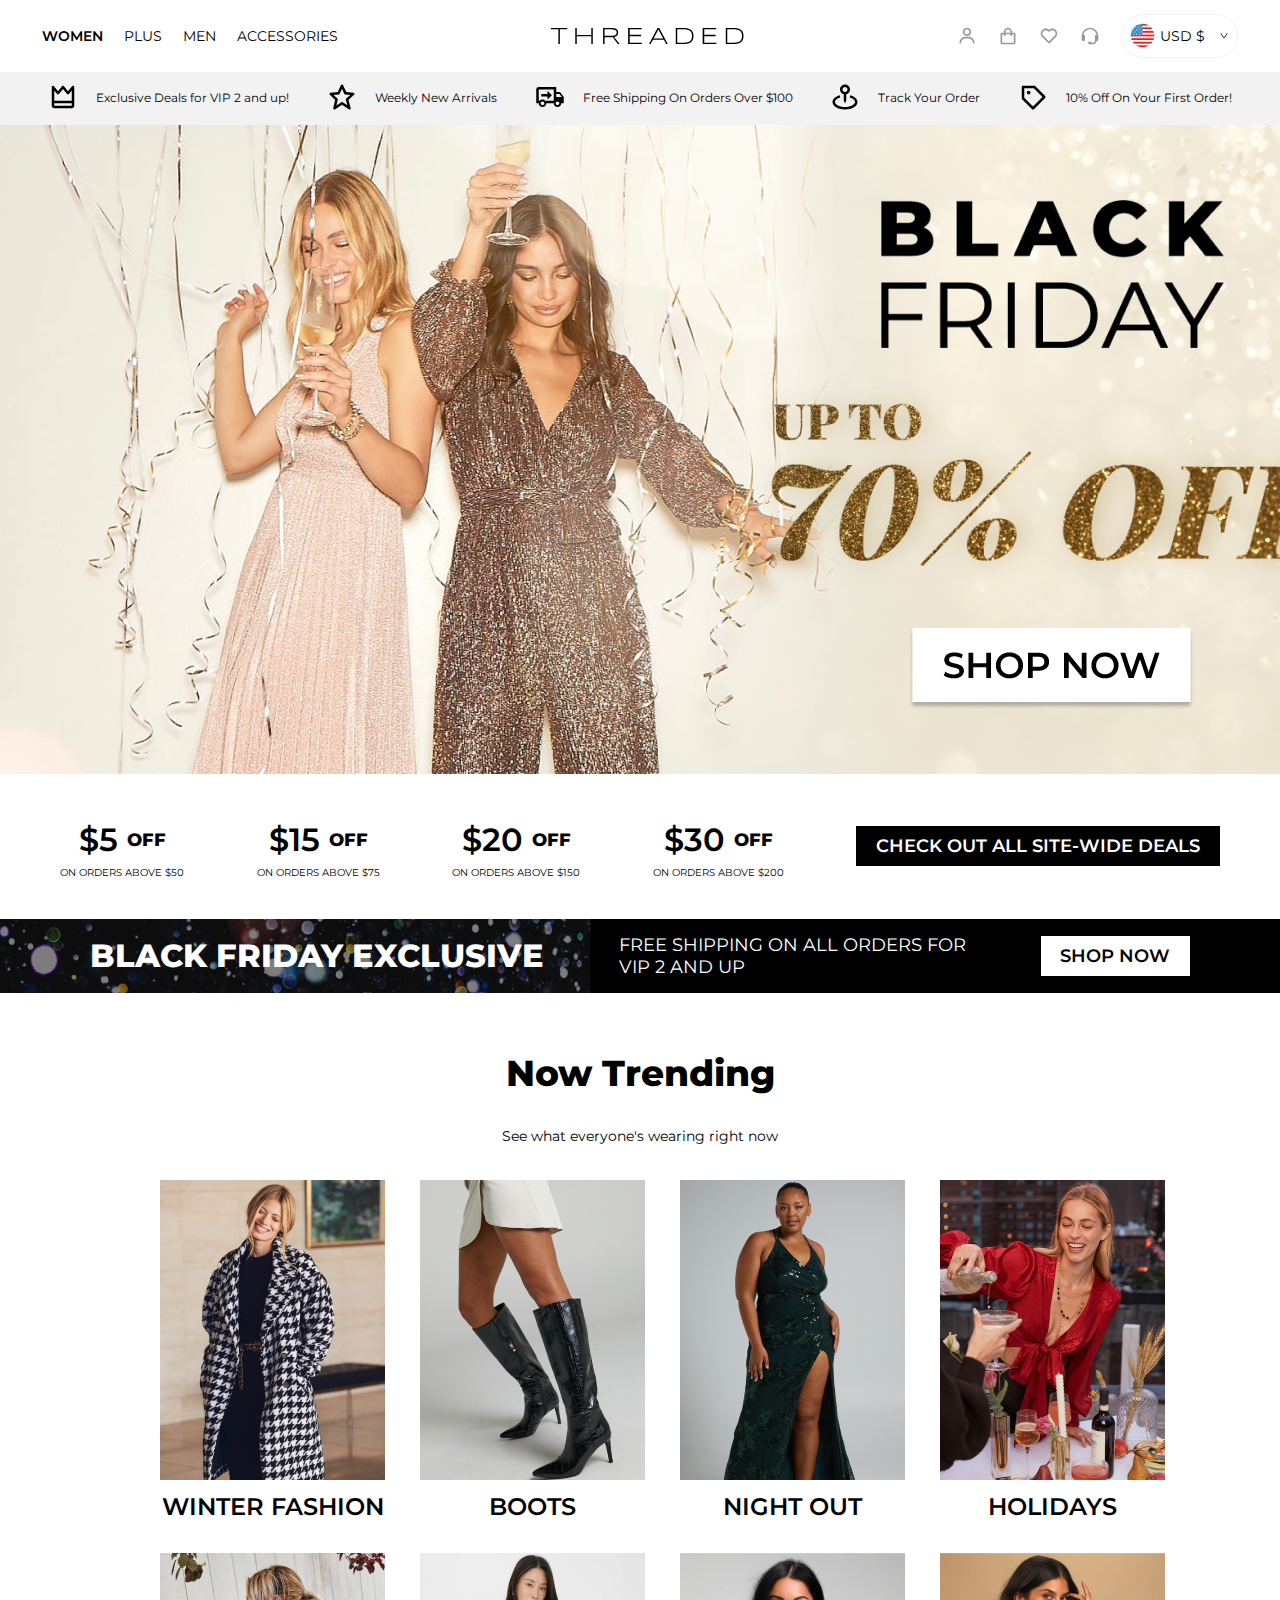
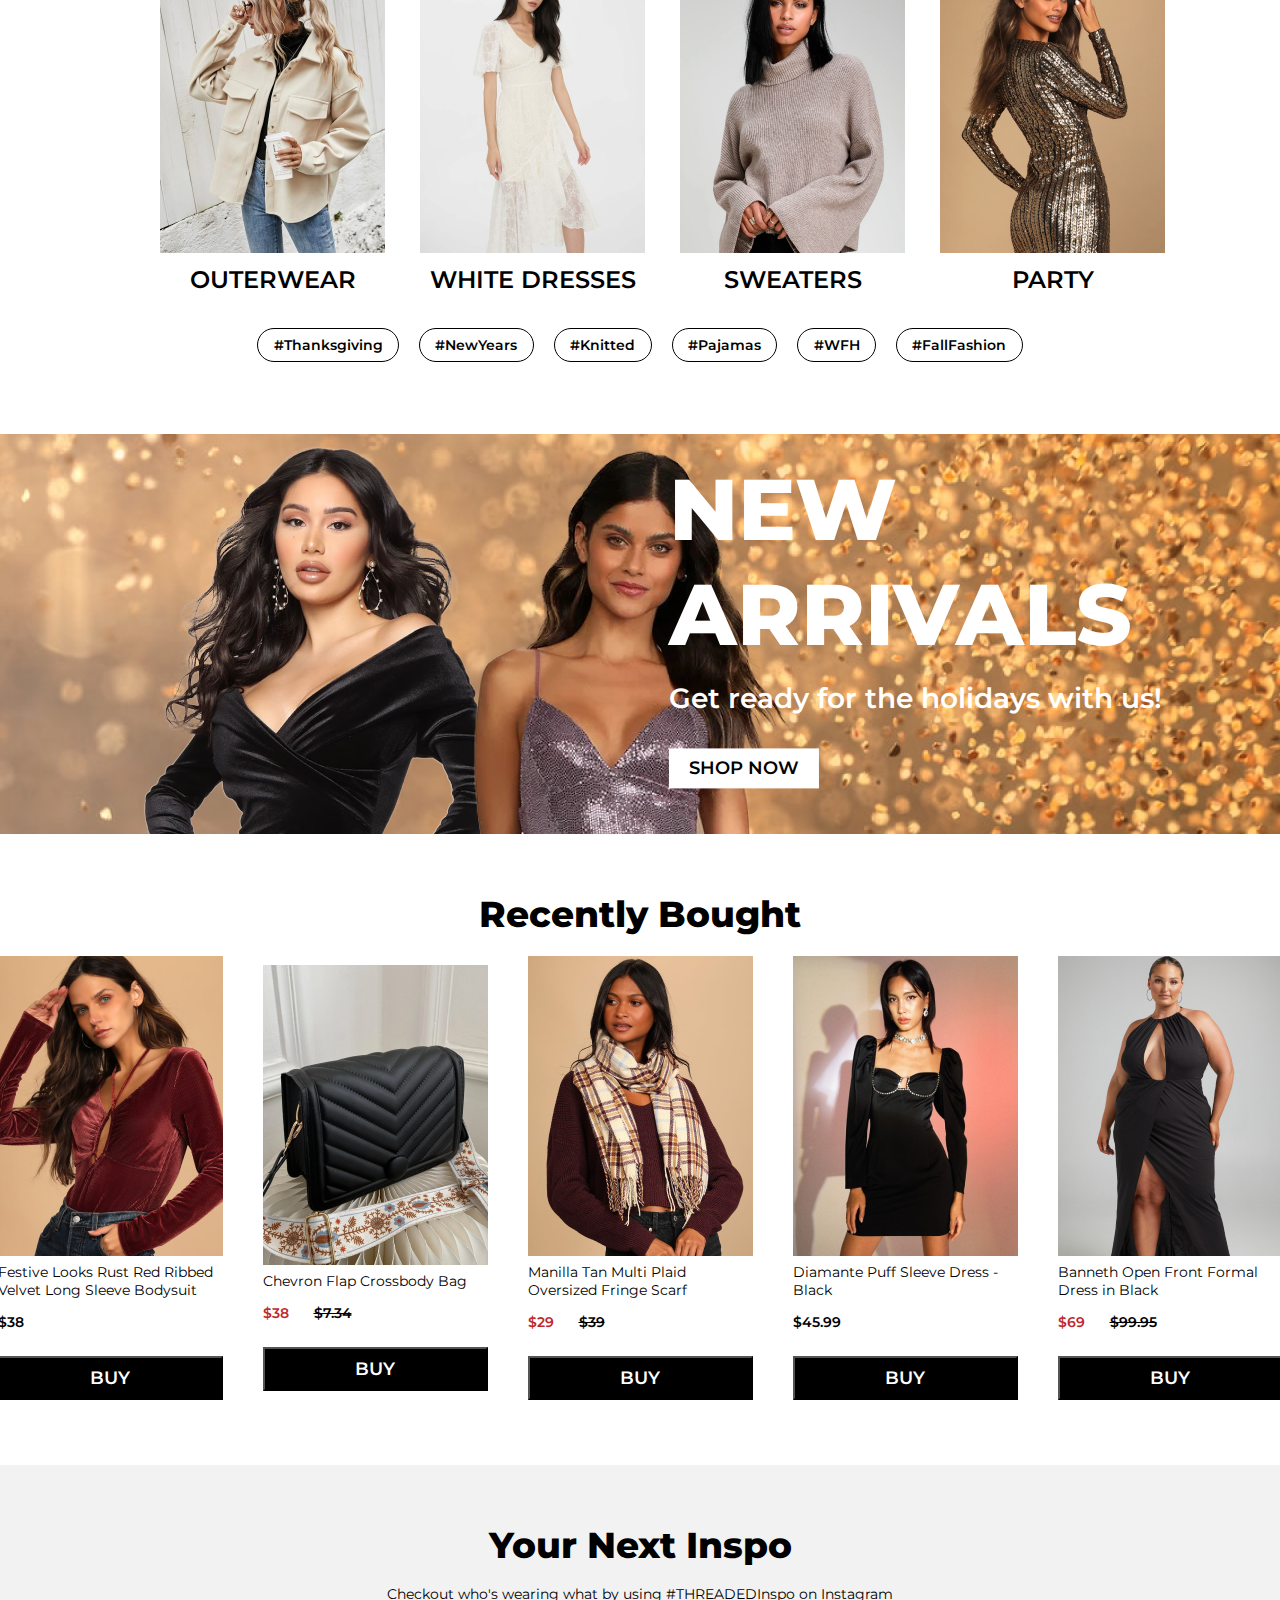
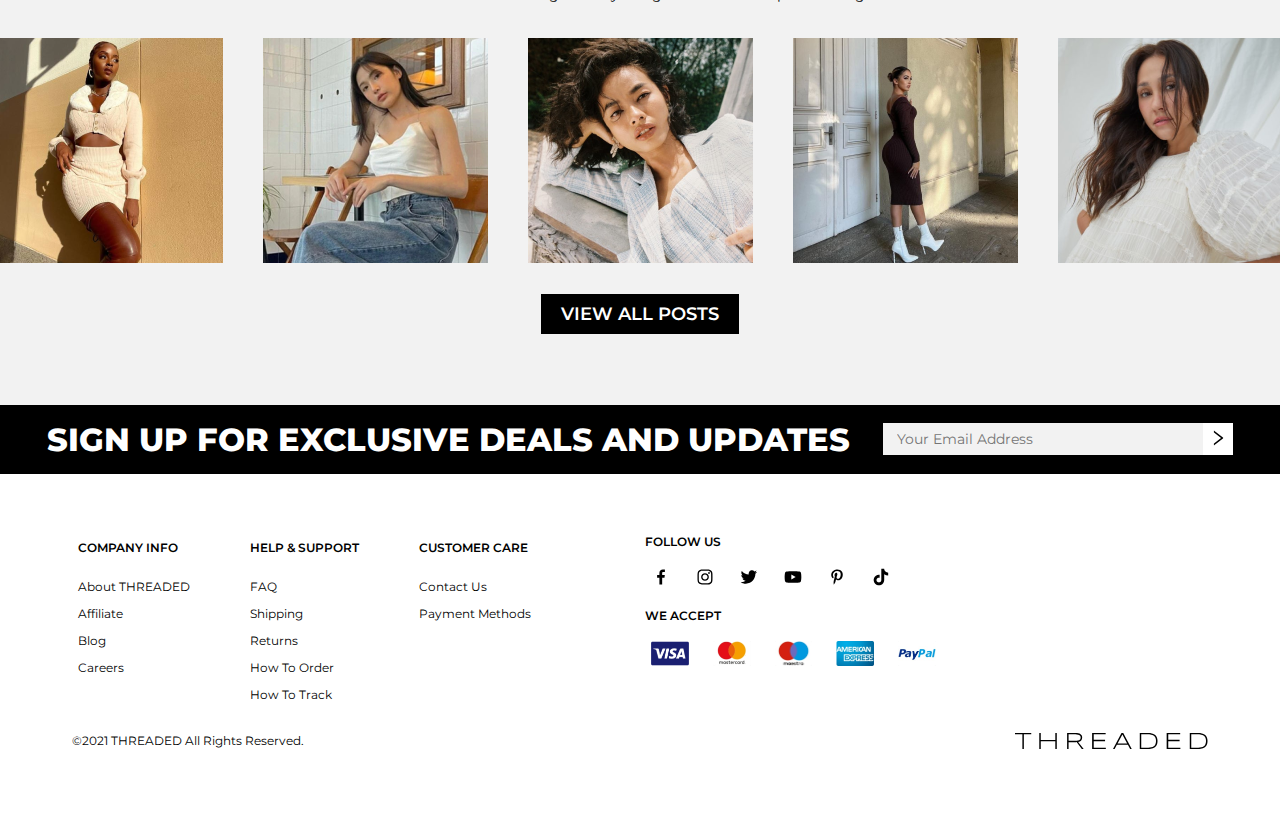
==== commit b695f2dd: "added footer section" ====
--- a/index.html
+++ b/index.html
@@ -13,30 +13,32 @@
 </head>
 <body>
     <header>
-        <nav class="left-nav">
-            <ul>
-                <li><a href="#" class="active">Women</a></li>
-                <li><a href="#">Plus</a></li>
-                <li><a href="#">Men</a></li>
-                <li><a href="#">Accessories</a></li>
-            </ul>
-        </nav>
-        <img src="./img/Logo.svg" alt="Threaded Logo">
-        <nav class="right-nav">
-            <ul>
-                <li><a href="#"><img src="./img/icons/bx_bx-user.svg" alt="User"></a></li>
-                <li><a href="#"><img src="./img/icons/bx_bx-shopping-bag.svg" alt="Shopping Bag"></a></li>
-                <li><a href="#"><img src="./img/icons/bx_bx-heart.svg" alt="Heart"></a></li>
-                <li><a href="#"><img src="./img/icons/bx_bx-support.svg" alt="Support"></a></li>                    
-            </ul>
-            <div class="btn-currency">
-                <img src="./img/icons/currency-US.png" alt="US Flag">
-                <p>USD $</p>
-                <svg width="10" height="10" viewBox="0 0 10 10" fill="none" xmlns="http://www.w3.org/2000/svg">
-                    <path d="M8.63283 2.5H7.90041C7.8506 2.5 7.80373 2.52441 7.77443 2.56445L5.00001 6.38867L2.22559 2.56445C2.19629 2.52441 2.14942 2.5 2.09961 2.5H1.36719C1.30371 2.5 1.2666 2.57227 1.30371 2.62402L4.74708 7.37109C4.87208 7.54297 5.12794 7.54297 5.25196 7.37109L8.69533 2.62402C8.73342 2.57227 8.69631 2.5 8.63283 2.5Z" fill="black"/>
-                </svg>
-            </div>
-        </nav>
+        <div class="navigation">
+            <nav class="left-nav">
+                <ul>
+                    <li><a href="#" class="active">Women</a></li>
+                    <li><a href="#">Plus</a></li>
+                    <li><a href="#">Men</a></li>
+                    <li><a href="#">Accessories</a></li>
+                </ul>
+            </nav>
+            <img src="./img/Logo.svg" alt="Threaded Logo">
+            <nav class="right-nav">
+                <ul>
+                    <li><a href="#"><img src="./img/icons/bx_bx-user.svg" alt="User"></a></li>
+                    <li><a href="#"><img src="./img/icons/bx_bx-shopping-bag.svg" alt="Shopping Bag"></a></li>
+                    <li><a href="#"><img src="./img/icons/bx_bx-heart.svg" alt="Heart"></a></li>
+                    <li><a href="#"><img src="./img/icons/bx_bx-support.svg" alt="Support"></a></li>                    
+                </ul>
+                <div class="btn-currency">
+                    <img src="./img/icons/currency-US.png" alt="US Flag">
+                    <p>USD $</p>
+                    <svg width="10" height="10" viewBox="0 0 10 10" fill="none" xmlns="http://www.w3.org/2000/svg">
+                        <path d="M8.63283 2.5H7.90041C7.8506 2.5 7.80373 2.52441 7.77443 2.56445L5.00001 6.38867L2.22559 2.56445C2.19629 2.52441 2.14942 2.5 2.09961 2.5H1.36719C1.30371 2.5 1.2666 2.57227 1.30371 2.62402L4.74708 7.37109C4.87208 7.54297 5.12794 7.54297 5.25196 7.37109L8.69533 2.62402C8.73342 2.57227 8.69631 2.5 8.63283 2.5Z" fill="black"/>
+                    </svg>
+                </div>
+            </nav>
+        </div>        
     </header>
 
     <section class="benefits">
@@ -272,65 +274,67 @@
                 <li><a href="#">Payment Methods</a></li>
             </ul>
             
-            <div class="socials">
-                <h3>Follow Us</h3>
-                <ul>
-                    <li>
-                        <a href="#">
-                            <svg width="20" height="20" viewBox="0 0 20 20" fill="none" xmlns="http://www.w3.org/2000/svg">
-                                <path d="M11.1642 17.4974V10.6674H13.4683L13.8108 7.99323H11.1642V6.2899C11.1642 5.51823 11.3792 4.9899 12.4867 4.9899H13.89V2.60573C13.2072 2.53256 12.5209 2.49722 11.8342 2.4999C9.79751 2.4999 8.39917 3.74323 8.39917 6.02573V7.98823H6.11V10.6624H8.40417V17.4974H11.1642Z" fill="black"/>
-                            </svg>
-                        </a>
-                    </li>
-                    <li>
-                        <a href="#">
-                            <svg width="20" height="20" viewBox="0 0 20 20" fill="none" xmlns="http://www.w3.org/2000/svg">
-                                <path d="M9.99917 6.14746C8.9772 6.14746 7.99709 6.55344 7.27445 7.27608C6.55181 7.99872 6.14583 8.97883 6.14583 10.0008C6.14583 11.0228 6.55181 12.0029 7.27445 12.7255C7.99709 13.4482 8.9772 13.8541 9.99917 13.8541C11.0211 13.8541 12.0012 13.4482 12.7239 12.7255C13.4465 12.0029 13.8525 11.0228 13.8525 10.0008C13.8525 8.97883 13.4465 7.99872 12.7239 7.27608C12.0012 6.55344 11.0211 6.14746 9.99917 6.14746ZM9.99917 12.5033C9.33524 12.5033 8.69851 12.2396 8.22904 11.7701C7.75958 11.3006 7.49583 10.6639 7.49583 9.99996C7.49583 9.33604 7.75958 8.6993 8.22904 8.22984C8.69851 7.76037 9.33524 7.49663 9.99917 7.49663C10.6631 7.49663 11.2998 7.76037 11.7693 8.22984C12.2388 8.6993 12.5025 9.33604 12.5025 9.99996C12.5025 10.6639 12.2388 11.3006 11.7693 11.7701C11.2998 12.2396 10.6631 12.5033 9.99917 12.5033Z" fill="black"/>
-                                <path d="M14.005 6.90409C14.5011 6.90409 14.9033 6.50189 14.9033 6.00575C14.9033 5.50962 14.5011 5.10742 14.005 5.10742C13.5089 5.10742 13.1067 5.50962 13.1067 6.00575C13.1067 6.50189 13.5089 6.90409 14.005 6.90409Z" fill="black"/>
-                                <path d="M17.1108 5.09248C16.9179 4.5943 16.6231 4.14189 16.2453 3.7642C15.8674 3.38651 15.4149 3.09188 14.9167 2.89915C14.3336 2.68028 13.7176 2.56193 13.095 2.54915C12.2925 2.51415 12.0383 2.50415 10.0033 2.50415C7.96833 2.50415 7.7075 2.50415 6.91166 2.54915C6.28949 2.56128 5.67396 2.67965 5.09167 2.89915C4.59328 3.09165 4.14064 3.38621 3.76278 3.76392C3.38492 4.14164 3.09019 4.59417 2.8975 5.09248C2.67859 5.67549 2.56051 6.29151 2.54833 6.91415C2.5125 7.71582 2.50167 7.96998 2.50167 10.0058C2.50167 12.0408 2.50167 12.3 2.54833 13.0975C2.56083 13.7208 2.67833 14.3358 2.8975 14.92C3.09073 15.4181 3.38575 15.8705 3.7637 16.2481C4.14165 16.6258 4.59422 16.9205 5.0925 17.1133C5.67369 17.341 6.28947 17.4678 6.91333 17.4883C7.71583 17.5233 7.97 17.5342 10.005 17.5342C12.04 17.5342 12.3008 17.5342 13.0967 17.4883C13.7193 17.4757 14.3352 17.3576 14.9183 17.1392C15.4165 16.946 15.8689 16.6511 16.2466 16.2733C16.6244 15.8955 16.9193 15.4431 17.1125 14.945C17.3317 14.3617 17.4492 13.7467 17.4617 13.1233C17.4975 12.3217 17.5083 12.0675 17.5083 10.0317C17.5083 7.99582 17.5083 7.73748 17.4617 6.93998C17.452 6.30854 17.3333 5.68352 17.1108 5.09248ZM16.0958 13.0358C16.0905 13.5161 16.0028 13.9918 15.8367 14.4425C15.7115 14.7665 15.5199 15.0608 15.2742 15.3064C15.0285 15.5519 14.7341 15.7434 14.41 15.8683C13.9644 16.0337 13.4936 16.1214 13.0183 16.1275C12.2267 16.1642 12.0033 16.1733 9.97333 16.1733C7.94167 16.1733 7.73417 16.1733 6.9275 16.1275C6.45244 16.1217 5.98194 16.034 5.53667 15.8683C5.2114 15.7441 4.91583 15.5531 4.66907 15.3075C4.42231 15.0618 4.22986 14.7672 4.10417 14.4425C3.94037 13.9967 3.85276 13.5265 3.845 13.0517C3.80917 12.26 3.80083 12.0367 3.80083 10.0067C3.80083 7.97582 3.80083 7.76832 3.845 6.96082C3.85038 6.48084 3.93804 6.00533 4.10417 5.55498C4.35833 4.89748 4.87917 4.37998 5.53667 4.12832C5.98216 3.96343 6.45252 3.87579 6.9275 3.86915C7.72 3.83332 7.9425 3.82332 9.97333 3.82332C12.0042 3.82332 12.2125 3.82332 13.0183 3.86915C13.4937 3.87487 13.9645 3.96254 14.41 4.12832C14.7341 4.25354 15.0285 4.44515 15.2741 4.69084C15.5198 4.93653 15.7114 5.23088 15.8367 5.55498C16.0005 6.00078 16.0881 6.47095 16.0958 6.94582C16.1317 7.73832 16.1408 7.96082 16.1408 9.99165C16.1408 12.0217 16.1408 12.24 16.105 13.0367H16.0958V13.0358Z" fill="black"/>
-                            </svg>
-                        </a>
-                    </li>
-                    <li>
-                        <a href="#">
-                            <svg width="20" height="20" viewBox="0 0 20 20" fill="none" xmlns="http://www.w3.org/2000/svg">
-                                <path d="M16.3608 6.66412C16.3717 6.80995 16.3717 6.95496 16.3717 7.09996C16.3717 11.5375 12.9942 16.6508 6.82167 16.6508C4.92 16.6508 3.15333 16.1 1.66667 15.1433C1.93667 15.1741 2.19667 15.185 2.4775 15.185C3.98833 15.1886 5.45637 14.6834 6.645 13.7508C5.94452 13.7381 5.26548 13.507 4.7027 13.0897C4.13992 12.6725 3.72149 12.0899 3.50583 11.4233C3.71333 11.4541 3.92167 11.475 4.14 11.475C4.44083 11.475 4.74333 11.4333 5.02417 11.3608C4.26397 11.2073 3.5804 10.7952 3.08968 10.1947C2.59897 9.59414 2.33141 8.84216 2.3325 8.06662V8.02495C2.78 8.27412 3.29917 8.42995 3.84917 8.45079C3.38841 8.14461 3.0106 7.72914 2.74945 7.24145C2.4883 6.75375 2.35193 6.209 2.3525 5.65579C2.3525 5.03245 2.51833 4.46079 2.80917 3.96245C3.65262 4.99997 4.70459 5.84876 5.89695 6.45384C7.08931 7.05892 8.39547 7.4068 9.73083 7.47496C9.67917 7.22495 9.6475 6.96579 9.6475 6.70579C9.64728 6.26492 9.73396 5.82834 9.90257 5.42099C10.0712 5.01364 10.3184 4.64352 10.6302 4.33178C10.9419 4.02004 11.312 3.7728 11.7194 3.60419C12.1267 3.43558 12.5633 3.3489 13.0042 3.34912C13.9708 3.34912 14.8433 3.75412 15.4567 4.40912C16.2081 4.2638 16.9288 3.98947 17.5867 3.59829C17.3362 4.37397 16.8115 5.03171 16.1108 5.44829C16.7773 5.37227 17.4287 5.197 18.0433 4.92829C17.5843 5.59754 17.0154 6.18441 16.3608 6.66412Z" fill="black"/>
-                            </svg>
-                        </a>
-                    </li>
-                    <li>
-                        <a href="#">
-                            <svg width="20" height="20" viewBox="0 0 20 20" fill="none" xmlns="http://www.w3.org/2000/svg">
-                                <path d="M17.9942 6.00259C17.8992 5.65042 17.7137 5.32926 17.4561 5.07106C17.1985 4.81286 16.8778 4.62664 16.5258 4.53092C15.2208 4.17259 9.99999 4.16675 9.99999 4.16675C9.99999 4.16675 4.77999 4.16092 3.47416 4.50342C3.12243 4.60354 2.80234 4.7924 2.54463 5.05187C2.28692 5.31133 2.10023 5.63269 2.00249 5.98509C1.65833 7.29009 1.65499 9.99675 1.65499 9.99675C1.65499 9.99675 1.65166 12.7168 1.99333 14.0084C2.18499 14.7226 2.74749 15.2868 3.46249 15.4793C4.78083 15.8376 9.98749 15.8434 9.98749 15.8434C9.98749 15.8434 15.2083 15.8493 16.5133 15.5076C16.8654 15.412 17.1864 15.2262 17.4447 14.9686C17.703 14.7109 17.8895 14.3903 17.9858 14.0384C18.3308 12.7343 18.3333 10.0284 18.3333 10.0284C18.3333 10.0284 18.35 7.30759 17.9942 6.00259ZM8.32999 12.5043L8.33416 7.50425L12.6733 10.0084L8.32999 12.5043Z" fill="black"/>
-                            </svg>
-                        </a>
-                    </li>
-                    <li>
-                        <a href="#">
-                            <svg width="20" height="20" viewBox="0 0 20 20" fill="none" xmlns="http://www.w3.org/2000/svg">
-                                <path d="M4.23083 7.88088C4.23083 7.23255 4.34416 6.62005 4.56749 6.04838C4.78087 5.49313 5.09789 4.98352 5.50166 4.54671C5.90461 4.11564 6.36572 3.74288 6.87166 3.43921C7.39076 3.12517 7.95274 2.88825 8.53999 2.73588C9.13434 2.57981 9.74634 2.50111 10.3608 2.50171C11.31 2.50171 12.1933 2.70255 13.0125 3.10255C13.821 3.49525 14.5091 4.09792 15.005 4.84755C15.5167 5.61005 15.7708 6.47255 15.7708 7.43421C15.7708 8.01088 15.7142 8.57505 15.5983 9.12671C15.4846 9.67807 15.3038 10.2134 15.06 10.7209C14.8276 11.2121 14.5238 11.6662 14.1583 12.0684C13.7911 12.4642 13.3463 12.7802 12.8517 12.9967C12.3147 13.2321 11.7338 13.3505 11.1475 13.3442C10.74 13.3442 10.3333 13.2484 9.93166 13.0559C9.52999 12.8642 9.24166 12.6009 9.06833 12.2634C9.00749 12.4975 8.92416 12.8359 8.81333 13.2784C8.70666 13.72 8.63499 14.005 8.60333 14.1342C8.56999 14.2625 8.50833 14.4767 8.41833 14.7734C8.35729 14.9928 8.27899 15.2071 8.18416 15.4142L7.89749 15.9759C7.77352 16.2169 7.63493 16.4501 7.48249 16.6742C7.33166 16.8925 7.14499 17.1534 6.92249 17.4534L6.79833 17.4975L6.71583 17.4075C6.62666 16.4634 6.58083 15.8984 6.58083 15.7117C6.58083 15.1592 6.64666 14.5392 6.77666 13.8509C6.90416 13.1634 7.10583 12.2992 7.37666 11.26C7.64749 10.2217 7.80249 9.61088 7.84416 9.43005C7.65333 9.04088 7.55666 8.53255 7.55666 7.90755C7.55666 7.40838 7.71249 6.94088 8.02499 6.50088C8.33833 6.06255 8.73416 5.84338 9.21416 5.84338C9.58166 5.84338 9.86666 5.96505 10.0708 6.20921C10.2758 6.45255 10.3758 6.75921 10.3758 7.13338C10.3758 7.53005 10.2442 8.10421 9.97916 8.85505C9.71416 9.60671 9.58249 10.1675 9.58249 10.54C9.58249 10.9175 9.71749 11.2334 9.98749 11.4809C10.2539 11.7285 10.6063 11.8627 10.97 11.855C11.3 11.855 11.6058 11.78 11.89 11.6292C12.1697 11.4828 12.4118 11.2738 12.5975 11.0184C13.0018 10.4636 13.2901 9.83299 13.445 9.16421C13.525 8.81255 13.5867 8.47838 13.625 8.16421C13.6658 7.84838 13.6833 7.55005 13.6833 7.26671C13.6833 6.22755 13.3533 5.41755 12.6975 4.83755C12.0383 4.25755 11.18 3.96921 10.1242 3.96921C8.92333 3.96921 7.91916 4.35755 7.11499 5.13671C6.30999 5.91338 5.90499 6.90088 5.90499 8.09838C5.90499 8.36255 5.94499 8.61755 6.02083 8.86421C6.09499 9.11005 6.17583 9.30588 6.26333 9.45088C6.34999 9.59338 6.43166 9.73255 6.50583 9.86088C6.58083 9.98921 6.61999 10.0809 6.61999 10.1359C6.61999 10.3042 6.57583 10.5234 6.48666 10.7942C6.39416 11.065 6.28499 11.2 6.15333 11.2C6.14083 11.2 6.08916 11.1909 5.99916 11.1717C5.68746 11.0787 5.40597 10.9047 5.18333 10.6675C4.94702 10.4218 4.76054 10.1325 4.63416 9.81588C4.50814 9.50034 4.40999 9.17437 4.34083 8.84171C4.2661 8.52694 4.22918 8.20439 4.23083 7.88088Z" fill="black"/>
-                            </svg>
-                        </a>
-                    </li>
-                    <li>
-                        <a href="#">
-                            <svg width="20" height="20" viewBox="0 0 20 20" fill="none" xmlns="http://www.w3.org/2000/svg">
-                                <path d="M16.325 5.57508C15.4943 5.39241 14.7428 4.95128 14.1784 4.31499C13.614 3.67871 13.2656 2.87997 13.1833 2.03341V1.66675H10.3083V13.0584C10.3089 13.5639 10.1504 14.0567 9.85537 14.4671C9.56029 14.8775 9.14356 15.1847 8.66422 15.3451C8.18487 15.5055 7.66721 15.511 7.18456 15.3608C6.70191 15.2107 6.27874 14.9124 5.975 14.5084C5.70287 14.1508 5.53624 13.7241 5.49394 13.2767C5.45164 12.8293 5.53537 12.379 5.73565 11.9767C5.93593 11.5745 6.24477 11.2362 6.62726 11.0003C7.00974 10.7644 7.45061 10.6402 7.9 10.6417C8.14853 10.6403 8.39583 10.6769 8.63333 10.7501V7.83341C8.35695 7.79919 8.07842 7.78526 7.8 7.79175C6.77442 7.81915 5.7791 8.14503 4.9359 8.72947C4.09271 9.31392 3.43824 10.1316 3.05265 11.0823C2.66705 12.033 2.56706 13.0755 2.76493 14.0822C2.96279 15.0889 3.44992 16.016 4.16667 16.7501C4.90124 17.4969 5.84124 18.0085 6.86724 18.2199C7.89324 18.4313 8.95893 18.3329 9.92888 17.9372C10.8988 17.5416 11.7293 16.8665 12.3147 15.9978C12.9001 15.1291 13.2141 14.106 13.2167 13.0584V7.22508C14.3762 8.05337 15.7667 8.49645 17.1917 8.49175V5.65841C16.9117 5.65957 16.6325 5.63164 16.3583 5.57508H16.325Z" fill="black"/>
-                            </svg>
-                        </a>
-                    </li>
-                </ul>
-            </div>
-
-            <div class="payment">
-                <h3>We Accept</h3>
-                <ul>
-                    <li><img src="./img/icons/payment-visa.png" alt=""></li>
-                    <li><img src="./img/icons/payment-master-card.png" alt=""></li>
-                    <li><img src="./img/icons/payment-maestro.png" alt=""></li>
-                    <li><img src="./img/icons/payment-amex.png" alt=""></li>
-                    <li><img src="./img/icons/payment-paypal.png" alt=""></li>
-                </ul>
+            <div class="right-col">
+                <div class="footer-socials">
+                    <h3>Follow Us</h3>
+                    <ul>
+                        <li>
+                            <a href="#">
+                                <svg width="20" height="20" viewBox="0 0 20 20" fill="none" xmlns="http://www.w3.org/2000/svg">
+                                    <path d="M11.1642 17.4974V10.6674H13.4683L13.8108 7.99323H11.1642V6.2899C11.1642 5.51823 11.3792 4.9899 12.4867 4.9899H13.89V2.60573C13.2072 2.53256 12.5209 2.49722 11.8342 2.4999C9.79751 2.4999 8.39917 3.74323 8.39917 6.02573V7.98823H6.11V10.6624H8.40417V17.4974H11.1642Z" fill="black"/>
+                                </svg>
+                            </a>
+                        </li>
+                        <li>
+                            <a href="#">
+                                <svg width="20" height="20" viewBox="0 0 20 20" fill="none" xmlns="http://www.w3.org/2000/svg">
+                                    <path d="M9.99917 6.14746C8.9772 6.14746 7.99709 6.55344 7.27445 7.27608C6.55181 7.99872 6.14583 8.97883 6.14583 10.0008C6.14583 11.0228 6.55181 12.0029 7.27445 12.7255C7.99709 13.4482 8.9772 13.8541 9.99917 13.8541C11.0211 13.8541 12.0012 13.4482 12.7239 12.7255C13.4465 12.0029 13.8525 11.0228 13.8525 10.0008C13.8525 8.97883 13.4465 7.99872 12.7239 7.27608C12.0012 6.55344 11.0211 6.14746 9.99917 6.14746ZM9.99917 12.5033C9.33524 12.5033 8.69851 12.2396 8.22904 11.7701C7.75958 11.3006 7.49583 10.6639 7.49583 9.99996C7.49583 9.33604 7.75958 8.6993 8.22904 8.22984C8.69851 7.76037 9.33524 7.49663 9.99917 7.49663C10.6631 7.49663 11.2998 7.76037 11.7693 8.22984C12.2388 8.6993 12.5025 9.33604 12.5025 9.99996C12.5025 10.6639 12.2388 11.3006 11.7693 11.7701C11.2998 12.2396 10.6631 12.5033 9.99917 12.5033Z" fill="black"/>
+                                    <path d="M14.005 6.90409C14.5011 6.90409 14.9033 6.50189 14.9033 6.00575C14.9033 5.50962 14.5011 5.10742 14.005 5.10742C13.5089 5.10742 13.1067 5.50962 13.1067 6.00575C13.1067 6.50189 13.5089 6.90409 14.005 6.90409Z" fill="black"/>
+                                    <path d="M17.1108 5.09248C16.9179 4.5943 16.6231 4.14189 16.2453 3.7642C15.8674 3.38651 15.4149 3.09188 14.9167 2.89915C14.3336 2.68028 13.7176 2.56193 13.095 2.54915C12.2925 2.51415 12.0383 2.50415 10.0033 2.50415C7.96833 2.50415 7.7075 2.50415 6.91166 2.54915C6.28949 2.56128 5.67396 2.67965 5.09167 2.89915C4.59328 3.09165 4.14064 3.38621 3.76278 3.76392C3.38492 4.14164 3.09019 4.59417 2.8975 5.09248C2.67859 5.67549 2.56051 6.29151 2.54833 6.91415C2.5125 7.71582 2.50167 7.96998 2.50167 10.0058C2.50167 12.0408 2.50167 12.3 2.54833 13.0975C2.56083 13.7208 2.67833 14.3358 2.8975 14.92C3.09073 15.4181 3.38575 15.8705 3.7637 16.2481C4.14165 16.6258 4.59422 16.9205 5.0925 17.1133C5.67369 17.341 6.28947 17.4678 6.91333 17.4883C7.71583 17.5233 7.97 17.5342 10.005 17.5342C12.04 17.5342 12.3008 17.5342 13.0967 17.4883C13.7193 17.4757 14.3352 17.3576 14.9183 17.1392C15.4165 16.946 15.8689 16.6511 16.2466 16.2733C16.6244 15.8955 16.9193 15.4431 17.1125 14.945C17.3317 14.3617 17.4492 13.7467 17.4617 13.1233C17.4975 12.3217 17.5083 12.0675 17.5083 10.0317C17.5083 7.99582 17.5083 7.73748 17.4617 6.93998C17.452 6.30854 17.3333 5.68352 17.1108 5.09248ZM16.0958 13.0358C16.0905 13.5161 16.0028 13.9918 15.8367 14.4425C15.7115 14.7665 15.5199 15.0608 15.2742 15.3064C15.0285 15.5519 14.7341 15.7434 14.41 15.8683C13.9644 16.0337 13.4936 16.1214 13.0183 16.1275C12.2267 16.1642 12.0033 16.1733 9.97333 16.1733C7.94167 16.1733 7.73417 16.1733 6.9275 16.1275C6.45244 16.1217 5.98194 16.034 5.53667 15.8683C5.2114 15.7441 4.91583 15.5531 4.66907 15.3075C4.42231 15.0618 4.22986 14.7672 4.10417 14.4425C3.94037 13.9967 3.85276 13.5265 3.845 13.0517C3.80917 12.26 3.80083 12.0367 3.80083 10.0067C3.80083 7.97582 3.80083 7.76832 3.845 6.96082C3.85038 6.48084 3.93804 6.00533 4.10417 5.55498C4.35833 4.89748 4.87917 4.37998 5.53667 4.12832C5.98216 3.96343 6.45252 3.87579 6.9275 3.86915C7.72 3.83332 7.9425 3.82332 9.97333 3.82332C12.0042 3.82332 12.2125 3.82332 13.0183 3.86915C13.4937 3.87487 13.9645 3.96254 14.41 4.12832C14.7341 4.25354 15.0285 4.44515 15.2741 4.69084C15.5198 4.93653 15.7114 5.23088 15.8367 5.55498C16.0005 6.00078 16.0881 6.47095 16.0958 6.94582C16.1317 7.73832 16.1408 7.96082 16.1408 9.99165C16.1408 12.0217 16.1408 12.24 16.105 13.0367H16.0958V13.0358Z" fill="black"/>
+                                </svg>
+                            </a>
+                        </li>
+                        <li>
+                            <a href="#">
+                                <svg width="20" height="20" viewBox="0 0 20 20" fill="none" xmlns="http://www.w3.org/2000/svg">
+                                    <path d="M16.3608 6.66412C16.3717 6.80995 16.3717 6.95496 16.3717 7.09996C16.3717 11.5375 12.9942 16.6508 6.82167 16.6508C4.92 16.6508 3.15333 16.1 1.66667 15.1433C1.93667 15.1741 2.19667 15.185 2.4775 15.185C3.98833 15.1886 5.45637 14.6834 6.645 13.7508C5.94452 13.7381 5.26548 13.507 4.7027 13.0897C4.13992 12.6725 3.72149 12.0899 3.50583 11.4233C3.71333 11.4541 3.92167 11.475 4.14 11.475C4.44083 11.475 4.74333 11.4333 5.02417 11.3608C4.26397 11.2073 3.5804 10.7952 3.08968 10.1947C2.59897 9.59414 2.33141 8.84216 2.3325 8.06662V8.02495C2.78 8.27412 3.29917 8.42995 3.84917 8.45079C3.38841 8.14461 3.0106 7.72914 2.74945 7.24145C2.4883 6.75375 2.35193 6.209 2.3525 5.65579C2.3525 5.03245 2.51833 4.46079 2.80917 3.96245C3.65262 4.99997 4.70459 5.84876 5.89695 6.45384C7.08931 7.05892 8.39547 7.4068 9.73083 7.47496C9.67917 7.22495 9.6475 6.96579 9.6475 6.70579C9.64728 6.26492 9.73396 5.82834 9.90257 5.42099C10.0712 5.01364 10.3184 4.64352 10.6302 4.33178C10.9419 4.02004 11.312 3.7728 11.7194 3.60419C12.1267 3.43558 12.5633 3.3489 13.0042 3.34912C13.9708 3.34912 14.8433 3.75412 15.4567 4.40912C16.2081 4.2638 16.9288 3.98947 17.5867 3.59829C17.3362 4.37397 16.8115 5.03171 16.1108 5.44829C16.7773 5.37227 17.4287 5.197 18.0433 4.92829C17.5843 5.59754 17.0154 6.18441 16.3608 6.66412Z" fill="black"/>
+                                </svg>
+                            </a>
+                        </li>
+                        <li>
+                            <a href="#">
+                                <svg width="20" height="20" viewBox="0 0 20 20" fill="none" xmlns="http://www.w3.org/2000/svg">
+                                    <path d="M17.9942 6.00259C17.8992 5.65042 17.7137 5.32926 17.4561 5.07106C17.1985 4.81286 16.8778 4.62664 16.5258 4.53092C15.2208 4.17259 9.99999 4.16675 9.99999 4.16675C9.99999 4.16675 4.77999 4.16092 3.47416 4.50342C3.12243 4.60354 2.80234 4.7924 2.54463 5.05187C2.28692 5.31133 2.10023 5.63269 2.00249 5.98509C1.65833 7.29009 1.65499 9.99675 1.65499 9.99675C1.65499 9.99675 1.65166 12.7168 1.99333 14.0084C2.18499 14.7226 2.74749 15.2868 3.46249 15.4793C4.78083 15.8376 9.98749 15.8434 9.98749 15.8434C9.98749 15.8434 15.2083 15.8493 16.5133 15.5076C16.8654 15.412 17.1864 15.2262 17.4447 14.9686C17.703 14.7109 17.8895 14.3903 17.9858 14.0384C18.3308 12.7343 18.3333 10.0284 18.3333 10.0284C18.3333 10.0284 18.35 7.30759 17.9942 6.00259ZM8.32999 12.5043L8.33416 7.50425L12.6733 10.0084L8.32999 12.5043Z" fill="black"/>
+                                </svg>
+                            </a>
+                        </li>
+                        <li>
+                            <a href="#">
+                                <svg width="20" height="20" viewBox="0 0 20 20" fill="none" xmlns="http://www.w3.org/2000/svg">
+                                    <path d="M4.23083 7.88088C4.23083 7.23255 4.34416 6.62005 4.56749 6.04838C4.78087 5.49313 5.09789 4.98352 5.50166 4.54671C5.90461 4.11564 6.36572 3.74288 6.87166 3.43921C7.39076 3.12517 7.95274 2.88825 8.53999 2.73588C9.13434 2.57981 9.74634 2.50111 10.3608 2.50171C11.31 2.50171 12.1933 2.70255 13.0125 3.10255C13.821 3.49525 14.5091 4.09792 15.005 4.84755C15.5167 5.61005 15.7708 6.47255 15.7708 7.43421C15.7708 8.01088 15.7142 8.57505 15.5983 9.12671C15.4846 9.67807 15.3038 10.2134 15.06 10.7209C14.8276 11.2121 14.5238 11.6662 14.1583 12.0684C13.7911 12.4642 13.3463 12.7802 12.8517 12.9967C12.3147 13.2321 11.7338 13.3505 11.1475 13.3442C10.74 13.3442 10.3333 13.2484 9.93166 13.0559C9.52999 12.8642 9.24166 12.6009 9.06833 12.2634C9.00749 12.4975 8.92416 12.8359 8.81333 13.2784C8.70666 13.72 8.63499 14.005 8.60333 14.1342C8.56999 14.2625 8.50833 14.4767 8.41833 14.7734C8.35729 14.9928 8.27899 15.2071 8.18416 15.4142L7.89749 15.9759C7.77352 16.2169 7.63493 16.4501 7.48249 16.6742C7.33166 16.8925 7.14499 17.1534 6.92249 17.4534L6.79833 17.4975L6.71583 17.4075C6.62666 16.4634 6.58083 15.8984 6.58083 15.7117C6.58083 15.1592 6.64666 14.5392 6.77666 13.8509C6.90416 13.1634 7.10583 12.2992 7.37666 11.26C7.64749 10.2217 7.80249 9.61088 7.84416 9.43005C7.65333 9.04088 7.55666 8.53255 7.55666 7.90755C7.55666 7.40838 7.71249 6.94088 8.02499 6.50088C8.33833 6.06255 8.73416 5.84338 9.21416 5.84338C9.58166 5.84338 9.86666 5.96505 10.0708 6.20921C10.2758 6.45255 10.3758 6.75921 10.3758 7.13338C10.3758 7.53005 10.2442 8.10421 9.97916 8.85505C9.71416 9.60671 9.58249 10.1675 9.58249 10.54C9.58249 10.9175 9.71749 11.2334 9.98749 11.4809C10.2539 11.7285 10.6063 11.8627 10.97 11.855C11.3 11.855 11.6058 11.78 11.89 11.6292C12.1697 11.4828 12.4118 11.2738 12.5975 11.0184C13.0018 10.4636 13.2901 9.83299 13.445 9.16421C13.525 8.81255 13.5867 8.47838 13.625 8.16421C13.6658 7.84838 13.6833 7.55005 13.6833 7.26671C13.6833 6.22755 13.3533 5.41755 12.6975 4.83755C12.0383 4.25755 11.18 3.96921 10.1242 3.96921C8.92333 3.96921 7.91916 4.35755 7.11499 5.13671C6.30999 5.91338 5.90499 6.90088 5.90499 8.09838C5.90499 8.36255 5.94499 8.61755 6.02083 8.86421C6.09499 9.11005 6.17583 9.30588 6.26333 9.45088C6.34999 9.59338 6.43166 9.73255 6.50583 9.86088C6.58083 9.98921 6.61999 10.0809 6.61999 10.1359C6.61999 10.3042 6.57583 10.5234 6.48666 10.7942C6.39416 11.065 6.28499 11.2 6.15333 11.2C6.14083 11.2 6.08916 11.1909 5.99916 11.1717C5.68746 11.0787 5.40597 10.9047 5.18333 10.6675C4.94702 10.4218 4.76054 10.1325 4.63416 9.81588C4.50814 9.50034 4.40999 9.17437 4.34083 8.84171C4.2661 8.52694 4.22918 8.20439 4.23083 7.88088Z" fill="black"/>
+                                </svg>
+                            </a>
+                        </li>
+                        <li>
+                            <a href="#">
+                                <svg width="20" height="20" viewBox="0 0 20 20" fill="none" xmlns="http://www.w3.org/2000/svg">
+                                    <path d="M16.325 5.57508C15.4943 5.39241 14.7428 4.95128 14.1784 4.31499C13.614 3.67871 13.2656 2.87997 13.1833 2.03341V1.66675H10.3083V13.0584C10.3089 13.5639 10.1504 14.0567 9.85537 14.4671C9.56029 14.8775 9.14356 15.1847 8.66422 15.3451C8.18487 15.5055 7.66721 15.511 7.18456 15.3608C6.70191 15.2107 6.27874 14.9124 5.975 14.5084C5.70287 14.1508 5.53624 13.7241 5.49394 13.2767C5.45164 12.8293 5.53537 12.379 5.73565 11.9767C5.93593 11.5745 6.24477 11.2362 6.62726 11.0003C7.00974 10.7644 7.45061 10.6402 7.9 10.6417C8.14853 10.6403 8.39583 10.6769 8.63333 10.7501V7.83341C8.35695 7.79919 8.07842 7.78526 7.8 7.79175C6.77442 7.81915 5.7791 8.14503 4.9359 8.72947C4.09271 9.31392 3.43824 10.1316 3.05265 11.0823C2.66705 12.033 2.56706 13.0755 2.76493 14.0822C2.96279 15.0889 3.44992 16.016 4.16667 16.7501C4.90124 17.4969 5.84124 18.0085 6.86724 18.2199C7.89324 18.4313 8.95893 18.3329 9.92888 17.9372C10.8988 17.5416 11.7293 16.8665 12.3147 15.9978C12.9001 15.1291 13.2141 14.106 13.2167 13.0584V7.22508C14.3762 8.05337 15.7667 8.49645 17.1917 8.49175V5.65841C16.9117 5.65957 16.6325 5.63164 16.3583 5.57508H16.325Z" fill="black"/>
+                                </svg>
+                            </a>
+                        </li>
+                    </ul>
+                </div>
+    
+                <div class="footer-payment">
+                    <h3>We Accept</h3>
+                    <ul>
+                        <li><img src="./img/icons/payment-visa.png" alt=""></li>
+                        <li><img src="./img/icons/payment-master-card.png" alt=""></li>
+                        <li><img src="./img/icons/payment-maestro.png" alt=""></li>
+                        <li><img src="./img/icons/payment-amex.png" alt=""></li>
+                        <li><img src="./img/icons/payment-paypal.png" alt=""></li>
+                    </ul>
+                </div>
             </div>
         </div>
         <div class="copyright">
--- a/css/main.css
+++ b/css/main.css
@@ -108,6 +108,11 @@
   padding: 0.5em 1.1em;
   cursor: pointer;
 }
+.btn:hover {
+  background-color: #000000;
+  color: #FFFFFF;
+  border: solid 1px #FFFFFF;
+}
 
 .btn-sm {
   font-size: 1.4rem;
@@ -121,6 +126,11 @@
 .btn-black {
   background-color: #000000;
   color: #FFFFFF;
+}
+.btn-black:hover {
+  background-color: #FFFFFF;
+  color: #000000;
+  border: solid 1px #000000;
 }
 
 .btn-currency {
@@ -183,11 +193,53 @@
   margin-top: 1em;
 }
 
+footer {
+  max-width: 1440px;
+  margin: auto;
+  padding: 4em 6em;
+  font-size: 1.2rem;
+}
+footer h3 {
+  font-size: 1.2rem;
+  font-weight: 600;
+  text-transform: uppercase;
+  margin: 1em 0;
+}
+footer .copyright {
+  display: flex;
+  flex-direction: row;
+  align-items: center;
+  justify-content: space-between;
+  margin: 2em 0;
+}
+
+.footer-links {
+  display: flex;
+  flex-direction: row;
+  align-items: start;
+  justify-content: start;
+  gap: 4em;
+}
+.footer-links li {
+  padding: 0.5em;
+}
+.footer-links .right-col {
+  margin-left: 5em;
+}
+
+.footer-socials ul, .footer-payment ul {
+  display: flex;
+  flex-direction: row;
+  align-items: center;
+  justify-content: start;
+  gap: 1em;
+}
+
+.footer-payment img {
+  max-height: 25px;
+}
+
 header {
-  display: flex;
-  flex-direction: row;
-  align-items: center;
-  justify-content: space-between;
   width: 100%;
   position: fixed;
   background-color: #FFFFFF;
@@ -196,6 +248,14 @@
   font-size: 1.4rem;
   z-index: 1;
 }
+header .navigation {
+  max-width: 1440px;
+  margin: auto;
+  display: flex;
+  flex-direction: row;
+  align-items: center;
+  justify-content: space-between;
+}
 
 .left-nav ul, .right-nav ul, .right-nav {
   display: flex;
@@ -244,6 +304,8 @@
 .benefits {
   background-color: #F2F2F2;
   padding-top: 7em;
+  max-width: 1440px;
+  margin: auto;
 }
 .benefits ul {
   padding: 1em 4em;
